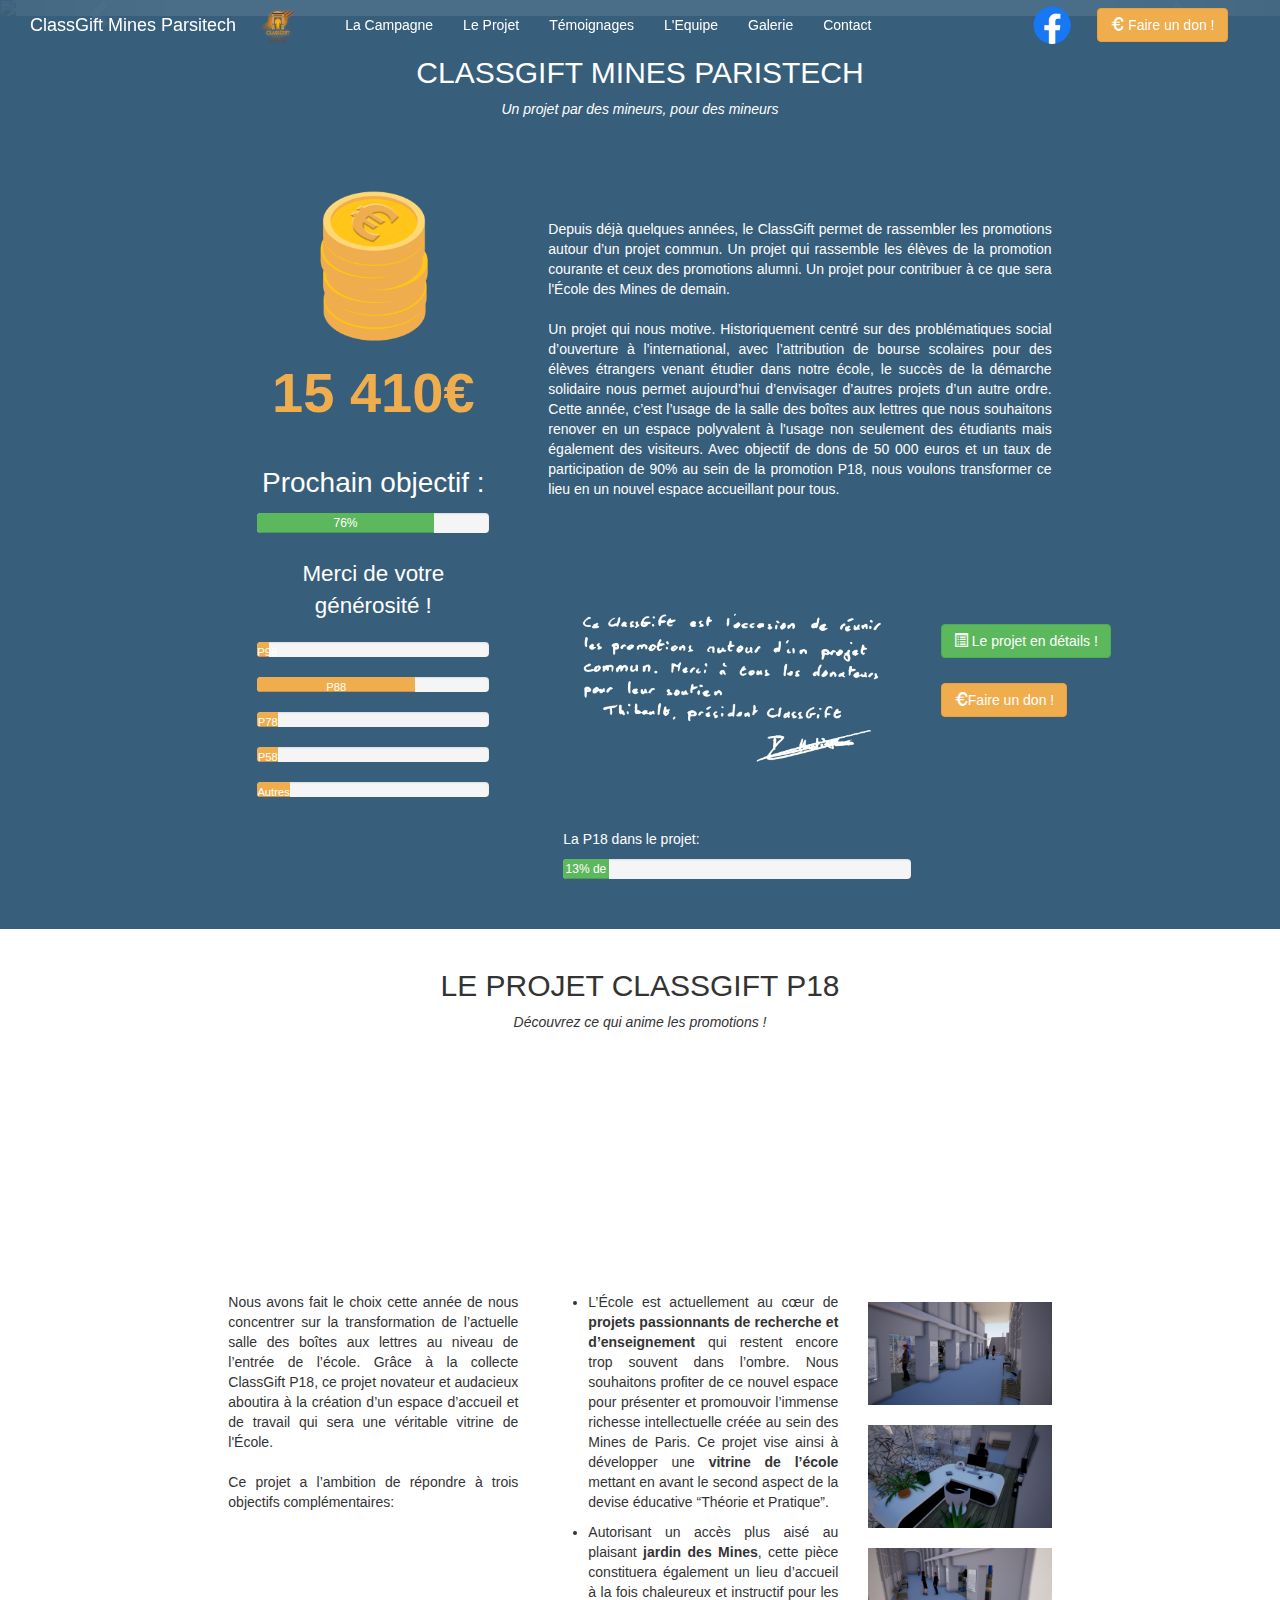
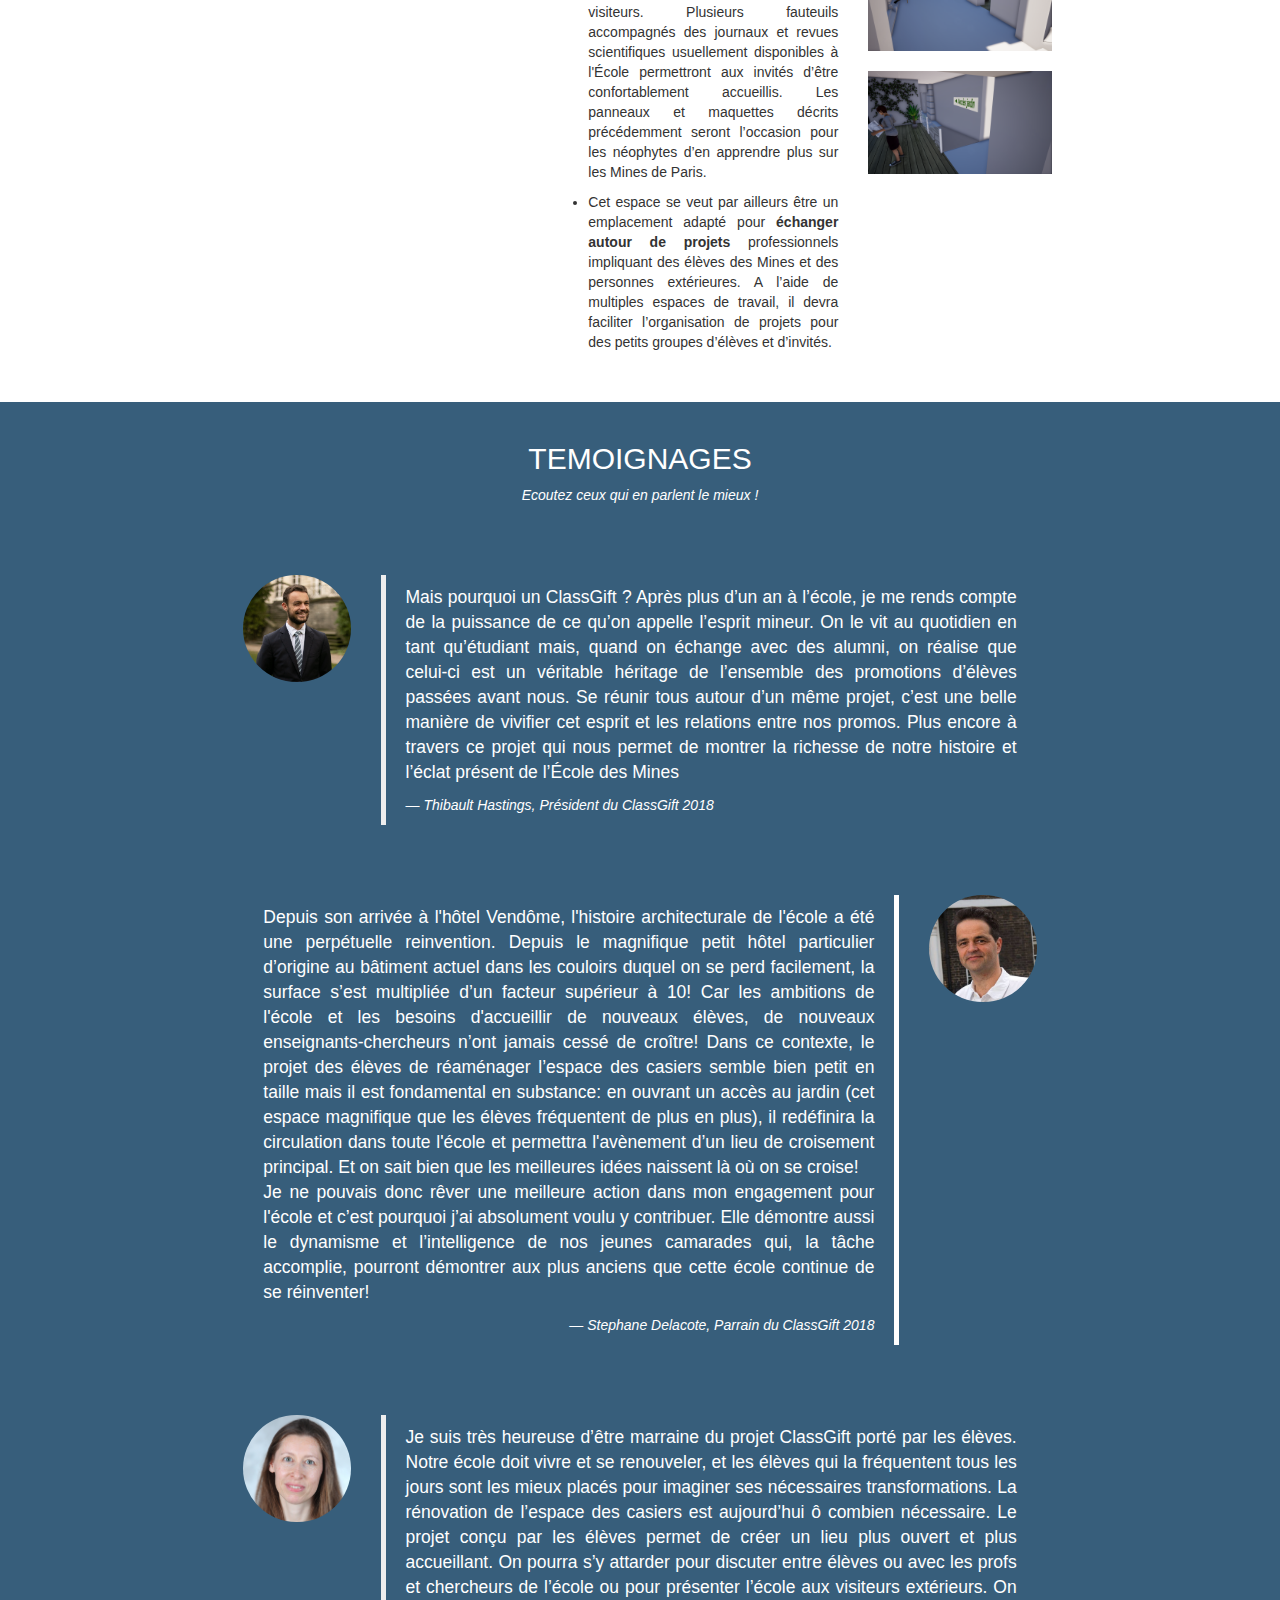
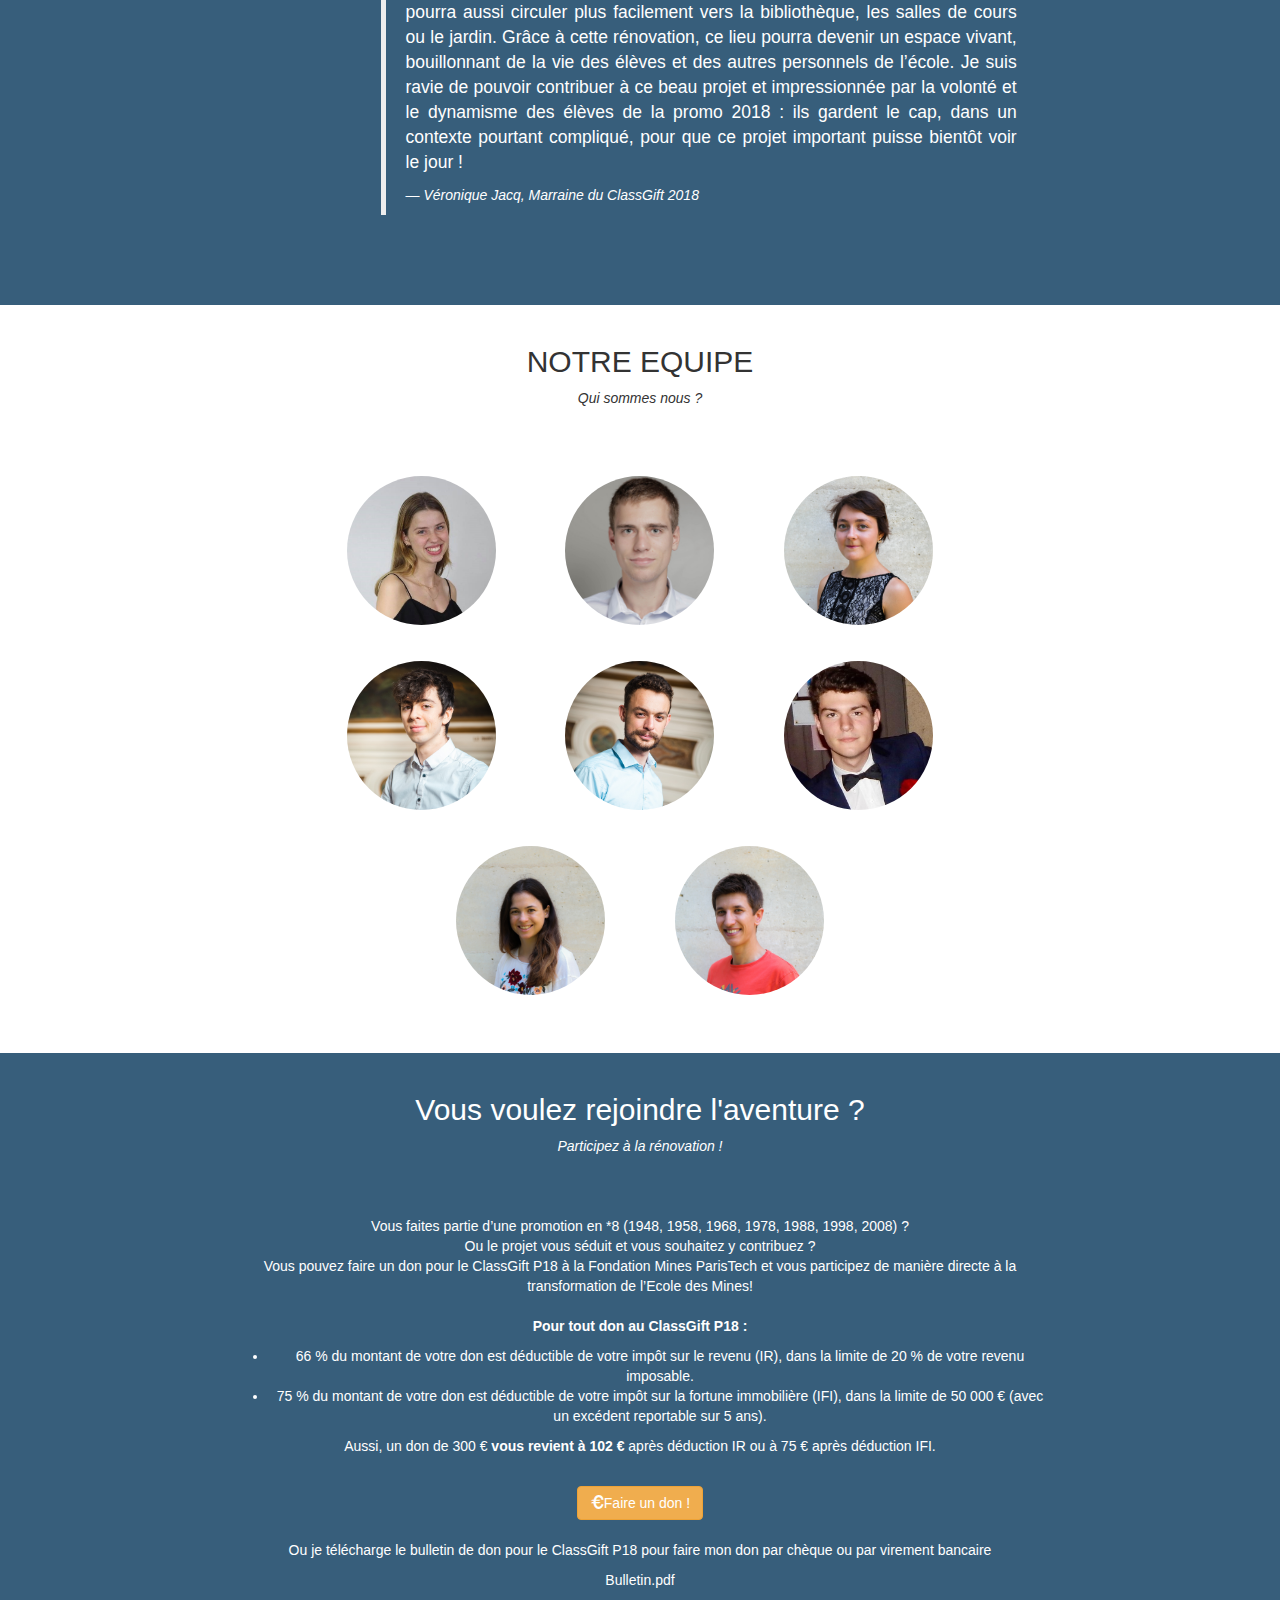
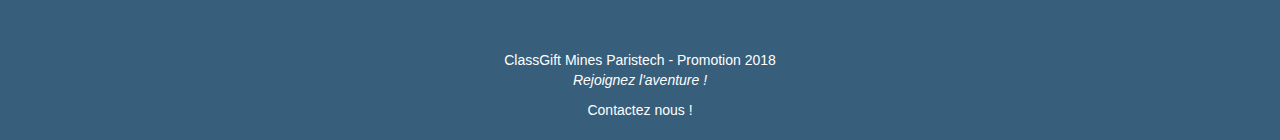
==== index.html @ 2dc11d83 "maj" ====
<!DOCTYPE html>

<html lang="fr">

<head>
    <title>ClassGift ENSMP</title>
    <meta charset="utf-8">
    <meta name="viewport" content="width=device-width, initial-scale=1">

    <link rel="stylesheet" href="https://maxcdn.bootstrapcdn.com/bootstrap/3.4.0/css/bootstrap.min.css">
    <script src="https://ajax.googleapis.com/ajax/libs/jquery/3.4.1/jquery.min.js"></script>
    <script src="https://maxcdn.bootstrapcdn.com/bootstrap/3.4.0/js/bootstrap.min.js"></script>

    <script src="progressbar/circularpb.js"></script>
    <script src="progressbar/progressbar.js"></script>
    <link rel="stylesheet" href="progressbar/circularpb.css">

    <link rel="stylesheet" href="main.css">
    <link rel="stylesheet" href="common.css">
    <link rel="icon" type="image/png" href="media/favicon.png" />
</head>
 
<body>

<nav class="navbar-fixed-top">
    <div class="container-fluid">
        <div class="navbar-header">
                <img src="media/favicon.png">
                <a href="#" class="navbar-brand">  ClassGift Mines Parsitech </a> 
        </div>
        <ul class="nav navbar-nav">
            <li ><a href="#tohome">La Campagne</a></li>
            <li ><a href="#toprojet">Le Projet</a></li>
            <li ><a href="#totemoignages">Témoignages</a></li>
            <li ><a href="#toequipe">L'Equipe</a></li>
            <li ><a href="gallery.html">Galerie</a></li>
            <li ><a href="contact.html">Contact</a></li>
        </ul>
        <a href="https://www.jedonneenligne.org/fondationminesparistech/CLASSGIFT18/" target="_blank"><button class="btn btn-warning navbar-btn navbar-right" ><span class="glyphicon glyphicon-euro" ></span> Faire un don !</button></a>
        <a href="https://www.facebook.com/classgift.ensmp/" target="_blank"><img src="media/facebook/f_logo_RGB-Blue_58.png" id="facebook" class="navbar-right"></a>
    </div>
</nav>



<div class="carousel slide" id="diapo" data-ride="carousel">
    <ol class="carousel-indicators">
        <li data-target="#diapo" data-slide-to="0" class="active"></li>
        <li data-target="#diapo" data-slide-to="1"></li>
        <li data-target="#diapo" data-slide-to="2"></li>
    </ol>

    <div class="carousel-inner">
        <div class="item active" >
            <a href="#tohome">
            <img src="media/carousel/mine.jpg">
            <div class="carousel-caption">
                <h2>ClassGift Mines Paristech</h2>
                <h3>Rejoignez l'aventure !</h3>
            </div>
            </a>
        </div>

        <div class="item">
            <a href="#toprojet">
            <img src="media/carousel/proj.png">
            <div class="carousel-caption">
                <h2>Notre projet</h2>
                <h3>Découvrez l'objectif de la campagne !</h3>
            </div>
            </a>
        </div>

        <div class="item">
            <a href="#totemoignages">
            <img src="media/carousel/membre.jpg">
            <div class="carousel-caption">
                <h2>Témoignages</h2>
                <h3>Ecoutez ceux qui en parlent le mieux !</h3>
            </div>
            </a>
        </div>
    </div>

    <a class="left carousel-control" href="#diapo" data-slide="prev">
        <span class="glyphicon glyphicon-chevron-left"></span>
        <span class="sr-only">Précédent</span>
    </a>
    <a class="right carousel-control" href="#diapo" data-slide="next">
        <span class="glyphicon glyphicon-chevron-right"></span>
        <span class="sr-only">Suivant</span>
    </a>


</div>



<div id="home">
    <a id="tohome" class="anchor"></a>

    <div class="container text-center" style="color:white;">
        <h2>CLASSGIFT MINES PARISTECH</h2> 
        <p><em>Un projet par des mineurs, pour des mineurs</em></p>

    </div>

    <div class="row content">
        <div class="col-sm-2"></div>
        <div class="col-sm-3">
            <div id="somme_collecte">
                <img id="somme_template" src="media/coin pile.png">
                <p><strong>15 410€</strong></p>
            </div>
            <div id="prochain_objectif">
                <p>Prochain objectif :</p>
                <div class="progress">
                    <div class="progress-bar progress-bar-success" role="progressbar" aria-valuenow="0"
                    aria-valuemin="0" aria-valuemax="100" style="width:76%">76%</div>
                </div>
                <p id="promo-text">Merci de votre générosité !</p>
                <div class="progress promo-bar" >
                    <div class="progress-bar progress-bar-warning" role="progressbar" aria-valuenow="0"
                    aria-valuemin="0" aria-valuemax="100" style="width:5%">P98</div>
                </div>
                <div class="progress promo-bar" >
                    <div class="progress-bar progress-bar-warning" role="progressbar" aria-valuenow="0"
                    aria-valuemin="0" aria-valuemax="100" style="width:68%">P88</div>
                </div>
                <div class="progress promo-bar">
                    <div class="progress-bar progress-bar-warning" role="progressbar" aria-valuenow="0"
                    aria-valuemin="0" aria-valuemax="100" style="width:9%">P78</div>
                </div>
                <div class="progress promo-bar">
                    <div class="progress-bar progress-bar-warning" role="progressbar" aria-valuenow="0"
                    aria-valuemin="0" aria-valuemax="100" style="width:9%">P58</div>
                </div>
                <div class="progress promo-bar">
                    <div class="progress-bar progress-bar-warning" role="progressbar" aria-valuenow="0"
                    aria-valuemin="0" aria-valuemax="100" style="width:14%">Autres promotions</div>
                </div>
            </div>
        </div>
        <div class="col-sm-5">
                <div id="description_cg"><p>
                </br></br>
                Depuis déjà quelques années, le ClassGift permet de rassembler les promotions autour d’un projet commun. Un projet qui rassemble les élèves de la promotion courante et ceux des promotions alumni. Un projet pour contribuer à ce que sera l'École des Mines de demain.</br></br> Un projet qui nous motive. Historiquement centré sur des problématiques social d’ouverture à l’international, avec l’attribution de bourse scolaires pour des élèves étrangers venant étudier dans notre école, le succès de la démarche solidaire nous permet aujourd’hui d’envisager d’autres projets d’un autre ordre. Cette année, c’est l’usage de la salle des boîtes aux lettres que nous souhaitons renover en un espace polyvalent à l'usage non seulement des étudiants mais également des visiteurs. Avec objectif de dons de 50 000 euros et un taux de participation de 90% au sein de la promotion P18, nous voulons transformer ce lieu en un nouvel espace accueillant pour tous.
                </br></br></br></br>
                </p></div>

                <div class="row">
                        <div class="col-sm-9"><img id="mdprez" src="media/mdprez_ps.jpg">
                            <p id="promo-percent">La P18 dans le projet:</p>
                            <div class="progress">
                                <div class="progress-bar progress-bar-success" role="progressbar" aria-valuenow="0"
                                aria-valuemin="0" aria-valuemax="100" style="width:13%">13% de la P18 a donné !</div>
                            </div>
                        </div>
                        <div id="clickme" class="col-sm-3">
                            <a href="#toprojet"><button type="button" class="btn btn-success"><span class="glyphicon glyphicon-list-alt"></span> Le projet en détails !</button></a>
                            <a href="https://www.jedonneenligne.org/fondationminesparistech/CLASSGIFT18/" target="_blank"><button type="button" class="btn btn-warning"><span class="glyphicon glyphicon-euro"></span>Faire un don !</button></a>
                        </div>
                        
                </div>



                
        </div>
        
    </div>  
</div>


<div id="projet">
        <a id="toprojet" class="anchor"></a>

        <div class="container text-center" >
            <h2>LE PROJET CLASSGIFT P18</h2> 
            <p><em>Découvrez ce qui anime les promotions !</em></p>
        </div>

        <iframe src="https://www.youtube-nocookie.com/embed/bk76zGwPuGc" frameborder="0" allow="accelerometer; autoplay; encrypted-media; gyroscope; picture-in-picture" allowfullscreen></iframe>


        <div class="row content" controls>
            

            <div class="col-sm-2"></div>
            <div class="col-sm-3">
                <div id="desc_projet">Nous avons fait le choix cette année de nous concentrer sur la transformation de l’actuelle salle des boîtes aux lettres au niveau de l’entrée de l’école. Grâce à la collecte ClassGift P18, ce projet novateur et audacieux aboutira à la création d’un espace d’accueil et de travail qui sera une véritable vitrine de l'École.</br></br>Ce projet a l’ambition de répondre à trois objectifs complémentaires:</div>
                <iframe id="img-main-project" src="https://www.youtube.com/embed/buYqI8ytrZ0" frameborder="0" allow="accelerometer; autoplay; encrypted-media; gyroscope; picture-in-picture" allowfullscreen></iframe>
            </div>
            <div class="col-sm-3" id="objectifs">
                <ul>
                    <li>L’École est actuellement au cœur de <strong>projets passionnants de recherche et d’enseignement</strong> qui restent encore trop souvent dans l’ombre. Nous souhaitons profiter de ce nouvel espace pour présenter et promouvoir l’immense richesse intellectuelle créée au sein des Mines de Paris. Ce projet vise ainsi à développer une <strong>vitrine de l’école</strong> mettant en avant le second aspect de la devise éducative “Théorie et Pratique”.</li>
                    <li>Autorisant un accès plus aisé au plaisant <strong>jardin des Mines</strong>, cette pièce constituera également un lieu d’accueil à la fois chaleureux et instructif pour les visiteurs. Plusieurs fauteuils accompagnés des journaux et revues scientifiques usuellement disponibles à l'École permettront aux invités d’être confortablement accueillis. Les panneaux et maquettes décrits précédemment seront l’occasion pour les néophytes d’en apprendre plus sur les Mines de Paris.</li>
                    <li>Cet espace se veut par ailleurs être un emplacement adapté pour <strong>échanger autour de projets</strong> professionnels impliquant des élèves des Mines et des personnes extérieures. A l’aide de multiples espaces de travail, il devra faciliter l’organisation de projets pour des petits groupes d’élèves et d’invités. </li>
                </ul>

            </div>
            <div class="col-sm-2" id="mini_gallery">
                    <img class="img_projet_gallery" src="media/mini_gallery/mg1.png">
                    <img class="img_projet_gallery" src="media/mini_gallery/mg2.png">
                    <img class="img_projet_gallery" src="media/mini_gallery/mg3.png">
                    <img class="img_projet_gallery" src="media/mini_gallery/mg4.png">
            </div>
        </div>


</div>


</div>

<div id="temoignages">
    <a class="anchor" id="totemoignages"></a>

    <div class="container text-center" style="color:white;" >
        <h2>TEMOIGNAGES</h2> 
        <p><em>Ecoutez ceux qui en parlent le mieux !</em></p>
    </div>


    <div class="row content">
        <div class="col-sm-2"></div>
        <div class="col-sm-8">

            <div class="row">
                <div class="col-sm-2 side-image" ><img class="img-circle" src="media/quote/chef.jpg" style="width:100%"></div>
                <div class="col-sm-10">
                    <blockquote>
                        Mais pourquoi un ClassGift ? Après plus d’un an à l’école, je me rends compte de la puissance de ce qu’on appelle l’esprit mineur. On le vit au quotidien en tant qu’étudiant mais, quand on échange avec des alumni, on réalise que celui-ci est un véritable héritage de l’ensemble des promotions d’élèves passées avant nous. Se réunir tous autour d’un même projet, c’est une belle manière de vivifier cet esprit et les relations entre nos promos. Plus encore à travers ce projet qui nous permet de montrer la richesse de notre histoire et l’éclat présent de l’École des Mines
                        <footer class="blockquote-footer">Thibault Hastings, Président du ClassGift 2018</footer>
                    </blockquote>
                </div>
            </div>

            <div class="row">
                <div class="col-sm-10">
                    <blockquote class="blockquote-right">
                        Depuis son arrivée à l'hôtel Vendôme, l'histoire architecturale de l'école a été une perpétuelle reinvention. Depuis le magnifique petit hôtel particulier d’origine au bâtiment actuel dans les couloirs duquel on se perd facilement, la surface s’est multipliée d’un facteur supérieur à 10! Car les ambitions de l'école et les besoins d'accueillir de nouveaux élèves, de nouveaux enseignants-chercheurs n’ont jamais cessé de croître!
                        Dans ce contexte, le projet des élèves de réaménager l’espace des casiers semble bien petit en taille mais il est fondamental en substance: en ouvrant un accès au jardin (cet espace magnifique que les élèves fréquentent de plus en plus), il redéfinira la circulation dans toute l'école et permettra l'avènement d’un lieu de croisement principal. Et on sait bien que les meilleures idées naissent là où on se croise!</br>

                        Je ne pouvais donc rêver une meilleure action dans mon engagement pour l'école et c’est pourquoi j’ai absolument voulu y contribuer. Elle démontre aussi le dynamisme et l’intelligence de nos jeunes camarades qui, la tâche accomplie, pourront démontrer aux plus anciens que cette école continue de se réinventer!
                        <footer class="blockquote-footer" style="text-align: right;">Stephane Delacote, Parrain du ClassGift 2018</footer>
                    </blockquote>
                </div>
                <div class="col-sm-2 side-image" ><img class="img-circle" src="media/quote/stephane.jpg" style="width: 100%;"></div>
            </div>

            <div class="row">
                <div class="col-sm-2 side-image" ><img class="img-circle" src="media/quote/jacq.JPG" style="width: 100%;"></div>
                <div class="col-sm-10">
                    <blockquote>
                        Je suis très heureuse d’être marraine du projet ClassGift porté par les élèves. 
                        Notre école doit vivre et se renouveler, et les élèves qui la fréquentent tous les jours sont les mieux placés pour imaginer ses nécessaires transformations. 
                        La rénovation de l’espace des casiers est aujourd’hui ô combien nécessaire. Le projet conçu par les élèves permet de créer un lieu plus ouvert et plus accueillant. On pourra s’y attarder pour discuter entre élèves ou avec les profs et chercheurs de l’école ou pour présenter l’école aux visiteurs extérieurs. On pourra aussi circuler plus facilement vers la bibliothèque, les salles de cours ou le jardin. 
                        Grâce à cette rénovation, ce lieu pourra devenir un espace vivant, bouillonnant de la vie des élèves et des autres personnels de l’école.
                        Je suis ravie de pouvoir contribuer à ce beau projet et impressionnée par la volonté et le dynamisme des élèves de la promo 2018 : ils gardent le cap, dans un contexte pourtant compliqué, pour que ce projet important puisse bientôt voir le jour ! 
                        <footer class="blockquote-footer">Véronique Jacq, Marraine du ClassGift 2018</footer>
                    </blockquote>
                </div>
            </div>


        </div>

        <div class="col-sm-2"></div>
    </div>
</div>

<div id="equipe">
    <a class="anchor" id="toequipe"></a>

    <div class="container text-center" >
        <h2>NOTRE EQUIPE</h2> 
        <p><em>Qui sommes nous ?</em></p>
    </div>

    <div class="row content">
        <div class="col-sm-2"></div>
        <div class="col-sm-8">
            <div class="line">
                <a href="#collapse1" data-toggle="collapse"><img src="media/team/agathe.jpg" class="img-circle member"></a> 
                <a href="#collapse1" data-toggle="collapse"><img src="media/team/martin.jpg" class="img-circle member"></a>
                <a href="#collapse1" data-toggle="collapse"><img src="media/team/maud.jpg" class="img-circle member"></a>

                <div id="collapse1" class="collapse">
                    <div class="desc"><p><strong>Agathe Lérondelle</strong></p> <p>Responsable Communication</p></div>
                    <div class="desc"><p><strong>Martin Briand</strong></p> <p>Responsable Evènement</p></div>
                    <div class="desc"><p><strong>Maud Bernat</strong></p> <p>Responsable Campagne Interne</p></div>
                </div>

            </div>

            <div class="line">
                <a href="#collapse2" data-toggle="collapse"><img src="media/team/yann.jpg" class="img-circle member"></a> 
                <a href="#collapse2" data-toggle="collapse"><img src="media/team/thibault.jpg" class="img-circle member"></a>
                <a href="#collapse2" data-toggle="collapse"><img src="media/team/nico.jpg" class="img-circle member"></a>
    
                <div id="collapse2" class="collapse">
                    <div class="desc"><p><strong>Yann Tremembert</strong></p> <p>Graphiste</p></div>
                    <div class="desc"><p><strong>Thibault Hastings</strong></p> <p>Président</p></div>
                    <div class="desc"><p><strong>Nicolas Olivain</strong></p> <p>Webmaster</p></div>
                </div>
            </div>

            <div class="line">
                <a href="#collapse3" data-toggle="collapse"><img src="media/team/char.jpg" class="img-circle member"></a> 
                <a href="#collapse3" data-toggle="collapse"><img src="media/team/julien.jpg" class="img-circle member"></a>
    
                <div id="collapse3" class="collapse">
                    <div class="desc"><p><strong>Charlene de Guitaut</strong></p> <p>Rapporteur</p></div>
                    <div class="desc"><p><strong>Julien Dimascolo</strong></p> <p>Rédacteur</p></div>
                </div>
            </div>
        </div>
        <div class="col-sm-2"></div>
    </div>
</div>

<div id="info">
    <div class="container text-center" >
        <h2>Vous voulez rejoindre l'aventure ?</h2> 
        <p><em>Participez à la rénovation !</em></p>
    </div>
    
    <div class="row content">
        <div class="col-sm-2"></div>
        <div class="col-sm-8">
            <p>
                Vous faites partie d’une promotion en *8 (1948, 1958, 1968, 1978, 1988, 1998, 2008) ?</br> Ou le projet vous séduit et vous souhaitez y contribuez ? </br>
                Vous pouvez faire un don pour le ClassGift P18 à la Fondation Mines ParisTech et vous participez de manière directe à la transformation de l’Ecole des Mines!</br>
                </br><strong>Pour tout don au ClassGift P18 :</strong></br>
                <ul>
                <li>66 % du montant de votre don est déductible de votre impôt sur le revenu (IR), dans la limite de 20 % de votre revenu imposable. </li>
                <li>75 % du montant de votre don est déductible de votre impôt sur la fortune immobilière (IFI), dans la limite de 50 000 € (avec un excédent reportable sur 5 ans). </li>
                </ul>
                Aussi, un don de 300 € <strong>vous revient à 102 €</strong> après déduction IR ou à 75 € après déduction IFI. 
                </br></br>
            </p> 

            <a href="https://www.jedonneenligne.org/fondationminesparistech/CLASSGIFT18/" target="_blank"><button type="button" class="btn btn-warning"><span class="glyphicon glyphicon-euro"></span>Faire un don !</button></a>

            <p></br>Ou je télécharge le bulletin de don pour le ClassGift P18 pour faire mon don par chèque ou par virement bancaire</p>
            <p><a href="media/BulletinClassGiftP18.pdf" style="color:white;">Bulletin.pdf</a></p>
        </div>
       <div class="col-sm-2"></div>
    </div>
</div>




</body>


<footer id="page-footer">
    <div class="container text-center"><p style="color:white;">ClassGift Mines Paristech - Promotion 2018 </br><em>Rejoignez l'aventure !</em></p>
    <a href="contact.html" style="color:white;">Contactez nous !</a> </div>
</footer>


</html>
---- main.css ----
/* MAIN STYLESHEET */

/* 1 Carrousel */

.carrousel-inner img {
    width: 100%;
    margin:auto;
}


/* 2 Presentation générale & avancement de la campgne */

#home{
    background-color: #375e7b;
}

#prochain_objectif {
    padding-top:20px;
    width:80%;
    padding-bottom:0px;
    border-radius: 7px;
    color:white;
    text-align: center;
    font-size:2em;
    margin:auto;
}

#promo-text {
    font-size: 0.80em;
    margin-top:25px;
    margin-bottom:20px;
}

#promo-percent {
    padding-top: 30px;
    color:white;
}

.promo-bar {
    height:15px;
}

.progress-bar-warning {
    font-size: 0.4em;
}


#somme_collecte {
    width:80%;
    padding-bottom:0px;
    border-radius: 7px;
    margin:auto;

}

#somme_template{
    display: block;
    width: 75%;
    margin:auto;
}

#somme_collecte p{
    text-align: center;
    font-size: 4em;
    color:rgb(240,173,78);
}

#montant {
    font-size:3em;
}

#description_cg {
    width: 100%;
    margin-bottom:40px;

}
#description_cg p{
    color:white;
    text-align: justify;
}

#mdprez {
    width:100%;
    height:180px;
    background-color: white;
    margin-bottom:20px;
}

#clickme{
    margin-top:25px;
}

#home .btn{
    margin-bottom:25px;
}

/* 3 Le Projet */

iframe{
    min-width: 350px;
    min-height: 200px;
    max-width: 720px;
    display: block;
    margin:auto;
}

#projet {
    background-color: white;
}   

#desc_projet{
    text-align: justify;
    margin-bottom: 20px;
}

#img_projet_main {
    width:100%;
    margin-bottom:25px;
    border-radius:5px;
}

#objectifs ul li {
    text-align: justify;
    padding-bottom: 10px;
}


.img_projet_gallery {
    margin: 10px 0px;
    width:100%;
}

/* 4 Temoignages */

#temoignages{
    background-color: #375e7b;
}

.side-image{
    margin-top:10px;
}

blockquote {
    color:white;
    margin-top:10px;
    margin-bottom: 60px;
    text-align: justify;
}

.blockquote-footer {
    margin-top:10px;
    color:white;
    font-style: italic;
}

.blockquote-right {
    border-left: 0px;
    border-right: 5px solid white;
}


/* 5 Equipe */

.line {
    width:100%;
    margin-bottom:20px;
    text-align: center;
}

.member {
    display: inline-block;
    margin:0px 25px;
    width: 165px;
}

.desc {
    display: inline-block;
    margin:0px 25px;
    margin-top:10px;
    width:150px;
    height:60px;
    text-align:center;
}

.line a img {
    border: 8px solid transparent;
}

.line a img:hover{
    border-color:rgba(55,94,123,0.4);
}


/* Info */

#info{
    background-color: #375e7b;
    color:white;
    text-align:center;
}
---- common.css ----
/* CSS commun à toutes les pages */

/* Propriétés génrales */

.content {
    padding-top: 30px;
    padding-bottom: 30px;
}

.anchor {
    display: block;
    position: relative;
    top: -50px;
    visibility:hidden;
}

.row {
    margin:auto;
}

.container {
    padding: 20px 120px;
}

#page-footer {
    background-color: #375e7b;
    height:110px;
}

/* Navbar */

nav {
    margin: 0px;
    padding: 0px;
    background-color: rgba(55,94,123,0.9);
}

.navbar-header a {
    color:white;
}

.navbar-header img {
    height:50px;
    margin-right:25px;
}

.nav li a {
    color:white;
}

.nav li a:hover{
    background-color: #294b65;
    border-radius: 7px;
}

.navbar-right{
    margin-right:3%;
}

#facebook {
    margin-right: 2%; 
    width:40px; 
    padding-top:5px;
}

/* responsive */

@media only screen and (max-width:800px){
    .navbar-fixed-top {
        display:none;
    }
}
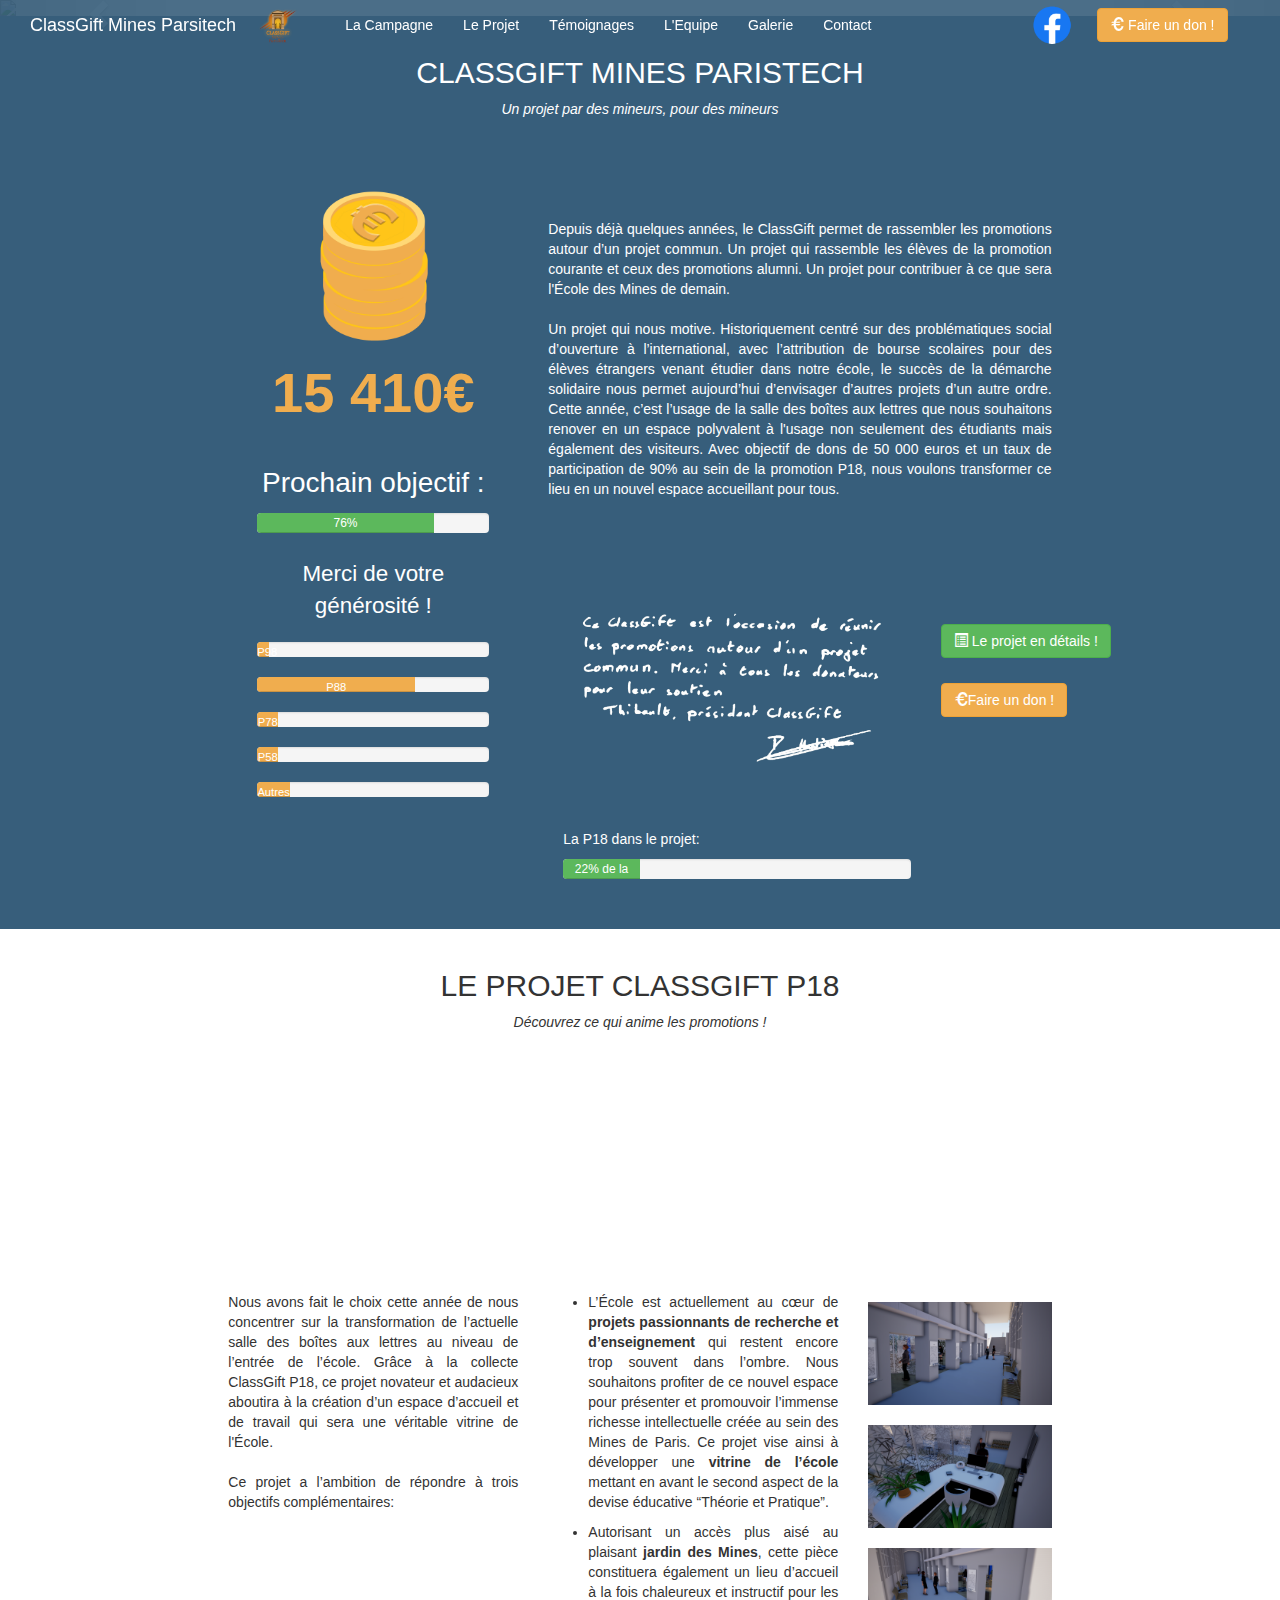
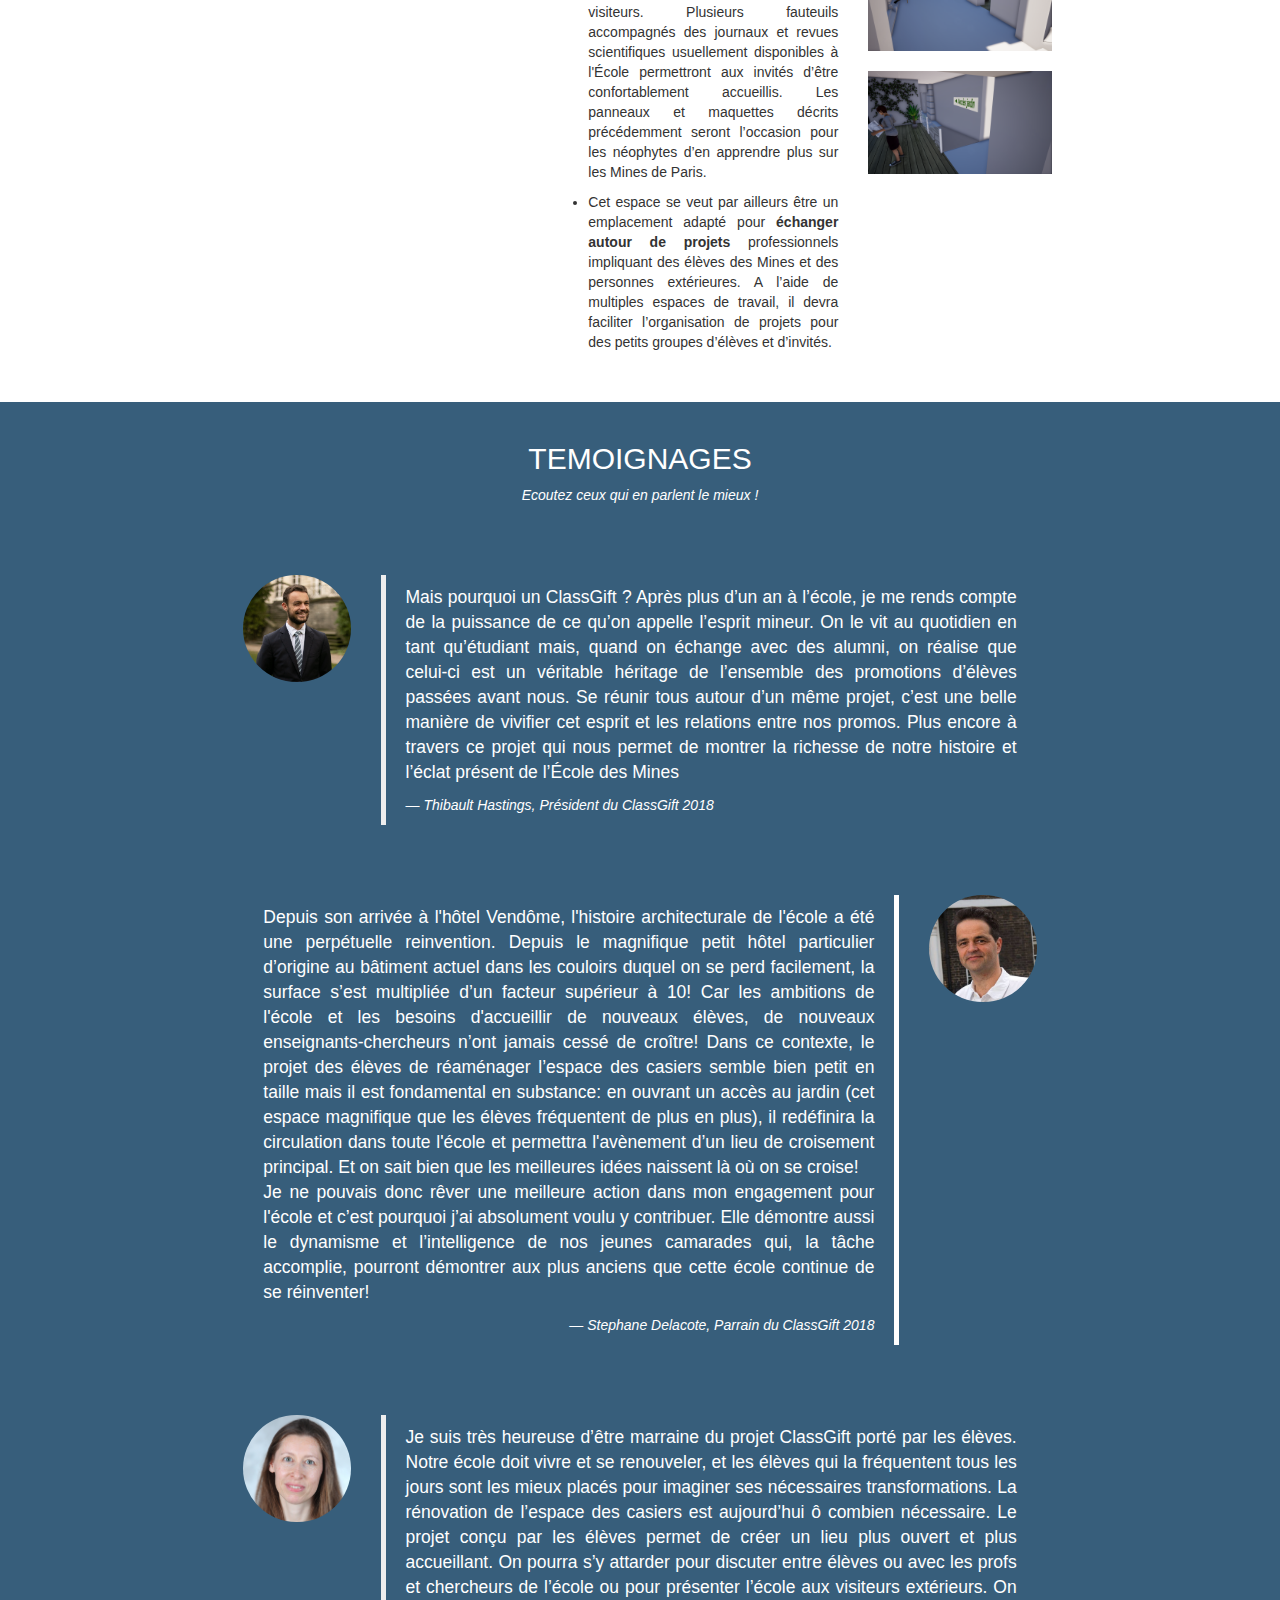
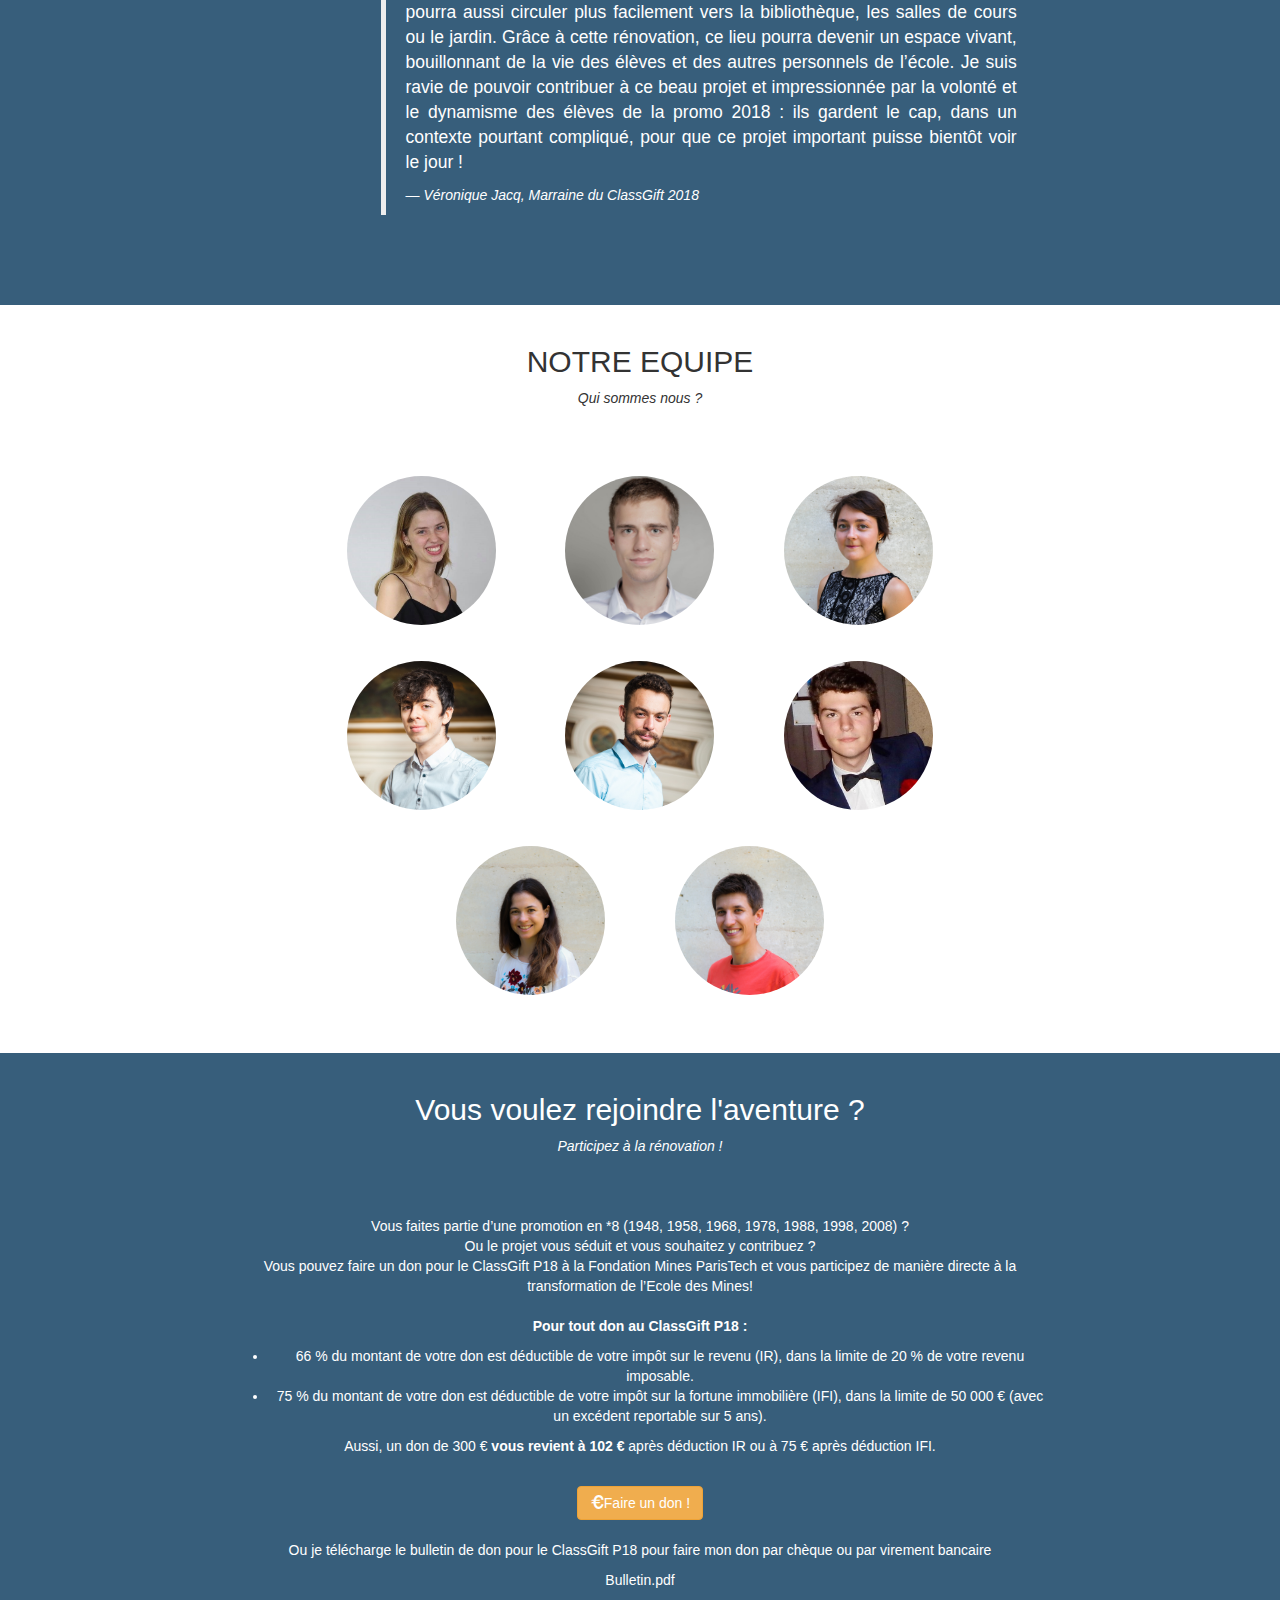
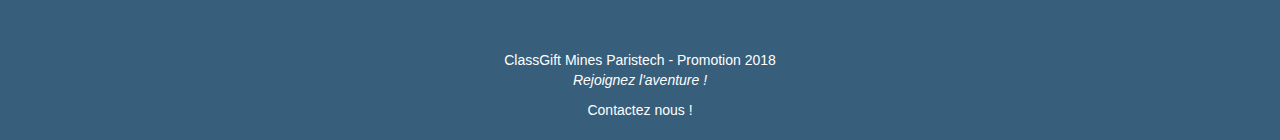
==== commit 40eacc7f: "maj" ====
--- a/index.html
+++ b/index.html
@@ -153,7 +153,7 @@
                             <p id="promo-percent">La P18 dans le projet:</p>
                             <div class="progress">
                                 <div class="progress-bar progress-bar-success" role="progressbar" aria-valuenow="0"
-                                aria-valuemin="0" aria-valuemax="100" style="width:13%">13% de la P18 a donné !</div>
+                                aria-valuemin="0" aria-valuemax="100" style="width:22%">22% de la P18 a donné !</div>
                             </div>
                         </div>
                         <div id="clickme" class="col-sm-3">
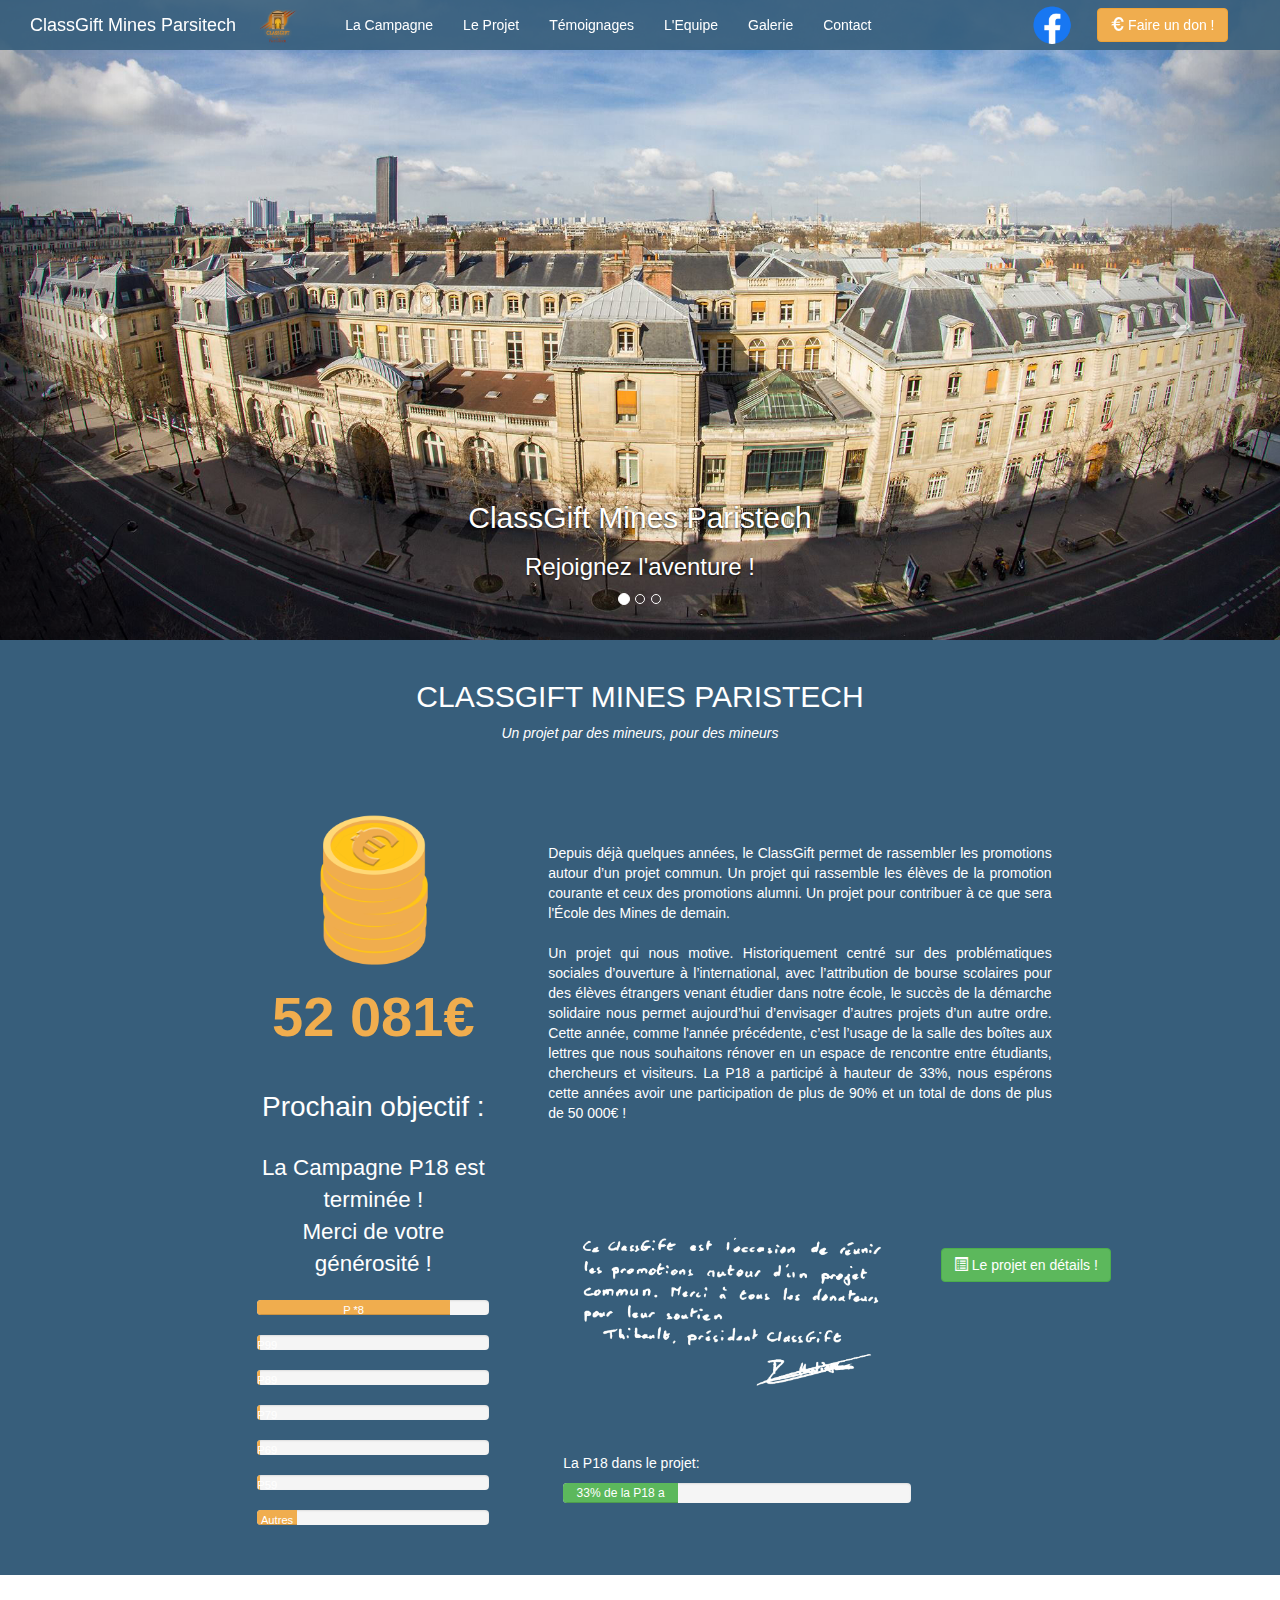
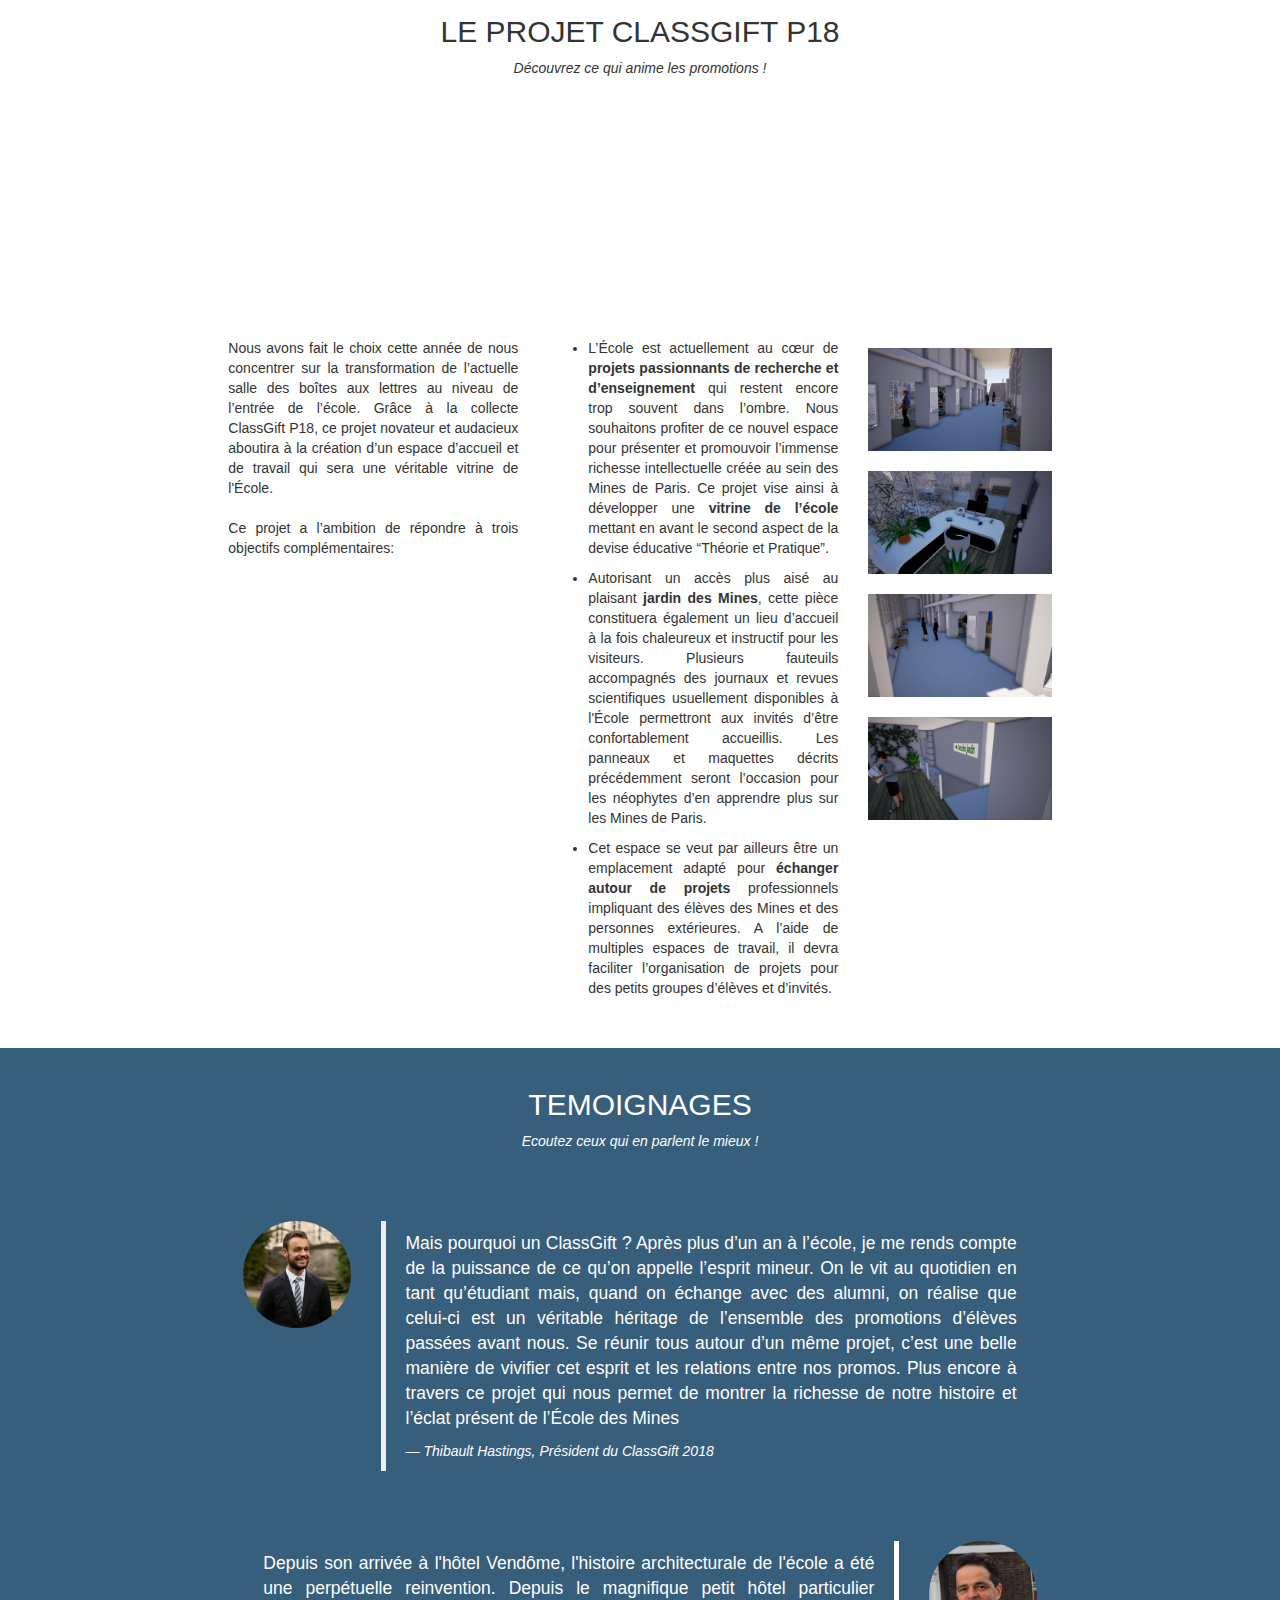
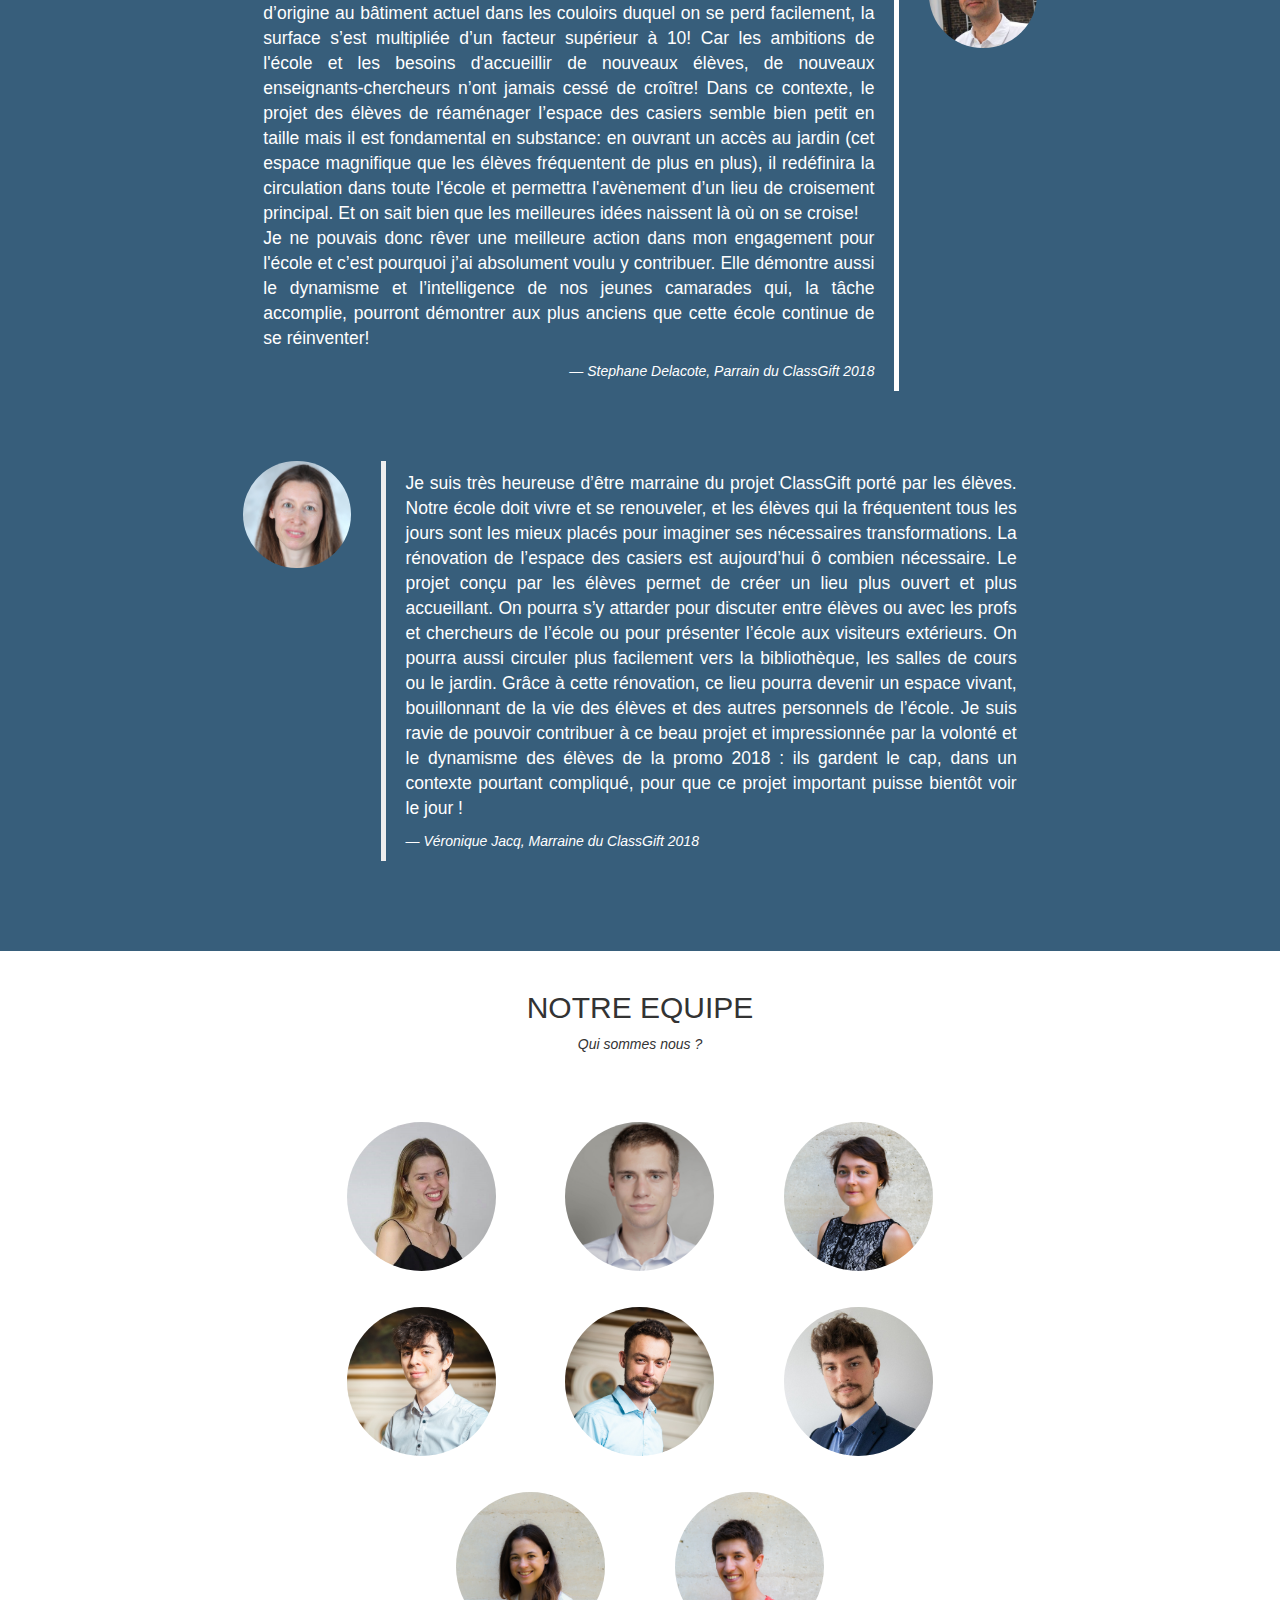
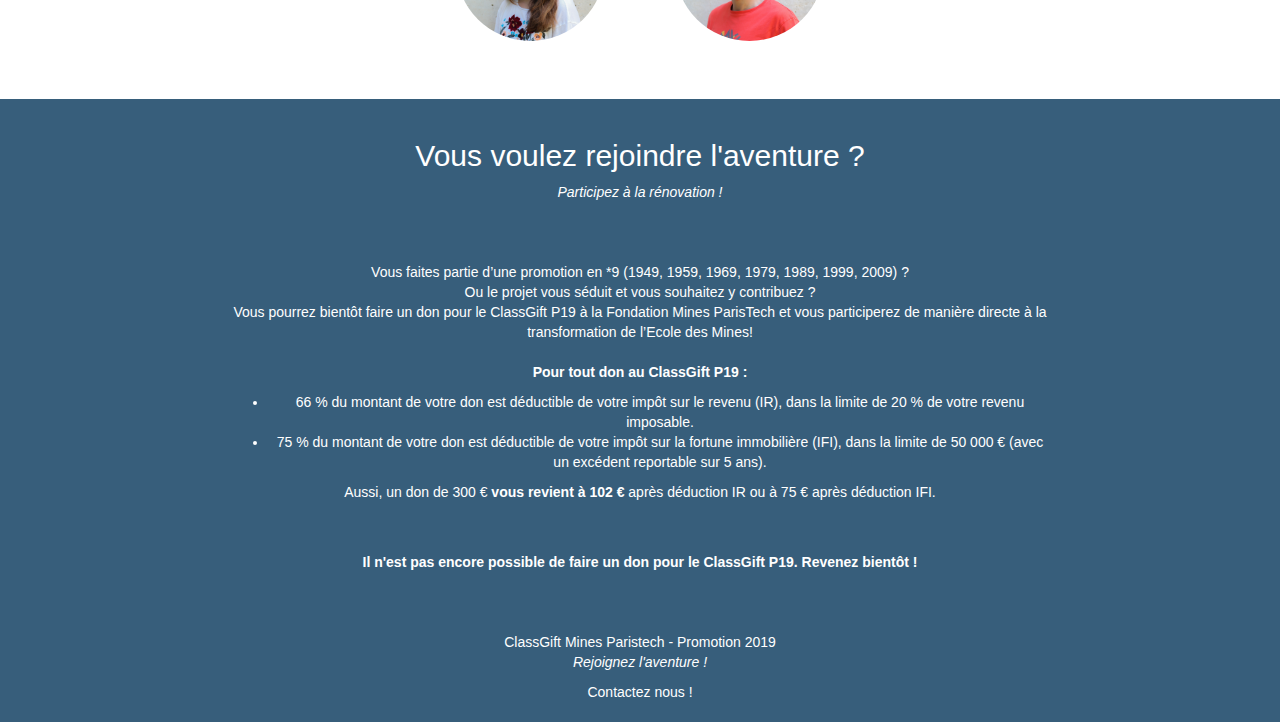
==== commit 68b22ce4: "mise a jour git" ====
--- a/index.html
+++ b/index.html
@@ -110,41 +110,59 @@
         <div class="col-sm-3">
             <div id="somme_collecte">
                 <img id="somme_template" src="media/coin pile.png">
-                <p><strong>15 410€</strong></p>
+                <p><strong>52 081€</strong></p>
             </div>
             <div id="prochain_objectif">
                 <p>Prochain objectif :</p>
-                <div class="progress">
-                    <div class="progress-bar progress-bar-success" role="progressbar" aria-valuenow="0"
-                    aria-valuemin="0" aria-valuemax="100" style="width:76%">76%</div>
-                </div>
-                <p id="promo-text">Merci de votre générosité !</p>
+                
+                <p id="promo-text">La Campagne P18 est terminée ! </br>Merci de votre générosité !</p>
                 <div class="progress promo-bar" >
                     <div class="progress-bar progress-bar-warning" role="progressbar" aria-valuenow="0"
-                    aria-valuemin="0" aria-valuemax="100" style="width:5%">P98</div>
+                    aria-valuemin="0" aria-valuemax="100" style="width:83%">P *8</div>
                 </div>
                 <div class="progress promo-bar" >
                     <div class="progress-bar progress-bar-warning" role="progressbar" aria-valuenow="0"
-                    aria-valuemin="0" aria-valuemax="100" style="width:68%">P88</div>
+                    aria-valuemin="0" aria-valuemax="100" style="width:1%">P99</div>
+                </div>
+                <div class="progress promo-bar" >
+                    <div class="progress-bar progress-bar-warning" role="progressbar" aria-valuenow="0"
+                    aria-valuemin="0" aria-valuemax="100" style="width:1%">P89</div>
                 </div>
                 <div class="progress promo-bar">
                     <div class="progress-bar progress-bar-warning" role="progressbar" aria-valuenow="0"
-                    aria-valuemin="0" aria-valuemax="100" style="width:9%">P78</div>
+                    aria-valuemin="0" aria-valuemax="100" style="width:1%">P79</div>
                 </div>
                 <div class="progress promo-bar">
                     <div class="progress-bar progress-bar-warning" role="progressbar" aria-valuenow="0"
-                    aria-valuemin="0" aria-valuemax="100" style="width:9%">P58</div>
+                    aria-valuemin="0" aria-valuemax="100" style="width:1%">P69</div>
                 </div>
                 <div class="progress promo-bar">
                     <div class="progress-bar progress-bar-warning" role="progressbar" aria-valuenow="0"
-                    aria-valuemin="0" aria-valuemax="100" style="width:14%">Autres promotions</div>
+                    aria-valuemin="0" aria-valuemax="100" style="width:1%">P59</div>
+                </div>
+                <div class="progress promo-bar">
+                    <div class="progress-bar progress-bar-warning" role="progressbar" aria-valuenow="0"
+                    aria-valuemin="0" aria-valuemax="100" style="width:17%">Autres promotions</div>
                 </div>
             </div>
         </div>
         <div class="col-sm-5">
                 <div id="description_cg"><p>
                 </br></br>
-                Depuis déjà quelques années, le ClassGift permet de rassembler les promotions autour d’un projet commun. Un projet qui rassemble les élèves de la promotion courante et ceux des promotions alumni. Un projet pour contribuer à ce que sera l'École des Mines de demain.</br></br> Un projet qui nous motive. Historiquement centré sur des problématiques social d’ouverture à l’international, avec l’attribution de bourse scolaires pour des élèves étrangers venant étudier dans notre école, le succès de la démarche solidaire nous permet aujourd’hui d’envisager d’autres projets d’un autre ordre. Cette année, c’est l’usage de la salle des boîtes aux lettres que nous souhaitons renover en un espace polyvalent à l'usage non seulement des étudiants mais également des visiteurs. Avec objectif de dons de 50 000 euros et un taux de participation de 90% au sein de la promotion P18, nous voulons transformer ce lieu en un nouvel espace accueillant pour tous.
+                Depuis déjà quelques années, le ClassGift permet de rassembler les promotions 
+                autour d’un projet commun. Un projet qui rassemble les élèves de la promotion 
+                courante et ceux des promotions alumni. Un projet pour contribuer à ce que sera 
+                l'École des Mines de demain.
+                </br></br> 
+                
+                Un projet qui nous motive. Historiquement centré sur des problématiques sociales 
+                d’ouverture à l’international, avec l’attribution de bourse scolaires pour 
+                des élèves étrangers venant étudier dans notre école, le succès de la démarche 
+                solidaire nous permet aujourd’hui d’envisager d’autres projets d’un autre ordre. 
+                Cette année, comme l'année précédente, c’est l’usage de la salle des 
+                boîtes aux lettres que nous souhaitons rénover en un espace 
+                de rencontre entre étudiants, chercheurs et visiteurs. La P18 a participé à hauteur de 33%, 
+                nous espérons cette années avoir une participation de plus de 90% et un total de dons de plus de 50 000€ !
                 </br></br></br></br>
                 </p></div>
 
@@ -153,12 +171,12 @@
                             <p id="promo-percent">La P18 dans le projet:</p>
                             <div class="progress">
                                 <div class="progress-bar progress-bar-success" role="progressbar" aria-valuenow="0"
-                                aria-valuemin="0" aria-valuemax="100" style="width:22%">22% de la P18 a donné !</div>
+                                aria-valuemin="0" aria-valuemax="100" style="width:33%">33% de la P18 a donné !</div>
                             </div>
                         </div>
                         <div id="clickme" class="col-sm-3">
                             <a href="#toprojet"><button type="button" class="btn btn-success"><span class="glyphicon glyphicon-list-alt"></span> Le projet en détails !</button></a>
-                            <a href="https://www.jedonneenligne.org/fondationminesparistech/CLASSGIFT18/" target="_blank"><button type="button" class="btn btn-warning"><span class="glyphicon glyphicon-euro"></span>Faire un don !</button></a>
+                            <!-- <a href="https://www.jedonneenligne.org/fondationminesparistech/CLASSGIFT18/" target="_blank"><button type="button" class="btn btn-warning"><span class="glyphicon glyphicon-euro"></span>Faire un don !</button></a> -->
                         </div>
                         
                 </div>
@@ -330,9 +348,9 @@
         <div class="col-sm-2"></div>
         <div class="col-sm-8">
             <p>
-                Vous faites partie d’une promotion en *8 (1948, 1958, 1968, 1978, 1988, 1998, 2008) ?</br> Ou le projet vous séduit et vous souhaitez y contribuez ? </br>
-                Vous pouvez faire un don pour le ClassGift P18 à la Fondation Mines ParisTech et vous participez de manière directe à la transformation de l’Ecole des Mines!</br>
-                </br><strong>Pour tout don au ClassGift P18 :</strong></br>
+                Vous faites partie d’une promotion en *9 (1949, 1959, 1969, 1979, 1989, 1999, 2009) ?</br> Ou le projet vous séduit et vous souhaitez y contribuez ? </br>
+                Vous pourrez bientôt faire un don pour le ClassGift P19 à la Fondation Mines ParisTech et vous participerez de manière directe à la transformation de l’Ecole des Mines!</br>
+                </br><strong>Pour tout don au ClassGift P19 :</strong></br>
                 <ul>
                 <li>66 % du montant de votre don est déductible de votre impôt sur le revenu (IR), dans la limite de 20 % de votre revenu imposable. </li>
                 <li>75 % du montant de votre don est déductible de votre impôt sur la fortune immobilière (IFI), dans la limite de 50 000 € (avec un excédent reportable sur 5 ans). </li>
@@ -340,11 +358,12 @@
                 Aussi, un don de 300 € <strong>vous revient à 102 €</strong> après déduction IR ou à 75 € après déduction IFI. 
                 </br></br>
             </p> 
-
-            <a href="https://www.jedonneenligne.org/fondationminesparistech/CLASSGIFT18/" target="_blank"><button type="button" class="btn btn-warning"><span class="glyphicon glyphicon-euro"></span>Faire un don !</button></a>
+            <p><br><strong> Il n'est pas encore possible de faire un don pour le ClassGift P19. Revenez bientôt ! </strong></p>
+
+            <!-- <a href="https://www.jedonneenligne.org/fondationminesparistech/CLASSGIFT18/" target="_blank"><button type="button" class="btn btn-warning"><span class="glyphicon glyphicon-euro"></span>Faire un don !</button></a>
 
             <p></br>Ou je télécharge le bulletin de don pour le ClassGift P18 pour faire mon don par chèque ou par virement bancaire</p>
-            <p><a href="media/BulletinClassGiftP18.pdf" style="color:white;">Bulletin.pdf</a></p>
+            <p><a href="media/BulletinClassGiftP18.pdf" style="color:white;">Bulletin.pdf</a></p> -->
         </div>
        <div class="col-sm-2"></div>
     </div>
@@ -357,9 +376,7 @@
 
 
 <footer id="page-footer">
-    <div class="container text-center"><p style="color:white;">ClassGift Mines Paristech - Promotion 2018 </br><em>Rejoignez l'aventure !</em></p>
+    <div class="container text-center"><p style="color:white;">ClassGift Mines Paristech - Promotion 2019 </br><em>Rejoignez l'aventure !</em></p>
     <a href="contact.html" style="color:white;">Contactez nous !</a> </div>
 </footer>
-
-
 </html>
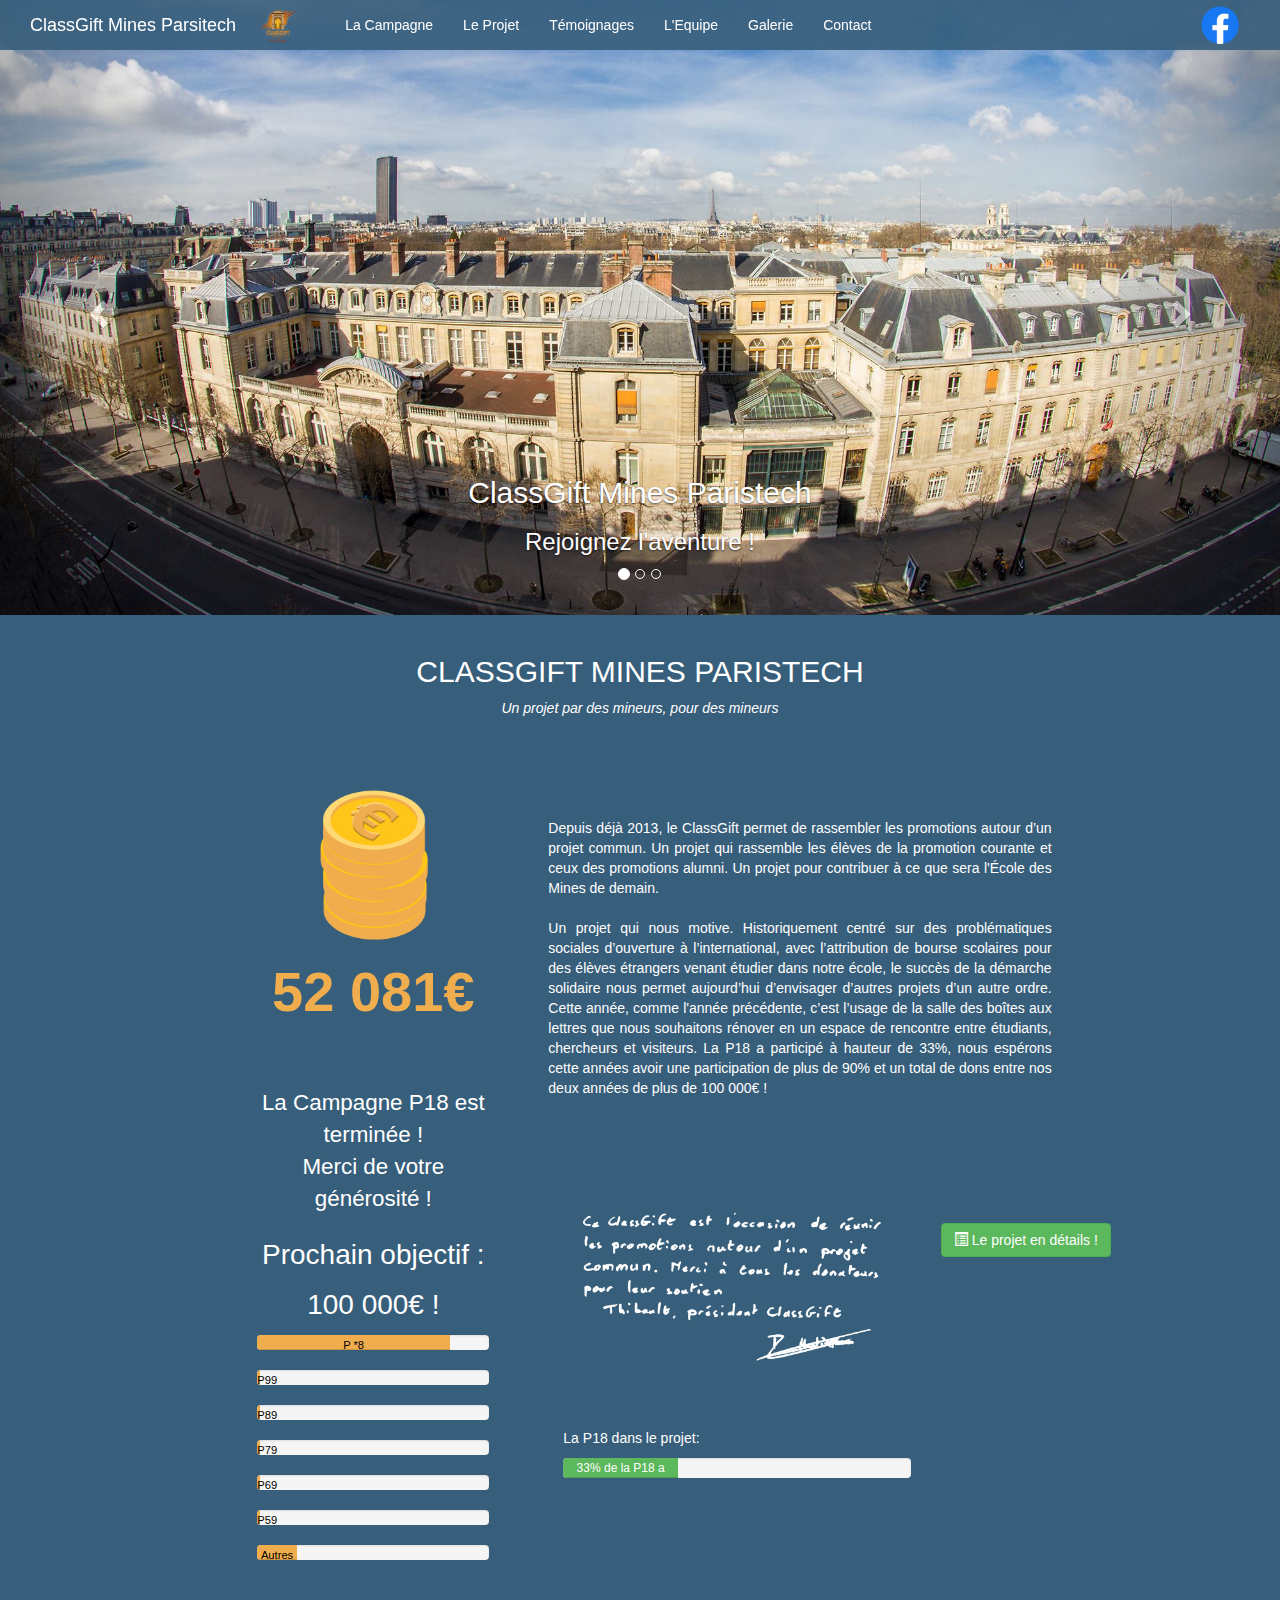
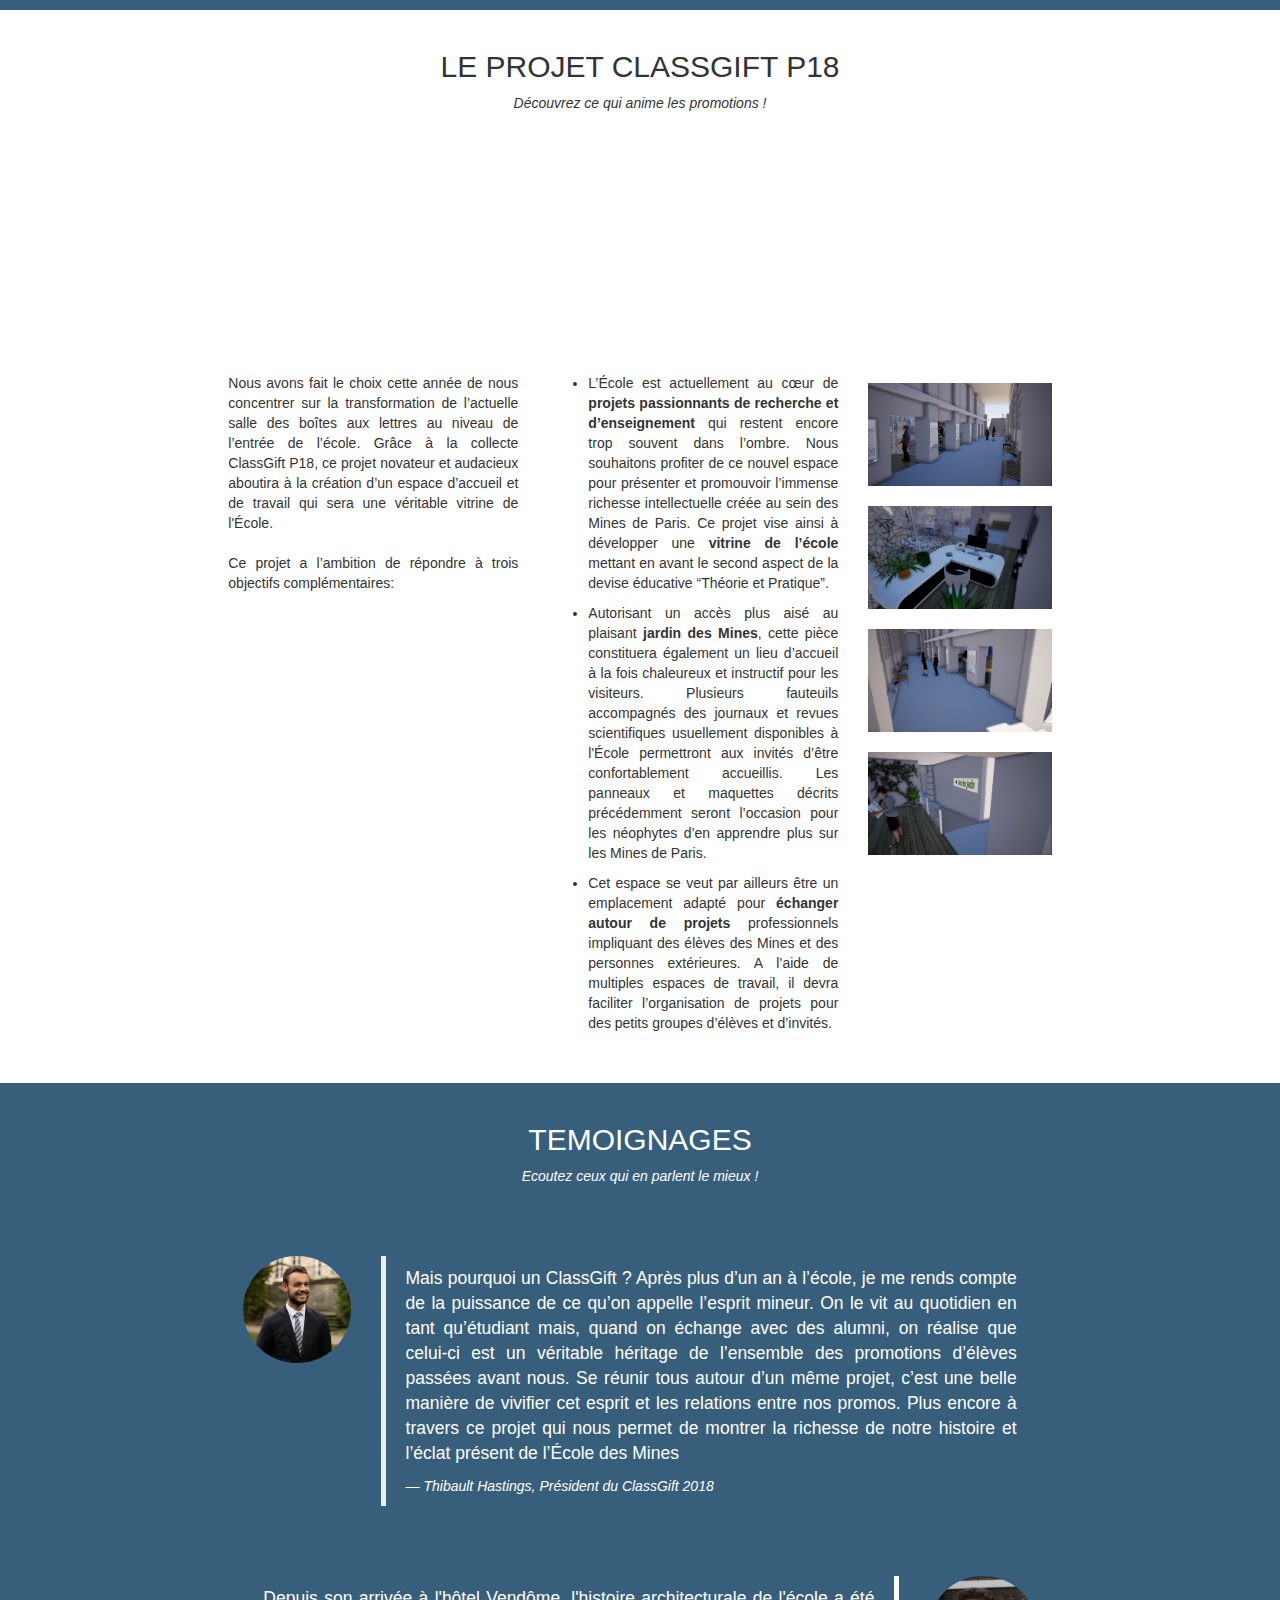
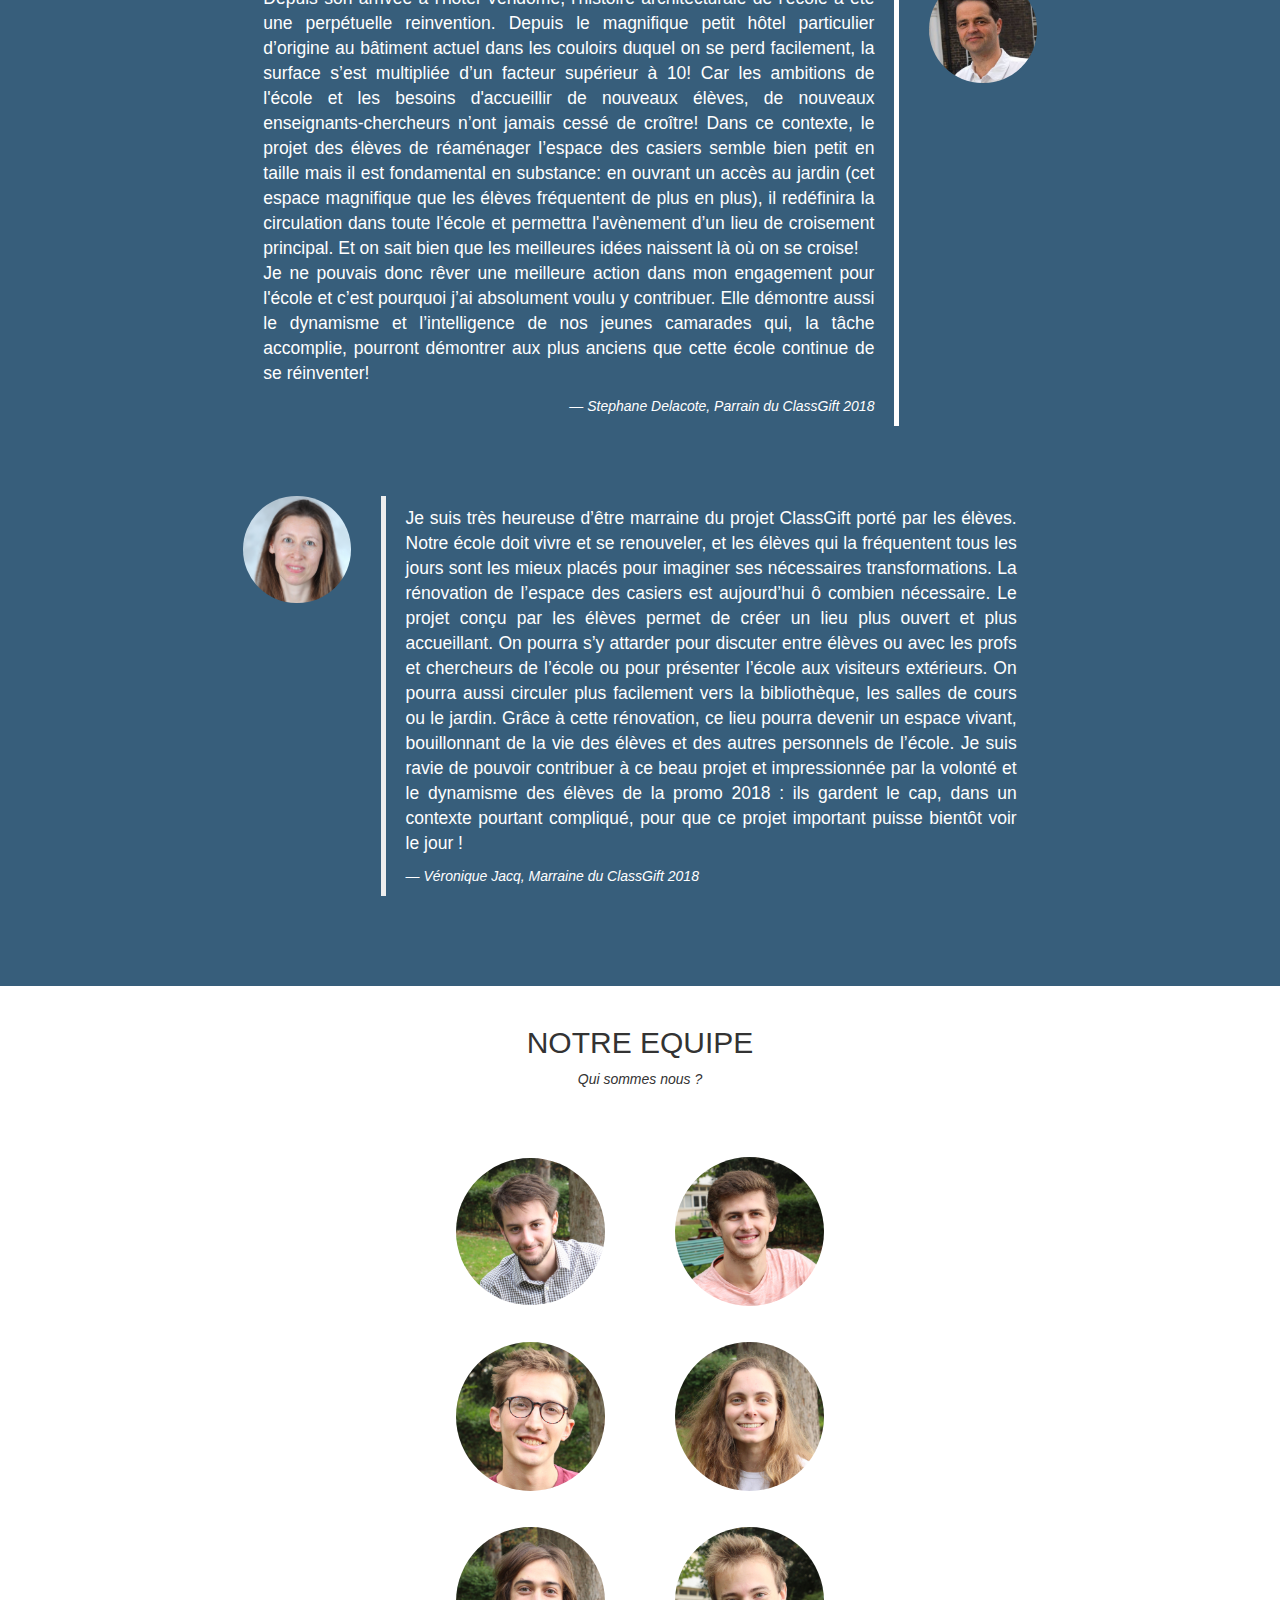
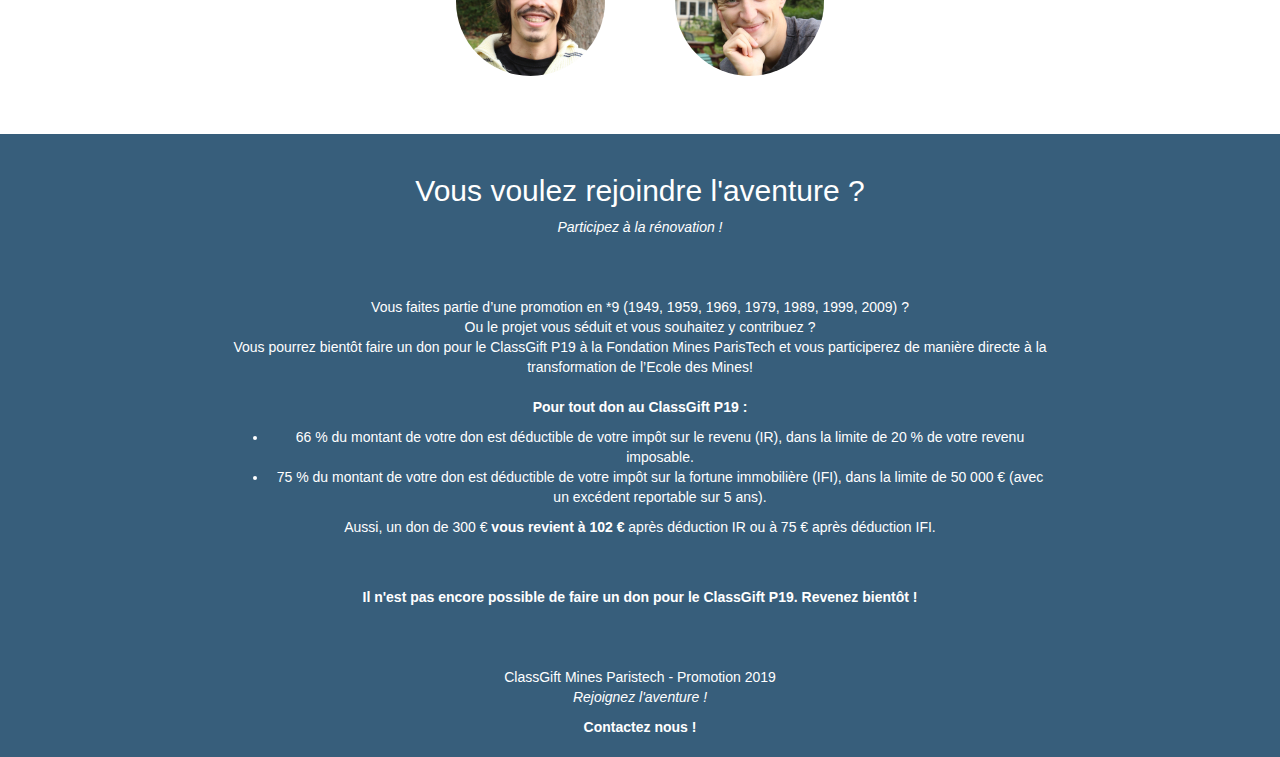
==== commit ea93f01a: "Update p 19" ====
--- a/index.html
+++ b/index.html
@@ -36,7 +36,7 @@
             <li ><a href="gallery.html">Galerie</a></li>
             <li ><a href="contact.html">Contact</a></li>
         </ul>
-        <a href="https://www.jedonneenligne.org/fondationminesparistech/CLASSGIFT18/" target="_blank"><button class="btn btn-warning navbar-btn navbar-right" ><span class="glyphicon glyphicon-euro" ></span> Faire un don !</button></a>
+        <!-- <a href="https://www.jedonneenligne.org/fondationminesparistech/CLASSGIFT18/" target="_blank"><button class="btn btn-warning navbar-btn navbar-right" ><span class="glyphicon glyphicon-euro" ></span> Faire un don !</button></a> -->
         <a href="https://www.facebook.com/classgift.ensmp/" target="_blank"><img src="media/facebook/f_logo_RGB-Blue_58.png" id="facebook" class="navbar-right"></a>
     </div>
 </nav>
@@ -73,7 +73,7 @@
 
         <div class="item">
             <a href="#totemoignages">
-            <img src="media/carousel/membre.jpg">
+            <img src="media/carousel/membres.JPG">
             <div class="carousel-caption">
                 <h2>Témoignages</h2>
                 <h3>Ecoutez ceux qui en parlent le mieux !</h3>
@@ -112,10 +112,13 @@
                 <img id="somme_template" src="media/coin pile.png">
                 <p><strong>52 081€</strong></p>
             </div>
+
             <div id="prochain_objectif">
-                <p>Prochain objectif :</p>
                 
                 <p id="promo-text">La Campagne P18 est terminée ! </br>Merci de votre générosité !</p>
+                <p>Prochain objectif :</p>
+                <p>100 000€ !</p>
+
                 <div class="progress promo-bar" >
                     <div class="progress-bar progress-bar-warning" role="progressbar" aria-valuenow="0"
                     aria-valuemin="0" aria-valuemax="100" style="width:83%">P *8</div>
@@ -149,7 +152,7 @@
         <div class="col-sm-5">
                 <div id="description_cg"><p>
                 </br></br>
-                Depuis déjà quelques années, le ClassGift permet de rassembler les promotions 
+                Depuis déjà 2013, le ClassGift permet de rassembler les promotions 
                 autour d’un projet commun. Un projet qui rassemble les élèves de la promotion 
                 courante et ceux des promotions alumni. Un projet pour contribuer à ce que sera 
                 l'École des Mines de demain.
@@ -162,7 +165,7 @@
                 Cette année, comme l'année précédente, c’est l’usage de la salle des 
                 boîtes aux lettres que nous souhaitons rénover en un espace 
                 de rencontre entre étudiants, chercheurs et visiteurs. La P18 a participé à hauteur de 33%, 
-                nous espérons cette années avoir une participation de plus de 90% et un total de dons de plus de 50 000€ !
+                nous espérons cette années avoir une participation de plus de 90% et un total de dons entre nos deux années de plus de 100 000€ !
                 </br></br></br></br>
                 </p></div>
 
@@ -300,37 +303,35 @@
         <div class="col-sm-2"></div>
         <div class="col-sm-8">
             <div class="line">
-                <a href="#collapse1" data-toggle="collapse"><img src="media/team/agathe.jpg" class="img-circle member"></a> 
-                <a href="#collapse1" data-toggle="collapse"><img src="media/team/martin.jpg" class="img-circle member"></a>
-                <a href="#collapse1" data-toggle="collapse"><img src="media/team/maud.jpg" class="img-circle member"></a>
+                <a href="#collapse1" data-toggle="collapse"><img src="media/team/19favre.jpg" class="img-circle member"></a> 
+                <a href="#collapse1" data-toggle="collapse"><img src="media/team/19moeneclaey.jpg" class="img-circle member"></a>
 
                 <div id="collapse1" class="collapse">
-                    <div class="desc"><p><strong>Agathe Lérondelle</strong></p> <p>Responsable Communication</p></div>
-                    <div class="desc"><p><strong>Martin Briand</strong></p> <p>Responsable Evènement</p></div>
-                    <div class="desc"><p><strong>Maud Bernat</strong></p> <p>Responsable Campagne Interne</p></div>
+                    <div class="desc"><p><strong>Ambroise Favre</strong></p> <p>Responsable Communication</p></div>
+                    <div class="desc"><p><strong>Léopold Moeneclaey</strong></p> <p>Responsable Evènement</p></div>
                 </div>
 
             </div>
 
             <div class="line">
-                <a href="#collapse2" data-toggle="collapse"><img src="media/team/yann.jpg" class="img-circle member"></a> 
-                <a href="#collapse2" data-toggle="collapse"><img src="media/team/thibault.jpg" class="img-circle member"></a>
-                <a href="#collapse2" data-toggle="collapse"><img src="media/team/nico.jpg" class="img-circle member"></a>
+                <a href="#collapse2" data-toggle="collapse"><img src="media/team/19plessix.jpg" class="img-circle member"></a> 
+                
+                <a href="#collapse2" data-toggle="collapse"><img src="media/team/19charlotte.jpg" class="img-circle member"></a>
     
                 <div id="collapse2" class="collapse">
-                    <div class="desc"><p><strong>Yann Tremembert</strong></p> <p>Graphiste</p></div>
-                    <div class="desc"><p><strong>Thibault Hastings</strong></p> <p>Président</p></div>
-                    <div class="desc"><p><strong>Nicolas Olivain</strong></p> <p>Webmaster</p></div>
+                    <div class="desc"><p><strong>Pierre-Adrien Plessix</strong></p> <p>Co-président</p></div>
+                    
+                    <div class="desc"><p><strong>Charlotte De Mailly Nesle</strong></p> <p>Co-présidente</p></div>
                 </div>
             </div>
 
             <div class="line">
-                <a href="#collapse3" data-toggle="collapse"><img src="media/team/char.jpg" class="img-circle member"></a> 
-                <a href="#collapse3" data-toggle="collapse"><img src="media/team/julien.jpg" class="img-circle member"></a>
+                <a href="#collapse3" data-toggle="collapse"><img src="media/team/19ferriere.jpg" class="img-circle member"></a> 
+                <a href="#collapse3" data-toggle="collapse"><img src="media/team/19goux.jpg" class="img-circle member"></a>
     
                 <div id="collapse3" class="collapse">
-                    <div class="desc"><p><strong>Charlene de Guitaut</strong></p> <p>Rapporteur</p></div>
-                    <div class="desc"><p><strong>Julien Dimascolo</strong></p> <p>Rédacteur</p></div>
+                    <div class="desc"><p><strong>Arsène Ferrière</strong></p> <p>Webmaster</p></div>
+                    <div class="desc"><p><strong>Hadrien Goux</strong></p> <p>Rédacteur</p></div>
                 </div>
             </div>
         </div>
@@ -377,6 +378,6 @@
 
 <footer id="page-footer">
     <div class="container text-center"><p style="color:white;">ClassGift Mines Paristech - Promotion 2019 </br><em>Rejoignez l'aventure !</em></p>
-    <a href="contact.html" style="color:white;">Contactez nous !</a> </div>
+    <a href="contact.html" style="color:white;"><strong>Contactez nous !</strong></a> </div>
 </footer>
 </html>
--- a/main.css
+++ b/main.css
@@ -42,6 +42,7 @@
 
 .progress-bar-warning {
     font-size: 0.4em;
+    color: black;
 }
 
 
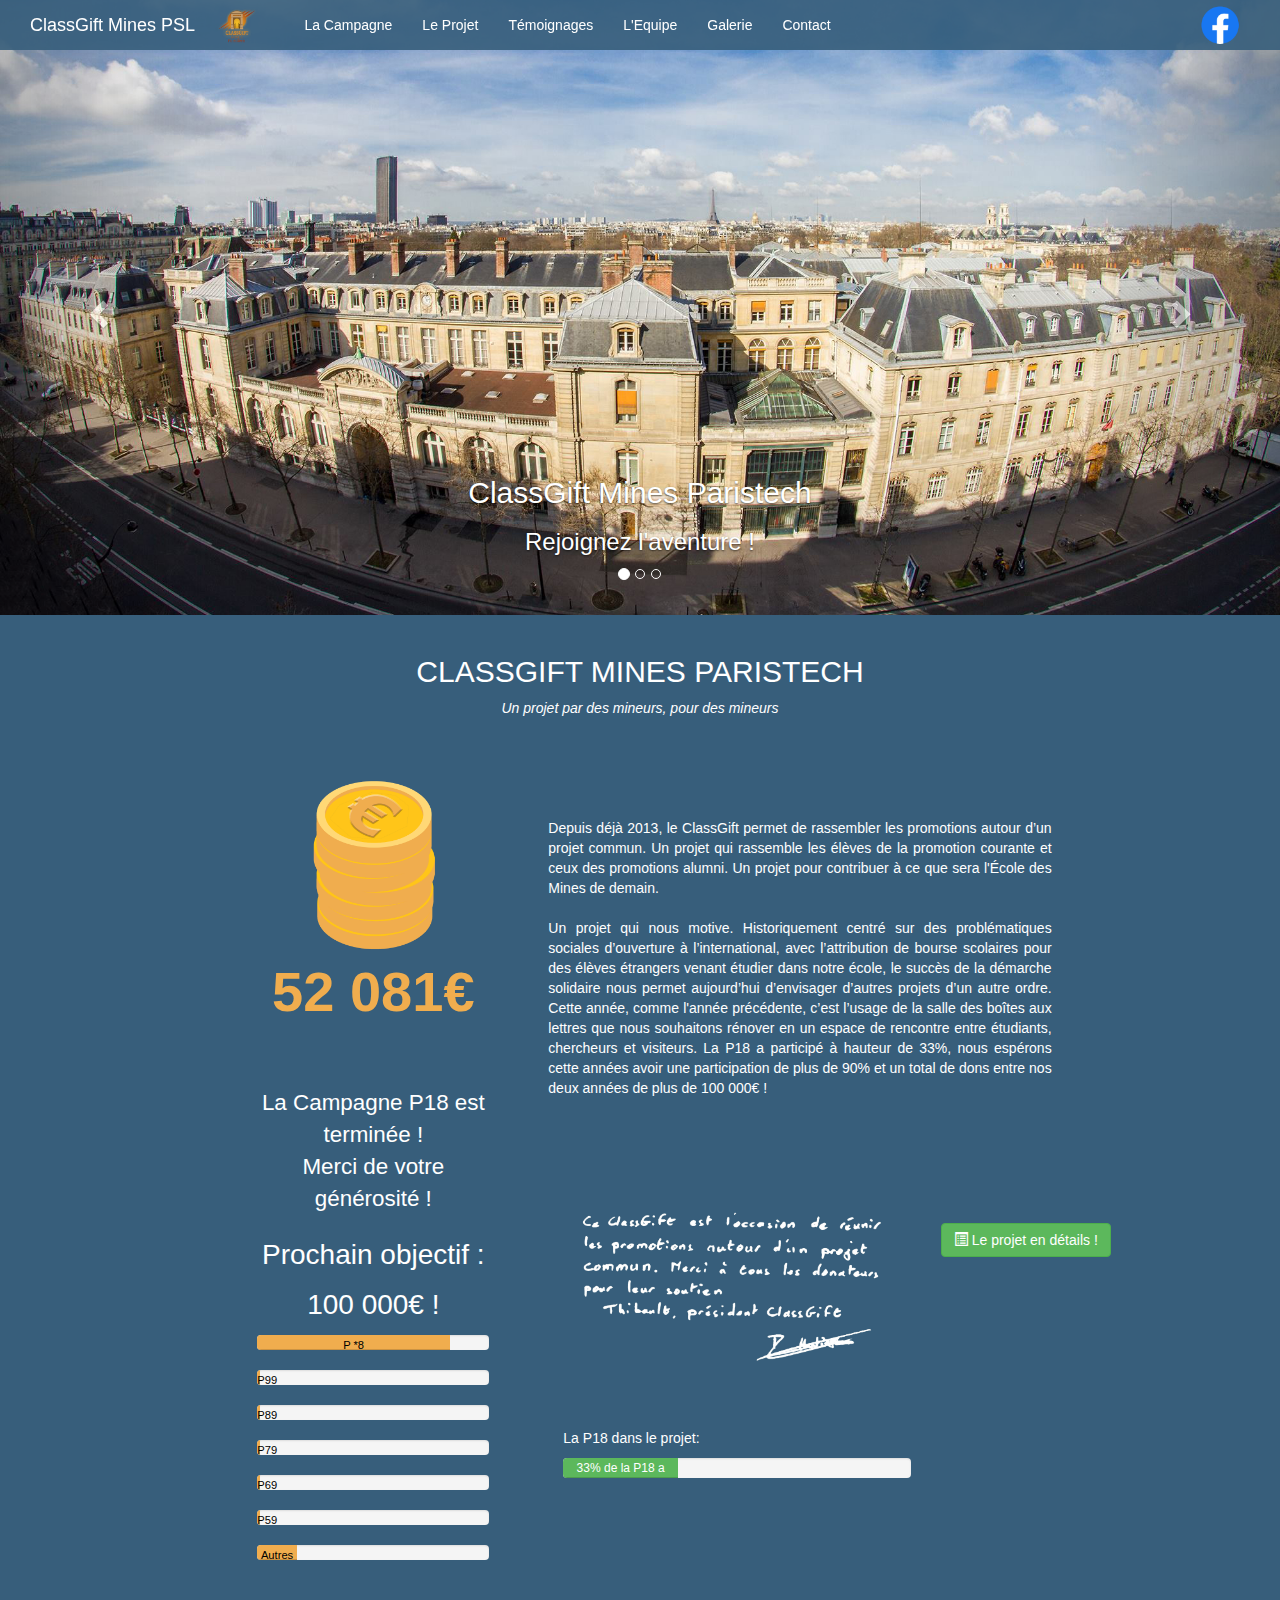
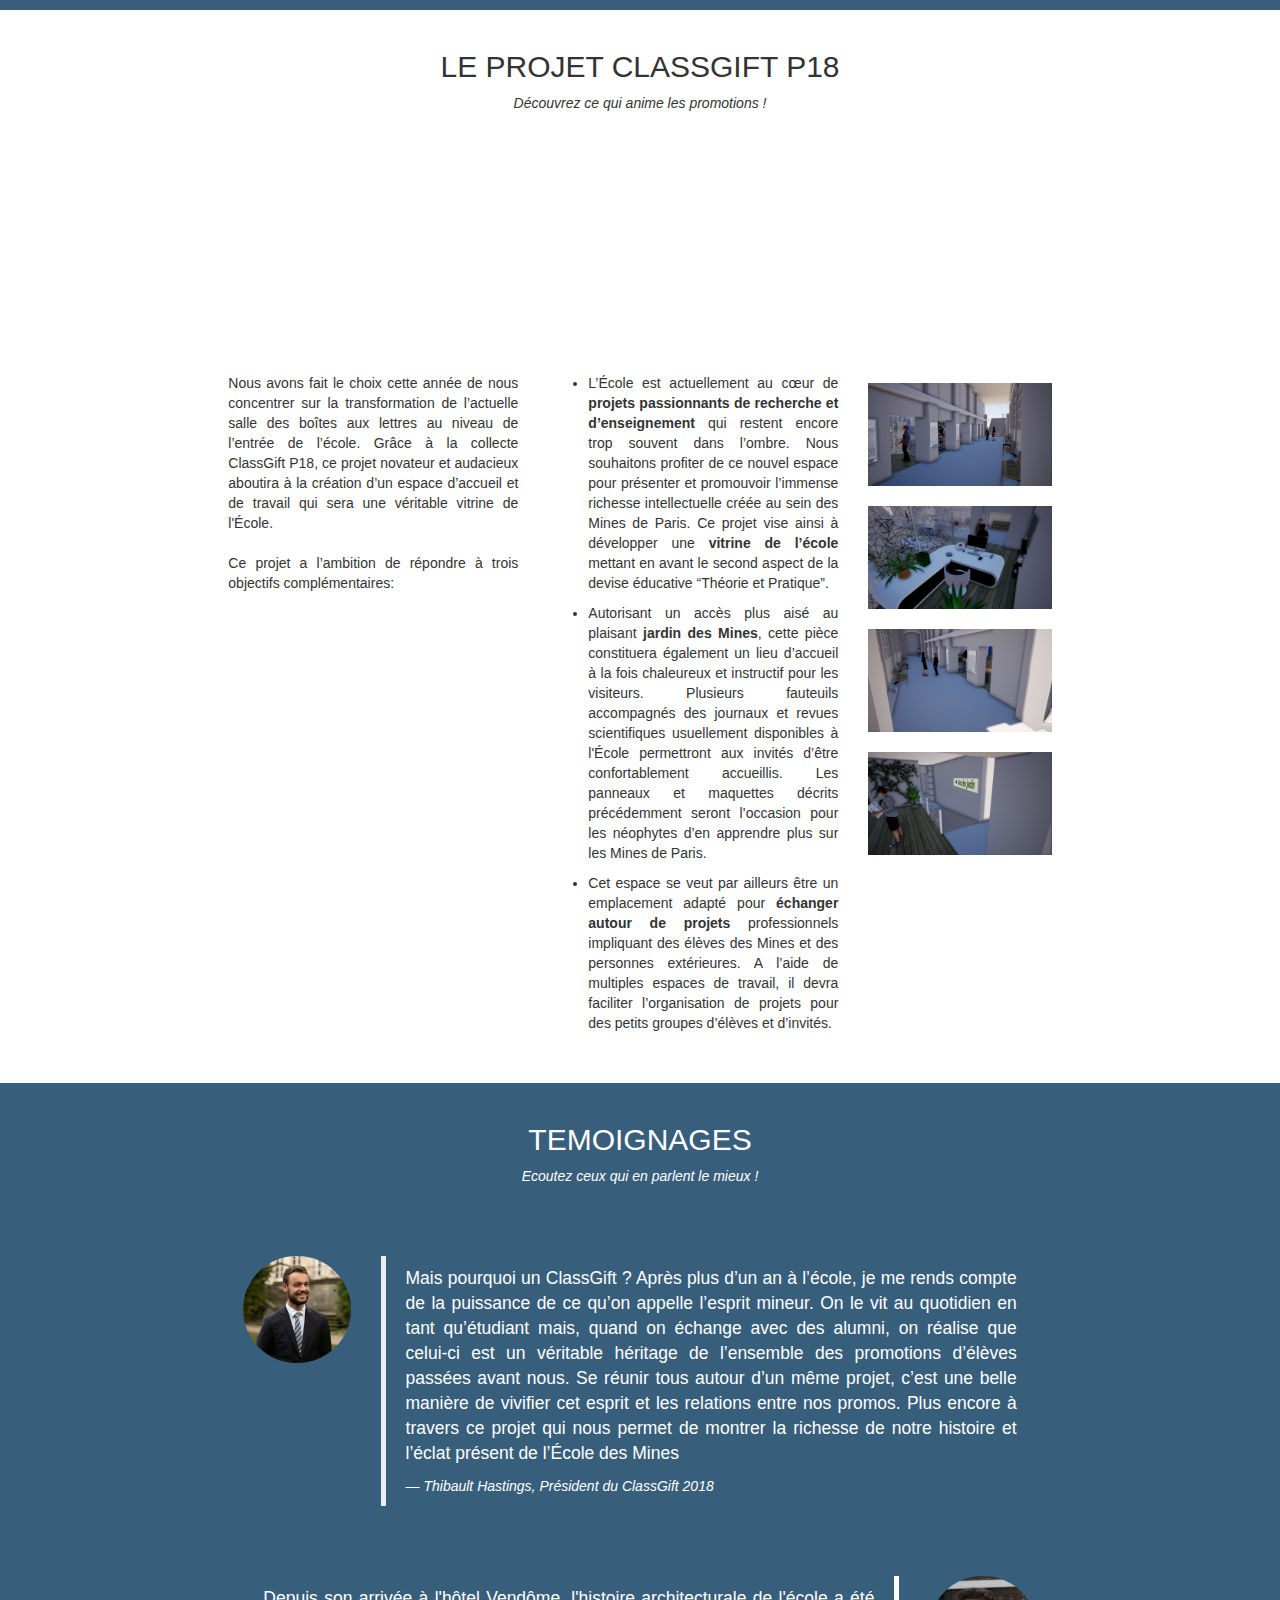
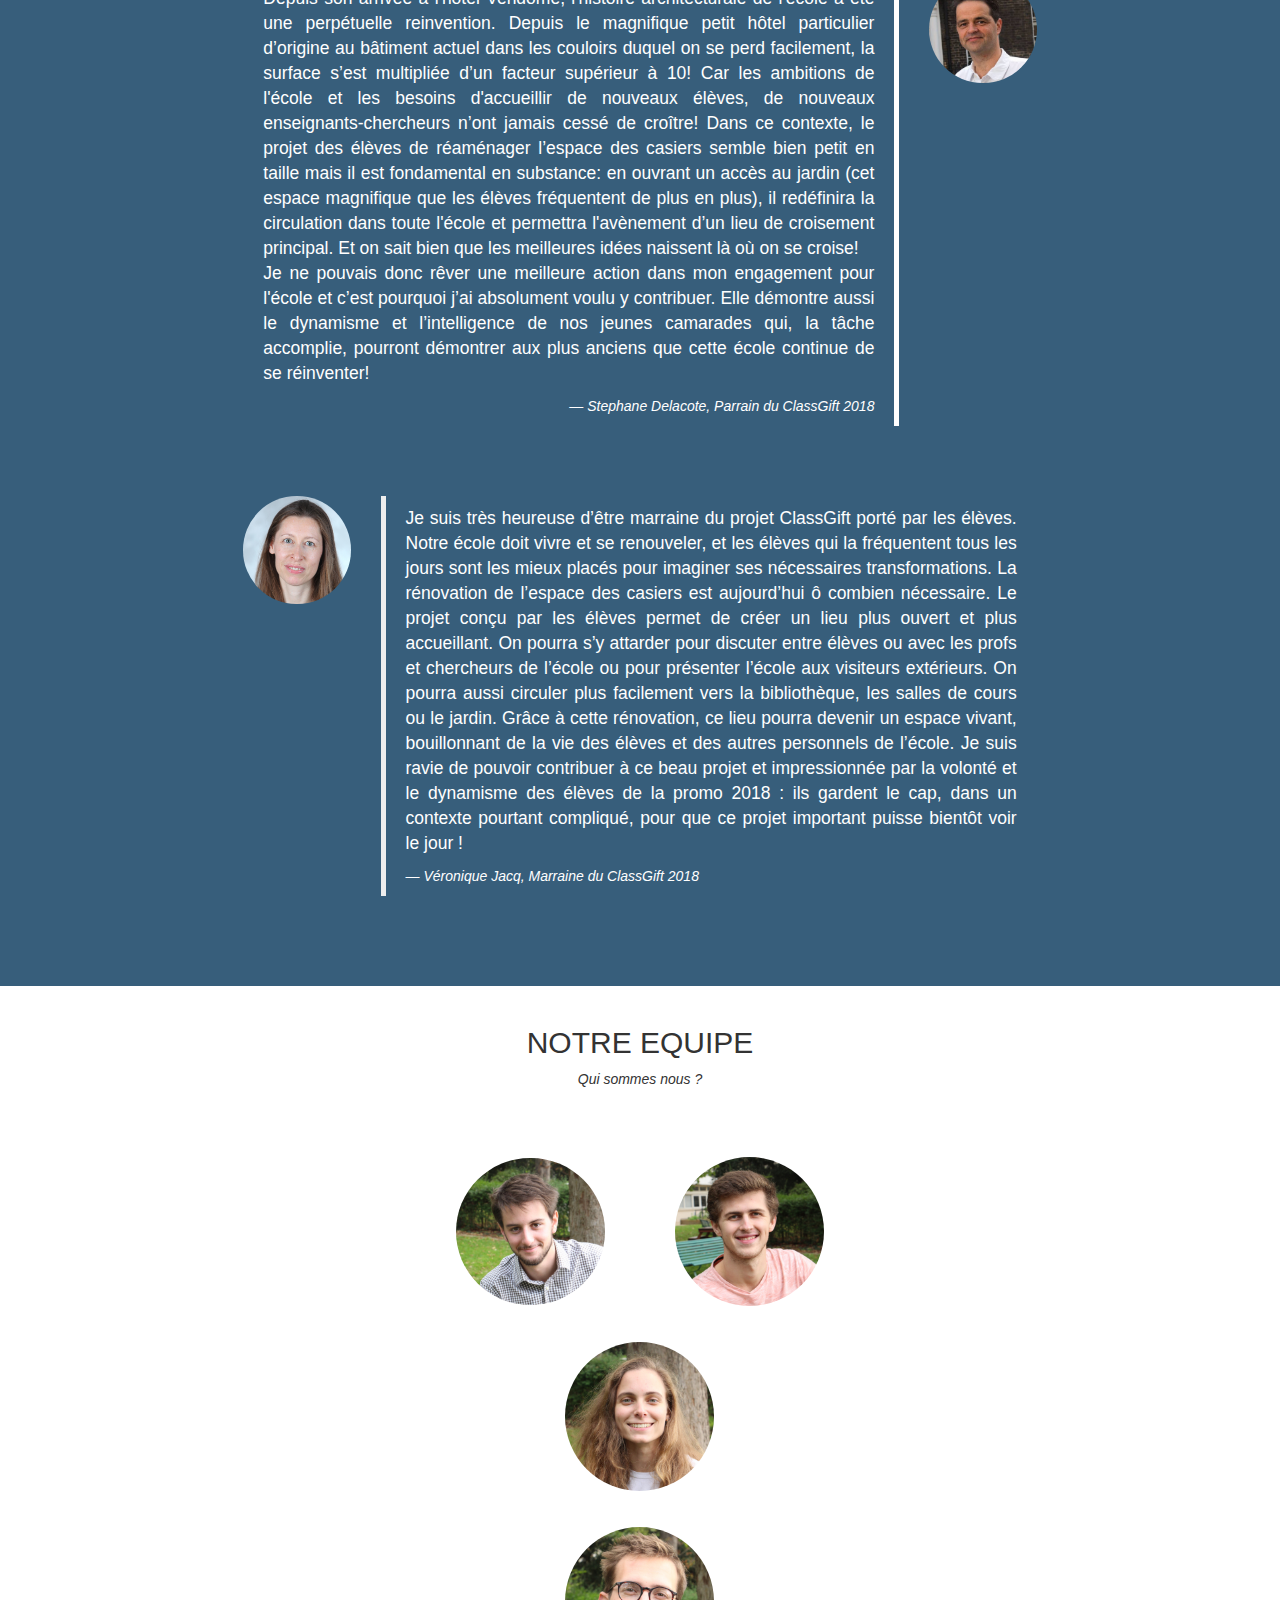
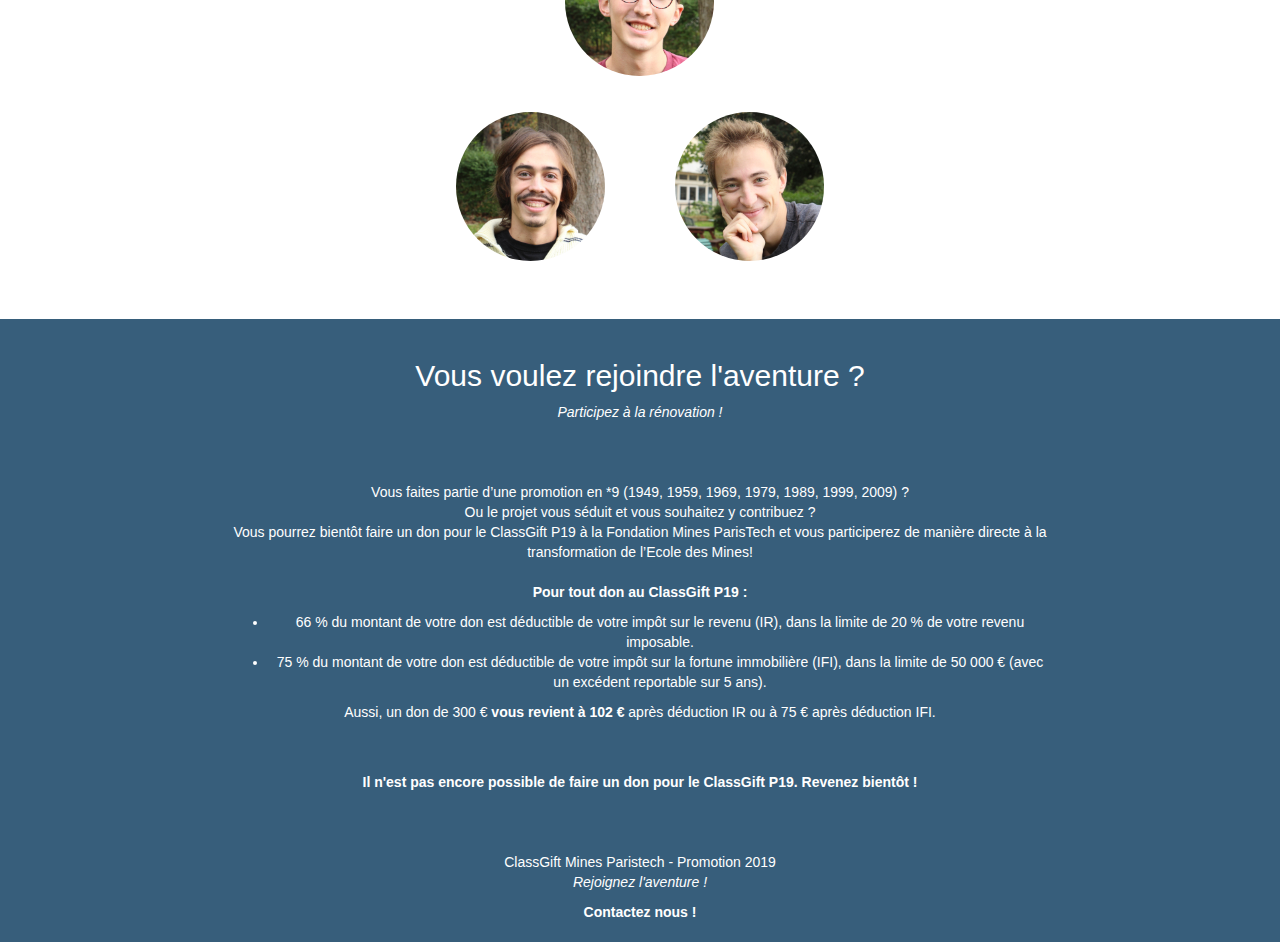
==== commit f2d8d94c: "PSL" ====
--- a/index.html
+++ b/index.html
@@ -13,6 +13,9 @@
 
     <script src="progressbar/circularpb.js"></script>
     <script src="progressbar/progressbar.js"></script>
+
+    <script src="scripts/index.js" defer></script>
+
     <link rel="stylesheet" href="progressbar/circularpb.css">
 
     <link rel="stylesheet" href="main.css">
@@ -25,8 +28,8 @@
 <nav class="navbar-fixed-top">
     <div class="container-fluid">
         <div class="navbar-header">
-                <img src="media/favicon.png">
-                <a href="#" class="navbar-brand">  ClassGift Mines Parsitech </a> 
+                <a href="index.html"><img src="media/favicon.png"></a>
+                <a href="index.html" class="navbar-brand">  ClassGift Mines PSL </a> 
         </div>
         <ul class="nav navbar-nav">
             <li ><a href="#tohome">La Campagne</a></li>
@@ -53,7 +56,7 @@
     <div class="carousel-inner">
         <div class="item active" >
             <a href="#tohome">
-            <img src="media/carousel/mine.jpg">
+            <img id= 'carousel_image_mines' src="media/carousel/mineslow.jpg" width = "100%">
             <div class="carousel-caption">
                 <h2>ClassGift Mines Paristech</h2>
                 <h3>Rejoignez l'aventure !</h3>
@@ -63,7 +66,7 @@
 
         <div class="item">
             <a href="#toprojet">
-            <img src="media/carousel/proj.png">
+            <img id= 'carousel_image_proj' src="media/carousel/projlow.jpg" width = "100%">
             <div class="carousel-caption">
                 <h2>Notre projet</h2>
                 <h3>Découvrez l'objectif de la campagne !</h3>
@@ -73,7 +76,7 @@
 
         <div class="item">
             <a href="#totemoignages">
-            <img src="media/carousel/membres.JPG">
+            <img id= 'carousel_image_membres' src="media/carousel/membreslow.jpg" width = "100%">
             <div class="carousel-caption">
                 <h2>Témoignages</h2>
                 <h3>Ecoutez ceux qui en parlent le mieux !</h3>
@@ -307,21 +310,23 @@
                 <a href="#collapse1" data-toggle="collapse"><img src="media/team/19moeneclaey.jpg" class="img-circle member"></a>
 
                 <div id="collapse1" class="collapse">
-                    <div class="desc"><p><strong>Ambroise Favre</strong></p> <p>Responsable Communication</p></div>
-                    <div class="desc"><p><strong>Léopold Moeneclaey</strong></p> <p>Responsable Evènement</p></div>
+                    <div class="desc"><p><strong>Ambroise Favre</strong></p> <p>Pôle projet</p></div>
+                    <div class="desc"><p><strong>Léopold Moeneclaey</strong></p> <p>Pôle projet</p></div>
                 </div>
 
             </div>
 
             <div class="line">
-                <a href="#collapse2" data-toggle="collapse"><img src="media/team/19plessix.jpg" class="img-circle member"></a> 
-                
-                <a href="#collapse2" data-toggle="collapse"><img src="media/team/19charlotte.jpg" class="img-circle member"></a>
-    
-                <div id="collapse2" class="collapse">
+                <a href="#collapse22" data-toggle="collapse"><img src="media/team/19charlotte.jpg" class="img-circle member"></a>
+                <div id="collapse22" class="collapse">
+                    <div class="desc"><p><strong>Charlotte De Mailly Nesle</strong></p> <p>Co-présidente</p></div>
+                </div>
+            </div>
+
+            <div class="line">
+                <a href="#collapse21" data-toggle="collapse"><img src="media/team/19plessix.jpg" class="img-circle member"></a> 
+                <div id="collapse21" class="collapse">
                     <div class="desc"><p><strong>Pierre-Adrien Plessix</strong></p> <p>Co-président</p></div>
-                    
-                    <div class="desc"><p><strong>Charlotte De Mailly Nesle</strong></p> <p>Co-présidente</p></div>
                 </div>
             </div>
 
@@ -331,7 +336,7 @@
     
                 <div id="collapse3" class="collapse">
                     <div class="desc"><p><strong>Arsène Ferrière</strong></p> <p>Webmaster</p></div>
-                    <div class="desc"><p><strong>Hadrien Goux</strong></p> <p>Rédacteur</p></div>
+                    <div class="desc"><p><strong>Hadrien Goux</strong></p> <p>Pôle communication</p></div>
                 </div>
             </div>
         </div>
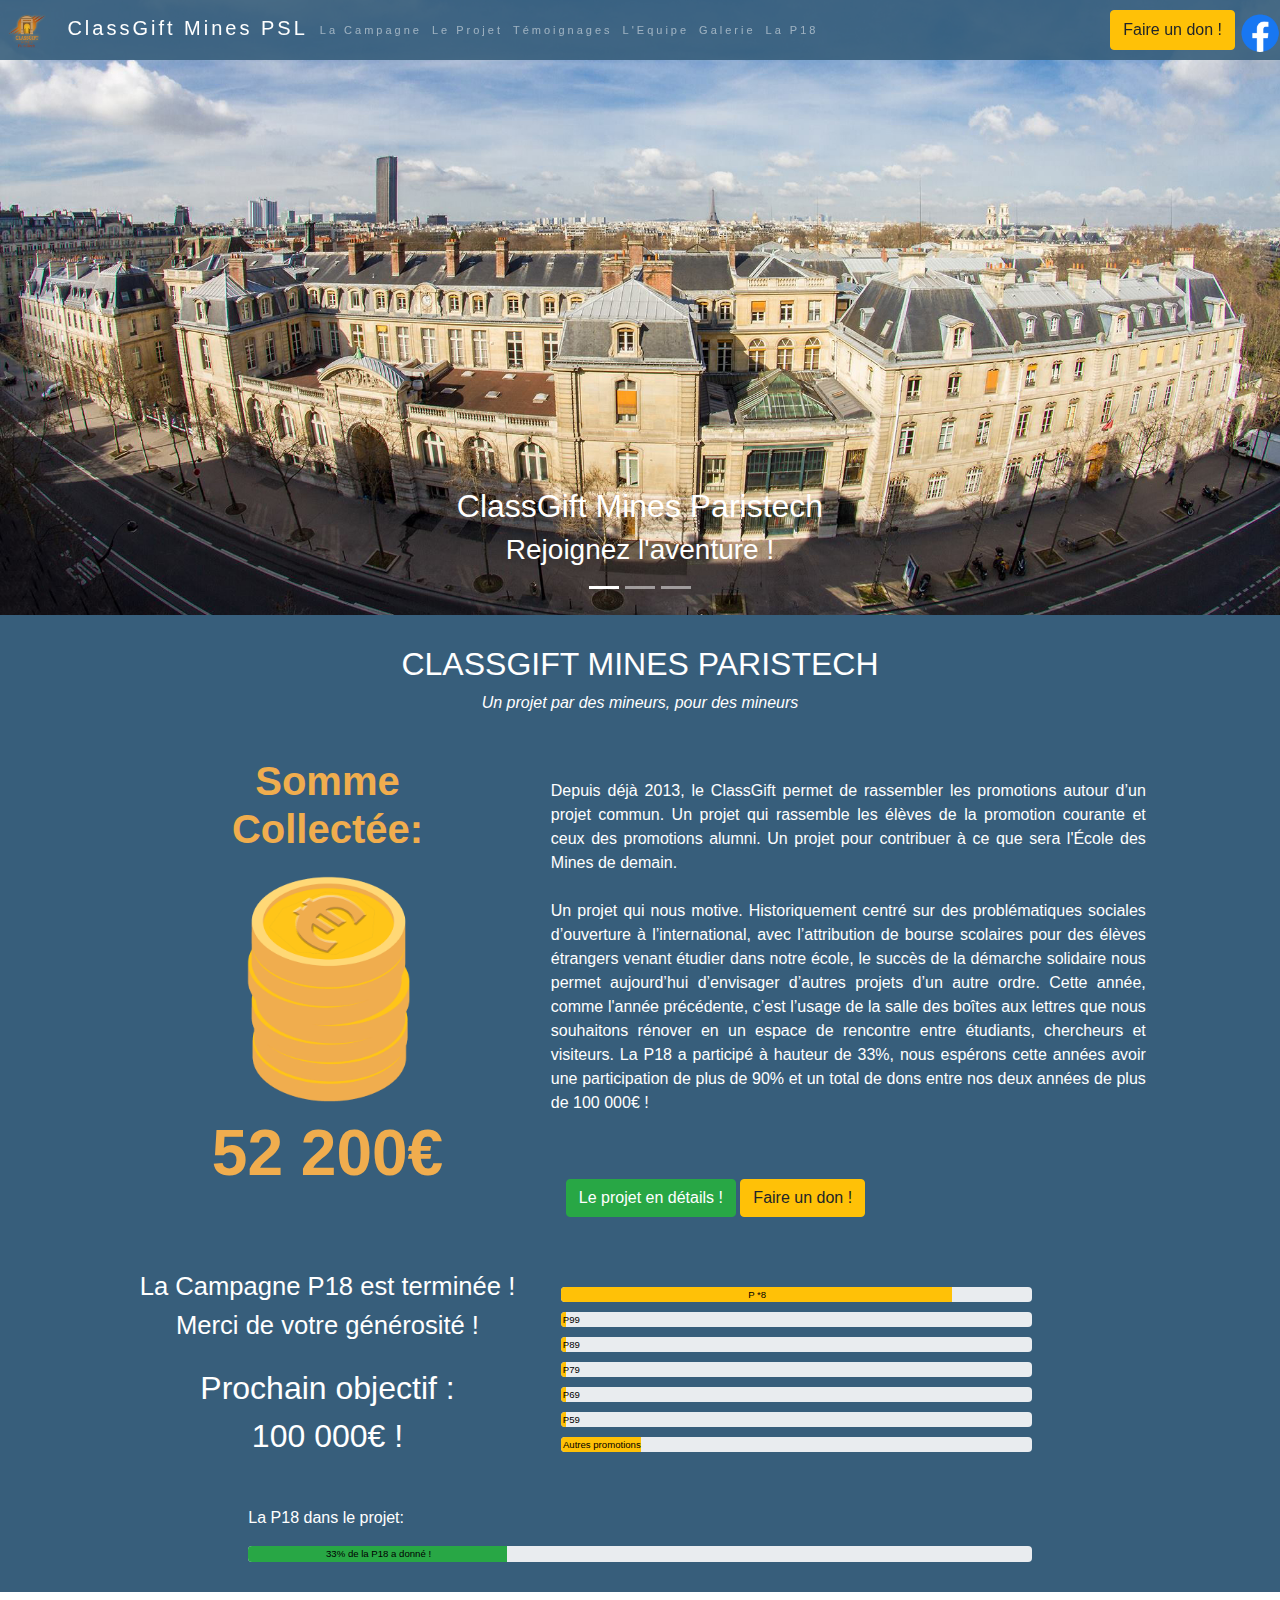
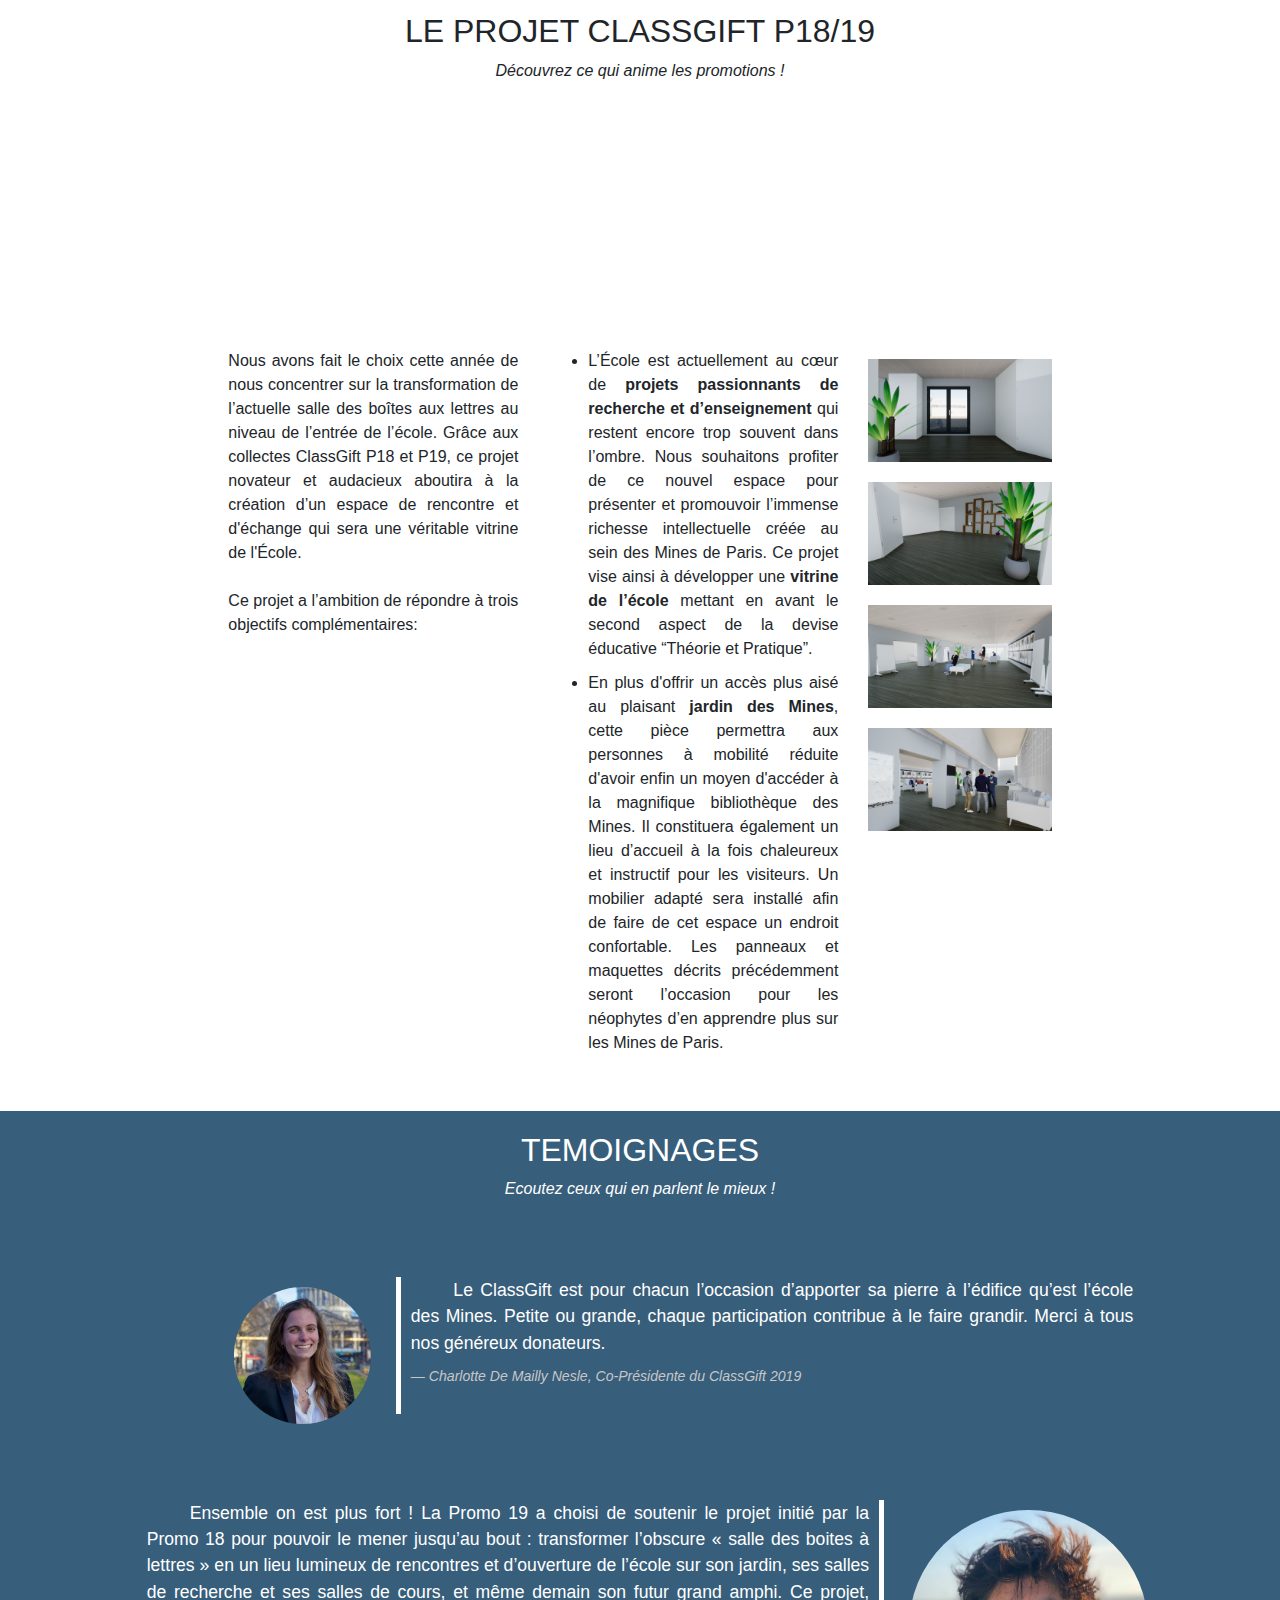
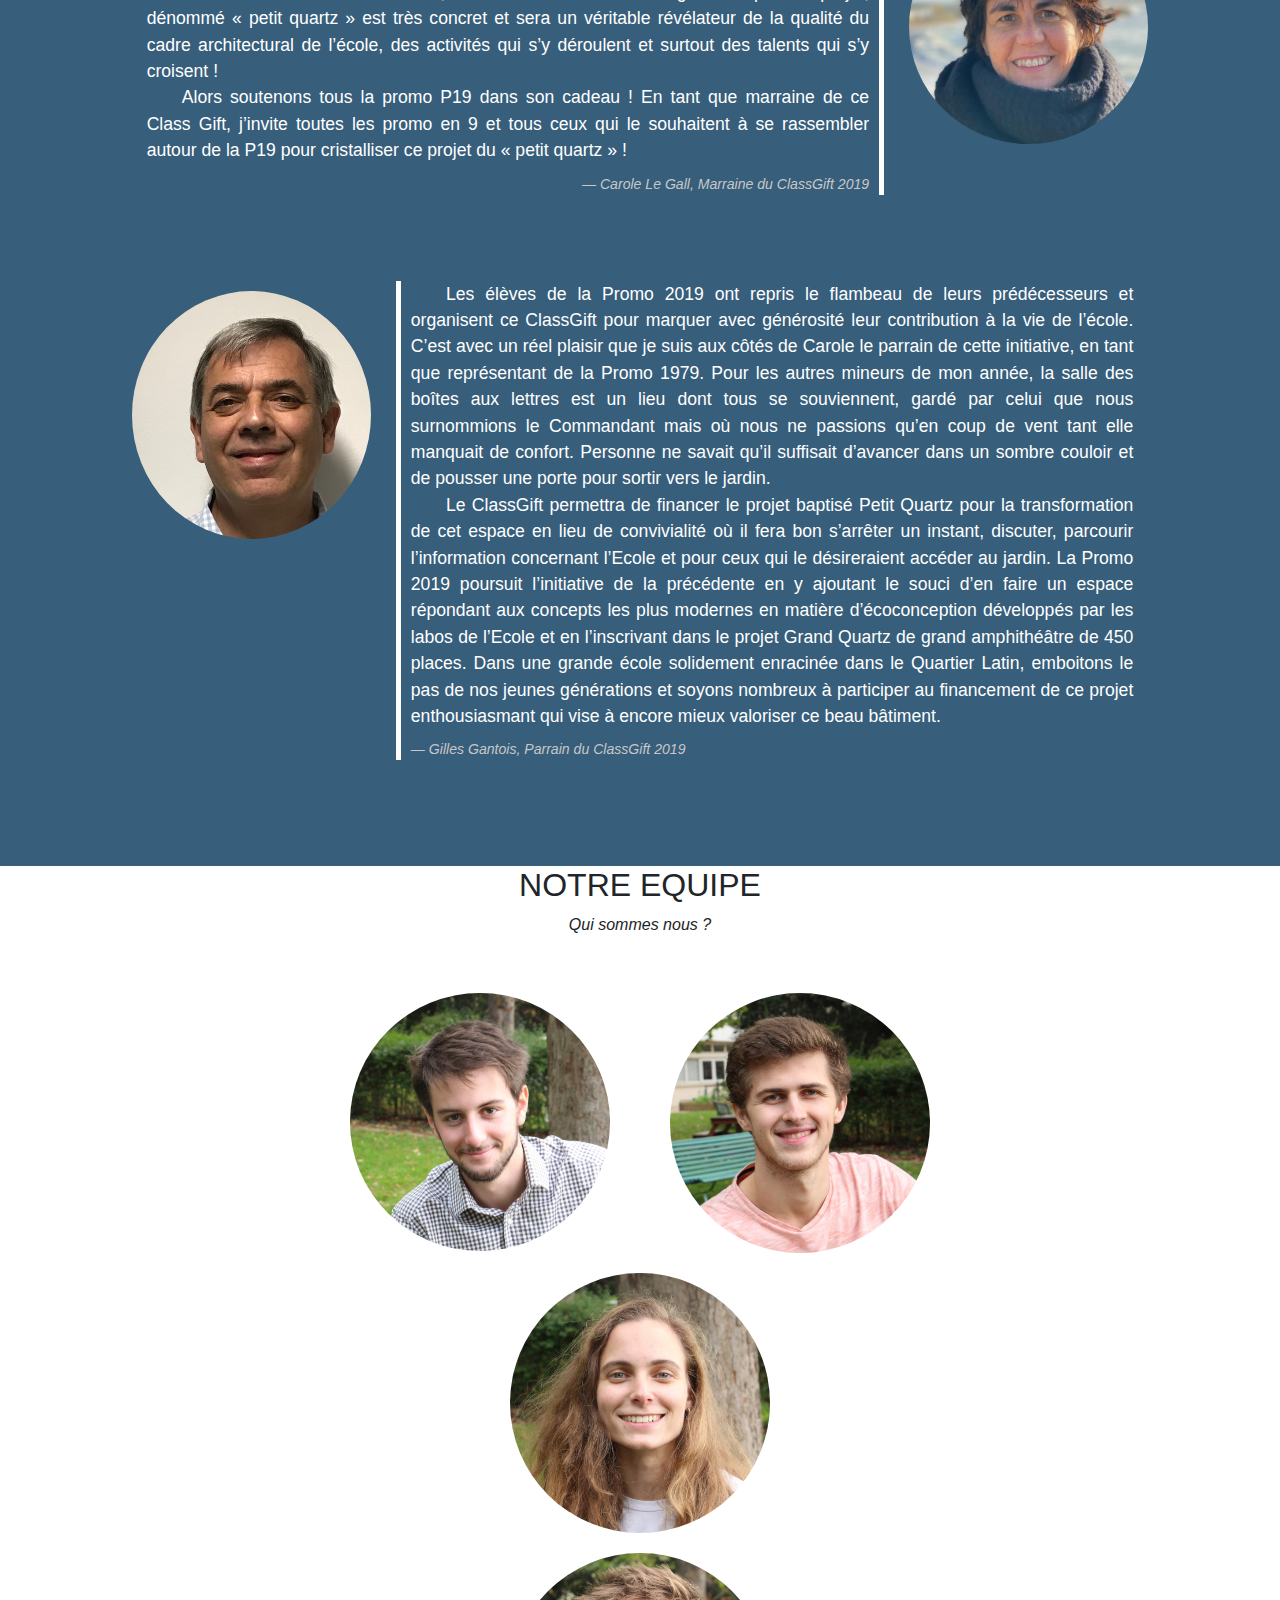
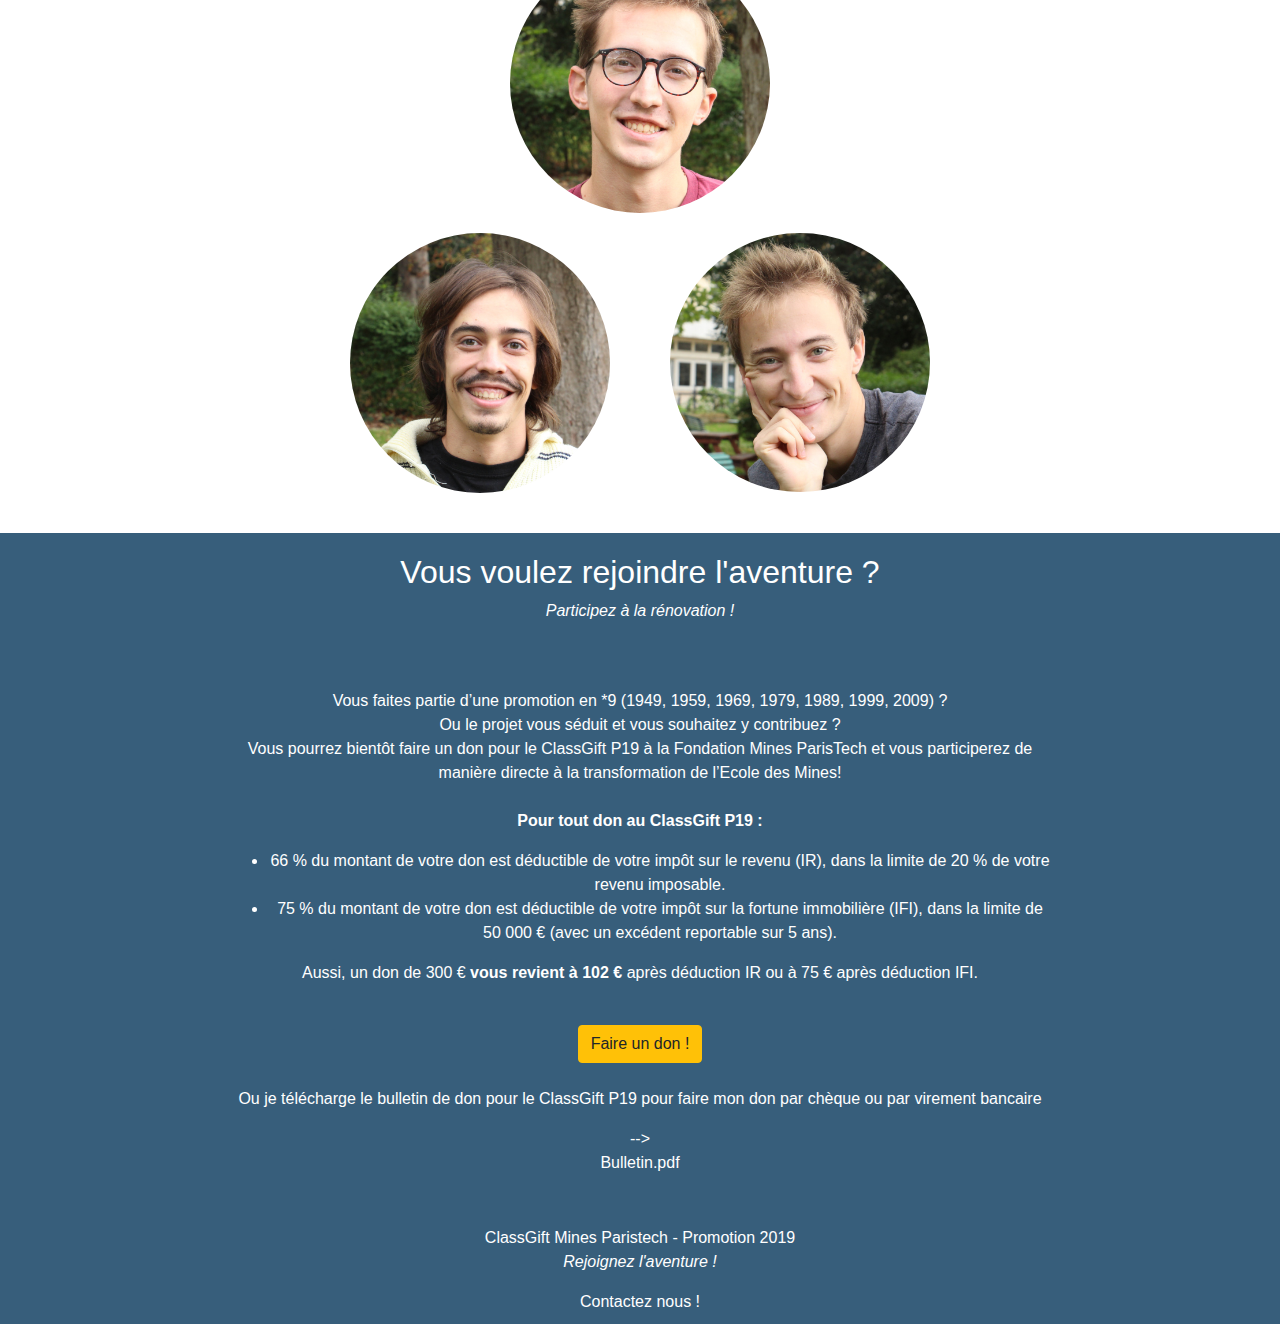
==== commit 915515c3: "Pre sainte barbe avec bs4" ====
--- a/index.html
+++ b/index.html
@@ -7,91 +7,72 @@
     <meta charset="utf-8">
     <meta name="viewport" content="width=device-width, initial-scale=1">
 
-    <link rel="stylesheet" href="https://maxcdn.bootstrapcdn.com/bootstrap/3.4.0/css/bootstrap.min.css">
-    <script src="https://ajax.googleapis.com/ajax/libs/jquery/3.4.1/jquery.min.js"></script>
-    <script src="https://maxcdn.bootstrapcdn.com/bootstrap/3.4.0/js/bootstrap.min.js"></script>
-
-    <script src="progressbar/circularpb.js"></script>
-    <script src="progressbar/progressbar.js"></script>
+    <!-- Latest compiled and minified CSS -->
+    <link rel="stylesheet" href="https://maxcdn.bootstrapcdn.com/bootstrap/4.5.2/css/bootstrap.min.css">
+
+    <!-- jQuery library -->
+    <script src="https://ajax.googleapis.com/ajax/libs/jquery/3.5.1/jquery.min.js"></script>
+
+    <!-- Popper JS -->
+    <script src="https://cdnjs.cloudflare.com/ajax/libs/popper.js/1.16.0/umd/popper.min.js"></script>
+
+    <!-- Latest compiled JavaScript -->
+    <script src="https://maxcdn.bootstrapcdn.com/bootstrap/4.5.2/js/bootstrap.min.js"></script>
+
+
 
     <script src="scripts/index.js" defer></script>
-
-    <link rel="stylesheet" href="progressbar/circularpb.css">
-
-    <link rel="stylesheet" href="main.css">
+    <script src="scripts/side-image.js" defer></script>
+
+    <link rel="stylesheet" href="index.css">
     <link rel="stylesheet" href="common.css">
     <link rel="icon" type="image/png" href="media/favicon.png" />
+
+    
 </head>
  
 <body>
 
-<nav class="navbar-fixed-top">
-    <div class="container-fluid">
-        <div class="navbar-header">
-                <a href="index.html"><img src="media/favicon.png"></a>
-                <a href="index.html" class="navbar-brand">  ClassGift Mines PSL </a> 
-        </div>
-        <ul class="nav navbar-nav">
-            <li ><a href="#tohome">La Campagne</a></li>
-            <li ><a href="#toprojet">Le Projet</a></li>
-            <li ><a href="#totemoignages">Témoignages</a></li>
-            <li ><a href="#toequipe">L'Equipe</a></li>
-            <li ><a href="gallery.html">Galerie</a></li>
-            <li ><a href="contact.html">Contact</a></li>
-        </ul>
-        <!-- <a href="https://www.jedonneenligne.org/fondationminesparistech/CLASSGIFT18/" target="_blank"><button class="btn btn-warning navbar-btn navbar-right" ><span class="glyphicon glyphicon-euro" ></span> Faire un don !</button></a> -->
-        <a href="https://www.facebook.com/classgift.ensmp/" target="_blank"><img src="media/facebook/f_logo_RGB-Blue_58.png" id="facebook" class="navbar-right"></a>
-    </div>
-</nav>
-
-
-
-<div class="carousel slide" id="diapo" data-ride="carousel">
+    <nav class="navbar navbar-expand-lg navbar-dark fixed-top">
+
+    </nav>
+
+<div id="diapo" class="carousel slide" data-ride="carousel">
     <ol class="carousel-indicators">
         <li data-target="#diapo" data-slide-to="0" class="active"></li>
         <li data-target="#diapo" data-slide-to="1"></li>
         <li data-target="#diapo" data-slide-to="2"></li>
     </ol>
-
     <div class="carousel-inner">
-        <div class="item active" >
-            <a href="#tohome">
-            <img id= 'carousel_image_mines' src="media/carousel/mineslow.jpg" width = "100%">
-            <div class="carousel-caption">
+        <div class="carousel-item active">
+            <img class="d-block w-100" id= 'carousel_image_mines' src="media/carousel/mineslow.jpg">    
+            <div class="carousel-caption d-none d-md-block">
                 <h2>ClassGift Mines Paristech</h2>
                 <h3>Rejoignez l'aventure !</h3>
             </div>
-            </a>
-        </div>
-
-        <div class="item">
-            <a href="#toprojet">
-            <img id= 'carousel_image_proj' src="media/carousel/projlow.jpg" width = "100%">
-            <div class="carousel-caption">
+        </div>
+        <div class="carousel-item">
+            <img class="d-block w-100" id= 'carousel_image_proj' src="media/carousel/projlow.jpg">
+            <div class="carousel-caption d-none d-md-block">
                 <h2>Notre projet</h2>
                 <h3>Découvrez l'objectif de la campagne !</h3>
             </div>
-            </a>
-        </div>
-
-        <div class="item">
-            <a href="#totemoignages">
-            <img id= 'carousel_image_membres' src="media/carousel/membreslow.jpg" width = "100%">
-            <div class="carousel-caption">
+        </div>
+        <div class="carousel-item">
+            <img class="d-block w-100" id= 'carousel_image_membres' src="media/carousel/membreslow.jpg">
+            <div class="carousel-caption d-none d-md-block">
                 <h2>Témoignages</h2>
                 <h3>Ecoutez ceux qui en parlent le mieux !</h3>
             </div>
-            </a>
-        </div>
-    </div>
-
-    <a class="left carousel-control" href="#diapo" data-slide="prev">
-        <span class="glyphicon glyphicon-chevron-left"></span>
-        <span class="sr-only">Précédent</span>
+        </div>
+    </div>
+    <a class="carousel-control-prev" href="#diapo" role="button" data-slide="prev">
+        <span class="carousel-control-prev-icon" aria-hidden="true"></span>
+        <span class="sr-only">Previous</span>
     </a>
-    <a class="right carousel-control" href="#diapo" data-slide="next">
-        <span class="glyphicon glyphicon-chevron-right"></span>
-        <span class="sr-only">Suivant</span>
+    <a class="carousel-control-next" href="#diapo" role="button" data-slide="next">
+        <span class="carousel-control-next-icon" aria-hidden="true"></span>
+        <span class="sr-only">Next</span>
     </a>
 
 
@@ -99,108 +80,123 @@
 
 
 
-<div id="home">
+<div id="home" class="container-fluid content">
     <a id="tohome" class="anchor"></a>
 
-    <div class="container text-center" style="color:white;">
+    <div class="container-fluid text-center" style="color:white;">
+
         <h2>CLASSGIFT MINES PARISTECH</h2> 
         <p><em>Un projet par des mineurs, pour des mineurs</em></p>
 
     </div>
 
-    <div class="row content">
-        <div class="col-sm-2"></div>
-        <div class="col-sm-3">
-            <div id="somme_collecte">
+    <div class="row align-items-center">
+        <div class="col-md-1"></div>
+        <div class="col-md-4 order-2 order-md-0">
+            <div id="somme_collecte" class="text-center">
+                <h1>
+                    Somme Collectée:
+                </h1>
                 <img id="somme_template" src="media/coin pile.png">
-                <p><strong>52 081€</strong></p>
-            </div>
-
-            <div id="prochain_objectif">
+                <p><strong>52 200€</strong></p>
+            </div>    
+        </div>
+
+        <div class="col-md-6">
+
+            <div id="description_cg">
+                <p>
+                    </br></br>
+                    Depuis déjà 2013, le ClassGift permet de rassembler les promotions 
+                    autour d’un projet commun. Un projet qui rassemble les élèves de la promotion 
+                    courante et ceux des promotions alumni. Un projet pour contribuer à ce que sera 
+                    l'École des Mines de demain.
+                    </br></br> 
+                    
+                    Un projet qui nous motive. Historiquement centré sur des problématiques sociales 
+                    d’ouverture à l’international, avec l’attribution de bourse scolaires pour 
+                    des élèves étrangers venant étudier dans notre école, le succès de la démarche 
+                    solidaire nous permet aujourd’hui d’envisager d’autres projets d’un autre ordre. 
+                    Cette année, comme l'année précédente, c’est l’usage de la salle des 
+                    boîtes aux lettres que nous souhaitons rénover en un espace 
+                    de rencontre entre étudiants, chercheurs et visiteurs. La P18 a participé à hauteur de 33%, 
+                    nous espérons cette années avoir une participation de plus de 90% et un total de dons entre nos deux années de plus de 100 000€ !
+                    </br></br>
+                </p>
+            </div>
+        
+            <div class="container-fluid">
                 
-                <p id="promo-text">La Campagne P18 est terminée ! </br>Merci de votre générosité !</p>
-                <p>Prochain objectif :</p>
-                <p>100 000€ !</p>
-
-                <div class="progress promo-bar" >
-                    <div class="progress-bar progress-bar-warning" role="progressbar" aria-valuenow="0"
-                    aria-valuemin="0" aria-valuemax="100" style="width:83%">P *8</div>
-                </div>
-                <div class="progress promo-bar" >
-                    <div class="progress-bar progress-bar-warning" role="progressbar" aria-valuenow="0"
-                    aria-valuemin="0" aria-valuemax="100" style="width:1%">P99</div>
-                </div>
-                <div class="progress promo-bar" >
-                    <div class="progress-bar progress-bar-warning" role="progressbar" aria-valuenow="0"
-                    aria-valuemin="0" aria-valuemax="100" style="width:1%">P89</div>
-                </div>
-                <div class="progress promo-bar">
-                    <div class="progress-bar progress-bar-warning" role="progressbar" aria-valuenow="0"
-                    aria-valuemin="0" aria-valuemax="100" style="width:1%">P79</div>
-                </div>
-                <div class="progress promo-bar">
-                    <div class="progress-bar progress-bar-warning" role="progressbar" aria-valuenow="0"
-                    aria-valuemin="0" aria-valuemax="100" style="width:1%">P69</div>
-                </div>
-                <div class="progress promo-bar">
-                    <div class="progress-bar progress-bar-warning" role="progressbar" aria-valuenow="0"
-                    aria-valuemin="0" aria-valuemax="100" style="width:1%">P59</div>
-                </div>
-                <div class="progress promo-bar">
-                    <div class="progress-bar progress-bar-warning" role="progressbar" aria-valuenow="0"
-                    aria-valuemin="0" aria-valuemax="100" style="width:17%">Autres promotions</div>
-                </div>
-            </div>
-        </div>
-        <div class="col-sm-5">
-                <div id="description_cg"><p>
-                </br></br>
-                Depuis déjà 2013, le ClassGift permet de rassembler les promotions 
-                autour d’un projet commun. Un projet qui rassemble les élèves de la promotion 
-                courante et ceux des promotions alumni. Un projet pour contribuer à ce que sera 
-                l'École des Mines de demain.
-                </br></br> 
-                
-                Un projet qui nous motive. Historiquement centré sur des problématiques sociales 
-                d’ouverture à l’international, avec l’attribution de bourse scolaires pour 
-                des élèves étrangers venant étudier dans notre école, le succès de la démarche 
-                solidaire nous permet aujourd’hui d’envisager d’autres projets d’un autre ordre. 
-                Cette année, comme l'année précédente, c’est l’usage de la salle des 
-                boîtes aux lettres que nous souhaitons rénover en un espace 
-                de rencontre entre étudiants, chercheurs et visiteurs. La P18 a participé à hauteur de 33%, 
-                nous espérons cette années avoir une participation de plus de 90% et un total de dons entre nos deux années de plus de 100 000€ !
-                </br></br></br></br>
-                </p></div>
-
-                <div class="row">
-                        <div class="col-sm-9"><img id="mdprez" src="media/mdprez_ps.jpg">
-                            <p id="promo-percent">La P18 dans le projet:</p>
-                            <div class="progress">
-                                <div class="progress-bar progress-bar-success" role="progressbar" aria-valuenow="0"
-                                aria-valuemin="0" aria-valuemax="100" style="width:33%">33% de la P18 a donné !</div>
-                            </div>
-                        </div>
-                        <div id="clickme" class="col-sm-3">
-                            <a href="#toprojet"><button type="button" class="btn btn-success"><span class="glyphicon glyphicon-list-alt"></span> Le projet en détails !</button></a>
-                            <!-- <a href="https://www.jedonneenligne.org/fondationminesparistech/CLASSGIFT18/" target="_blank"><button type="button" class="btn btn-warning"><span class="glyphicon glyphicon-euro"></span>Faire un don !</button></a> -->
-                        </div>
+            
+                <div id="clickme">
+                    <a href="#toprojet"><button type="button" class="btn btn-success"><span class="glyphicon glyphicon-list-alt"></span> Le projet en détails !</button></a>
+                    <a href="https://www.jedonneenligne.org/fondationminesparistech/CLASSGIFT19/" target="_blank"><button type="button" class="btn btn-warning"><span class="glyphicon glyphicon-euro"></span>Faire un don !</button></a>
+                </div>
+            </div>
+                      
+        </div>
+    </div>
+    <div class="row">
+        <div class="col-md-1"></div>
+        <div id="prochain_objectif" class="col-md-4">
                         
-                </div>
-
-
-
-                
-        </div>
-        
-    </div>  
-</div>
+            <p id="promo-text">La Campagne P18 est terminée ! </br>Merci de votre générosité !</p>
+            <p>Prochain objectif : <br> 100 000€ !</p>
+        </div>
+        <div class="bars col-md-5">
+            <div class="progress promo-bar" >
+                <div class="progress-bar bg-warning" role="progressbar" aria-valuenow="0"
+                aria-valuemin="0" aria-valuemax="100" style="width:83%">P *8</div>
+            </div>
+            <div class="progress promo-bar" >
+                <div class="progress-bar bg-warning" role="progressbar" aria-valuenow="0"
+                aria-valuemin="0" aria-valuemax="100" style="width:1%">P99</div>
+            </div>
+            <div class="progress promo-bar" >
+                <div class="progress-bar bg-warning" role="progressbar" aria-valuenow="0"
+                aria-valuemin="0" aria-valuemax="100" style="width:1%">P89</div>
+            </div>
+            <div class="progress promo-bar">
+                <div class="progress-bar bg-warning" role="progressbar" aria-valuenow="0"
+                aria-valuemin="0" aria-valuemax="100" style="width:1%">P79</div>
+            </div>
+            <div class="progress promo-bar">
+                <div class="progress-bar bg-warning" role="progressbar" aria-valuenow="0"
+                aria-valuemin="0" aria-valuemax="100" style="width:1%">P69</div>
+            </div>
+            <div class="progress promo-bar">
+                <div class="progress-bar bg-warning" role="progressbar" aria-valuenow="0"
+                aria-valuemin="0" aria-valuemax="100" style="width:1%">P59</div>
+            </div>
+            <div class="progress promo-bar">
+                <div class="progress-bar bg-warning" role="progressbar" aria-valuenow="0"
+                aria-valuemin="0" aria-valuemax="100" style="width:17%">Autres promotions</div>
+            </div>
+        </div>
+    </div>
+    <div class="container-fluid">
+        <div class="row">
+            <div class="col-md-2"></div>
+            <div class="col-md-8">
+                <p id="promo-percent">La P18 dans le projet:</p>
+                <div class="progress">
+                    <div class="progress-bar bg-success" role="progressbar" aria-valuenow="0"
+                    aria-valuemin="0" aria-valuemax="100" style="width:33%">33% de la P18 a donné !
+                    </div>
+                </div>
+            </div>
+        </div>
+    </div>
+</div>
+
+
 
 
 <div id="projet">
         <a id="toprojet" class="anchor"></a>
 
         <div class="container text-center" >
-            <h2>LE PROJET CLASSGIFT P18</h2> 
+            <h2>LE PROJET CLASSGIFT P18/19</h2> 
             <p><em>Découvrez ce qui anime les promotions !</em></p>
         </div>
 
@@ -210,32 +206,34 @@
         <div class="row content" controls>
             
 
-            <div class="col-sm-2"></div>
-            <div class="col-sm-3">
-                <div id="desc_projet">Nous avons fait le choix cette année de nous concentrer sur la transformation de l’actuelle salle des boîtes aux lettres au niveau de l’entrée de l’école. Grâce à la collecte ClassGift P18, ce projet novateur et audacieux aboutira à la création d’un espace d’accueil et de travail qui sera une véritable vitrine de l'École.</br></br>Ce projet a l’ambition de répondre à trois objectifs complémentaires:</div>
-                <iframe id="img-main-project" src="https://www.youtube.com/embed/buYqI8ytrZ0" frameborder="0" allow="accelerometer; autoplay; encrypted-media; gyroscope; picture-in-picture" allowfullscreen></iframe>
-            </div>
-            <div class="col-sm-3" id="objectifs">
+            <div class="col-lg-2"></div>
+            <div class="col-lg-3">
+                <div id="desc_projet"
+                >Nous avons fait le choix cette année de nous concentrer sur la transformation de l’actuelle salle des boîtes aux lettres au niveau de l’entrée de l’école. Grâce aux collectes ClassGift P18 et P19, ce projet novateur et audacieux aboutira à la création d’un espace de rencontre et d'échange qui sera une véritable vitrine de l'École.</br></br>
+                Ce projet a l’ambition de répondre à trois objectifs complémentaires:</div>
+                <div class="embed-responsive embed-responsive-16by9">
+                    <iframe width="560" height="315" src="https://www.youtube.com/embed/5B7GWm-4BRU" frameborder="0" allow="accelerometer; autoplay; clipboard-write; encrypted-media; gyroscope; picture-in-picture" allowfullscreen></iframe>
+                </div>
+            </div>
+            <div class="col-lg-3" id="objectifs">
                 <ul>
                     <li>L’École est actuellement au cœur de <strong>projets passionnants de recherche et d’enseignement</strong> qui restent encore trop souvent dans l’ombre. Nous souhaitons profiter de ce nouvel espace pour présenter et promouvoir l’immense richesse intellectuelle créée au sein des Mines de Paris. Ce projet vise ainsi à développer une <strong>vitrine de l’école</strong> mettant en avant le second aspect de la devise éducative “Théorie et Pratique”.</li>
-                    <li>Autorisant un accès plus aisé au plaisant <strong>jardin des Mines</strong>, cette pièce constituera également un lieu d’accueil à la fois chaleureux et instructif pour les visiteurs. Plusieurs fauteuils accompagnés des journaux et revues scientifiques usuellement disponibles à l'École permettront aux invités d’être confortablement accueillis. Les panneaux et maquettes décrits précédemment seront l’occasion pour les néophytes d’en apprendre plus sur les Mines de Paris.</li>
-                    <li>Cet espace se veut par ailleurs être un emplacement adapté pour <strong>échanger autour de projets</strong> professionnels impliquant des élèves des Mines et des personnes extérieures. A l’aide de multiples espaces de travail, il devra faciliter l’organisation de projets pour des petits groupes d’élèves et d’invités. </li>
+                    <li>En plus d'offrir un accès plus aisé au plaisant <strong>jardin des Mines</strong>, cette pièce permettra aux personnes à mobilité réduite d'avoir enfin un moyen d'accéder à la magnifique bibliothèque des Mines. Il constituera également un lieu d’accueil à la fois chaleureux et instructif pour les visiteurs. Un mobilier adapté sera installé afin de faire de cet espace un endroit confortable. Les panneaux et maquettes décrits précédemment seront l’occasion pour les néophytes d’en apprendre plus sur les Mines de Paris.</li>
+                    <!-- <li>Cet espace se veut par ailleurs être un emplacement adapté pour <strong>échanger autour de projets</strong> professionnels impliquant des élèves des Mines et des personnes extérieures. A l’aide de multiples espaces de travail, il devra faciliter l’organisation de projets pour des petits groupes d’élèves et d’invités. </li> -->
                 </ul>
 
             </div>
-            <div class="col-sm-2" id="mini_gallery">
-                    <img class="img_projet_gallery" src="media/mini_gallery/mg1.png">
-                    <img class="img_projet_gallery" src="media/mini_gallery/mg2.png">
-                    <img class="img_projet_gallery" src="media/mini_gallery/mg3.png">
-                    <img class="img_projet_gallery" src="media/mini_gallery/mg4.png">
-            </div>
-        </div>
-
-
-</div>
-
-
-</div>
+            <div class="col-lg-2" id="mini_gallery">
+                    <img class="img_projet_gallery" src="media/mini_gallery/Image1.png">
+                    <img class="img_projet_gallery" src="media/mini_gallery/Image2.png">
+                    <img class="img_projet_gallery" src="media/mini_gallery/Image3.png">
+                    <img class="img_projet_gallery" src="media/mini_gallery/Image4.png">
+            </div>
+        </div>
+
+
+</div>
+
 
 <div id="temoignages">
     <a class="anchor" id="totemoignages"></a>
@@ -247,100 +245,93 @@
 
 
     <div class="row content">
-        <div class="col-sm-2"></div>
-        <div class="col-sm-8">
-
-            <div class="row">
-                <div class="col-sm-2 side-image" ><img class="img-circle" src="media/quote/chef.jpg" style="width:100%"></div>
-                <div class="col-sm-10">
-                    <blockquote>
-                        Mais pourquoi un ClassGift ? Après plus d’un an à l’école, je me rends compte de la puissance de ce qu’on appelle l’esprit mineur. On le vit au quotidien en tant qu’étudiant mais, quand on échange avec des alumni, on réalise que celui-ci est un véritable héritage de l’ensemble des promotions d’élèves passées avant nous. Se réunir tous autour d’un même projet, c’est une belle manière de vivifier cet esprit et les relations entre nos promos. Plus encore à travers ce projet qui nous permet de montrer la richesse de notre histoire et l’éclat présent de l’École des Mines
-                        <footer class="blockquote-footer">Thibault Hastings, Président du ClassGift 2018</footer>
+        <div class="col-md-1"></div>
+        <div class="col-md-10">
+
+            <div class="row temoignage">
+                <div class="col-md-3 side-image text-md-right"><img class="rounded-circle img-fluid" src="media/quote/charlotte_low.jpg"></div>
+                <div class="col-md-9">
+                    <blockquote class="blockquote">
+                        &emsp;&emsp; Le ClassGift est pour chacun l’occasion d’apporter sa pierre à l’édifice qu’est l’école des Mines. Petite ou grande, chaque participation contribue à le faire grandir. Merci à tous nos généreux donateurs.
+                        <br>
+                        <footer class="blockquote-footer">Charlotte De Mailly Nesle, Co-Présidente du ClassGift 2019</footer>
+                        <br>
                     </blockquote>
                 </div>
             </div>
 
-            <div class="row">
-                <div class="col-sm-10">
-                    <blockquote class="blockquote-right">
-                        Depuis son arrivée à l'hôtel Vendôme, l'histoire architecturale de l'école a été une perpétuelle reinvention. Depuis le magnifique petit hôtel particulier d’origine au bâtiment actuel dans les couloirs duquel on se perd facilement, la surface s’est multipliée d’un facteur supérieur à 10! Car les ambitions de l'école et les besoins d'accueillir de nouveaux élèves, de nouveaux enseignants-chercheurs n’ont jamais cessé de croître!
-                        Dans ce contexte, le projet des élèves de réaménager l’espace des casiers semble bien petit en taille mais il est fondamental en substance: en ouvrant un accès au jardin (cet espace magnifique que les élèves fréquentent de plus en plus), il redéfinira la circulation dans toute l'école et permettra l'avènement d’un lieu de croisement principal. Et on sait bien que les meilleures idées naissent là où on se croise!</br>
-
-                        Je ne pouvais donc rêver une meilleure action dans mon engagement pour l'école et c’est pourquoi j’ai absolument voulu y contribuer. Elle démontre aussi le dynamisme et l’intelligence de nos jeunes camarades qui, la tâche accomplie, pourront démontrer aux plus anciens que cette école continue de se réinventer!
-                        <footer class="blockquote-footer" style="text-align: right;">Stephane Delacote, Parrain du ClassGift 2018</footer>
+            <div class="row temoignage">
+                <div class="col-md-9 order-2 order-md-0">
+                    <blockquote class="blockquote right" >
+                        &emsp;&emsp;   Ensemble on est plus fort ! La Promo 19 a choisi de soutenir le projet initié par la Promo 18 pour pouvoir le mener jusqu’au bout : transformer l’obscure « salle des boites à lettres » en un lieu lumineux de rencontres et d’ouverture de l’école sur son jardin, ses salles de recherche et ses salles de cours, et même demain son futur grand amphi. Ce projet, dénommé « petit quartz » est très concret et sera un véritable révélateur de la qualité du cadre architectural de l’école, des activités qui s’y déroulent et surtout des talents qui s’y croisent !
+                        <br>
+                        &emsp;&emsp;Alors soutenons tous la promo P19 dans son cadeau ! En tant que marraine de ce Class Gift, j’invite toutes les promo en 9 et tous ceux qui le souhaitent à se rassembler autour de la P19 pour cristalliser ce projet du « petit quartz » !
+                        <footer class="blockquote-footer" style="text-align: right;">Carole Le Gall, Marraine du ClassGift 2019</footer>
                     </blockquote>
                 </div>
-                <div class="col-sm-2 side-image" ><img class="img-circle" src="media/quote/stephane.jpg" style="width: 100%;"></div>
-            </div>
-
-            <div class="row">
-                <div class="col-sm-2 side-image" ><img class="img-circle" src="media/quote/jacq.JPG" style="width: 100%;"></div>
-                <div class="col-sm-10">
-                    <blockquote>
-                        Je suis très heureuse d’être marraine du projet ClassGift porté par les élèves. 
-                        Notre école doit vivre et se renouveler, et les élèves qui la fréquentent tous les jours sont les mieux placés pour imaginer ses nécessaires transformations. 
-                        La rénovation de l’espace des casiers est aujourd’hui ô combien nécessaire. Le projet conçu par les élèves permet de créer un lieu plus ouvert et plus accueillant. On pourra s’y attarder pour discuter entre élèves ou avec les profs et chercheurs de l’école ou pour présenter l’école aux visiteurs extérieurs. On pourra aussi circuler plus facilement vers la bibliothèque, les salles de cours ou le jardin. 
-                        Grâce à cette rénovation, ce lieu pourra devenir un espace vivant, bouillonnant de la vie des élèves et des autres personnels de l’école.
-                        Je suis ravie de pouvoir contribuer à ce beau projet et impressionnée par la volonté et le dynamisme des élèves de la promo 2018 : ils gardent le cap, dans un contexte pourtant compliqué, pour que ce projet important puisse bientôt voir le jour ! 
-                        <footer class="blockquote-footer">Véronique Jacq, Marraine du ClassGift 2018</footer>
+                <div class="col-md-3 side-image text-right" ><img class="rounded-circle img-fluid"src="media/quote/carole.jpg"></div>
+            </div>
+
+            <div class="row temoignage">
+                <div class="col-md-3 side-image text-md-right"><img class="rounded-circle img-fluid" src="media/quote/gilles.jpg"></div>
+                <div class="col-md-9">
+                    <blockquote class="blockquote">
+                        &emsp;&emsp;Les élèves de la Promo 2019 ont repris le flambeau de leurs prédécesseurs et organisent ce ClassGift pour marquer avec générosité leur contribution à la vie de l’école. C’est avec un réel plaisir que je suis aux côtés de Carole le parrain de cette initiative, en tant que représentant de la Promo 1979. Pour les autres mineurs de mon année, la salle des boîtes aux lettres est un lieu dont tous se souviennent, gardé par celui que nous surnommions le Commandant mais où nous ne passions qu’en coup de vent tant elle manquait de confort. Personne ne savait qu’il suffisait d’avancer dans un sombre couloir et de pousser une porte pour sortir vers le jardin. 
+                        <br> 
+                        &emsp;&emsp;Le ClassGift permettra de financer le projet baptisé Petit Quartz pour la transformation de cet espace en lieu de convivialité où il fera bon s’arrêter un instant, discuter, parcourir l’information concernant l’Ecole et pour ceux qui le désireraient accéder au jardin. La Promo 2019 poursuit l’initiative de la précédente en y ajoutant le souci d’en faire un espace répondant aux concepts les plus modernes en matière d’écoconception développés par les labos de l’Ecole et en l’inscrivant dans le projet Grand Quartz de grand amphithéâtre de 450 places. Dans une grande école solidement enracinée dans le Quartier Latin, emboitons le pas de nos jeunes générations et soyons nombreux à participer au financement de ce projet enthousiasmant qui vise à encore mieux valoriser ce beau bâtiment. 
+                        <footer class="blockquote-footer">Gilles Gantois, Parrain du ClassGift 2019</footer>
                     </blockquote>
                 </div>
             </div>
 
 
         </div>
-
-        <div class="col-sm-2"></div>
     </div>
 </div>
 
 <div id="equipe">
     <a class="anchor" id="toequipe"></a>
 
-    <div class="container text-center" >
+    <div class="container-fluid text-center" >
         <h2>NOTRE EQUIPE</h2> 
         <p><em>Qui sommes nous ?</em></p>
     </div>
 
-    <div class="row content">
-        <div class="col-sm-2"></div>
-        <div class="col-sm-8">
-            <div class="line">
-                <a href="#collapse1" data-toggle="collapse"><img src="media/team/19favre.jpg" class="img-circle member"></a> 
-                <a href="#collapse1" data-toggle="collapse"><img src="media/team/19moeneclaey.jpg" class="img-circle member"></a>
-
-                <div id="collapse1" class="collapse">
-                    <div class="desc"><p><strong>Ambroise Favre</strong></p> <p>Pôle projet</p></div>
-                    <div class="desc"><p><strong>Léopold Moeneclaey</strong></p> <p>Pôle projet</p></div>
-                </div>
-
-            </div>
-
-            <div class="line">
-                <a href="#collapse22" data-toggle="collapse"><img src="media/team/19charlotte.jpg" class="img-circle member"></a>
-                <div id="collapse22" class="collapse">
-                    <div class="desc"><p><strong>Charlotte De Mailly Nesle</strong></p> <p>Co-présidente</p></div>
-                </div>
-            </div>
-
-            <div class="line">
-                <a href="#collapse21" data-toggle="collapse"><img src="media/team/19plessix.jpg" class="img-circle member"></a> 
-                <div id="collapse21" class="collapse">
-                    <div class="desc"><p><strong>Pierre-Adrien Plessix</strong></p> <p>Co-président</p></div>
-                </div>
-            </div>
-
-            <div class="line">
-                <a href="#collapse3" data-toggle="collapse"><img src="media/team/19ferriere.jpg" class="img-circle member"></a> 
-                <a href="#collapse3" data-toggle="collapse"><img src="media/team/19goux.jpg" class="img-circle member"></a>
-    
-                <div id="collapse3" class="collapse">
-                    <div class="desc"><p><strong>Arsène Ferrière</strong></p> <p>Webmaster</p></div>
-                    <div class="desc"><p><strong>Hadrien Goux</strong></p> <p>Pôle communication</p></div>
-                </div>
-            </div>
-        </div>
-        <div class="col-sm-2"></div>
+    <div class="tetes content">
+        <div class="row justify-content-center">
+            <div class="col-md-3 text-center member">
+                <a href=".collapse1" data-toggle="collapse" id="link11"><img src="media/team/19favre.jpg" class="rounded-circle img-fluid"></a> 
+                <div class="text-center collapse collapse1" id="collapse11"><p><strong>Ambroise Favre classe</strong></p> <p>Pôle projet</p></div>
+            </div>
+            <div class="col-md-3 text-center member">
+                <a href=".collapse1" data-toggle="collapse" id="link12"><img src="media/team/19moeneclaey.jpg" class="rounded-circle img-fluid"></a>
+                <div class="text-center collapse collapse1" id="collapse12"><p><strong>Léopold Moeneclaey classe</strong></p> <p>Pôle projet</p></div>
+            </div>
+        </div>
+
+        <div class="row text-center justify-content-center">
+            <div class="col-md-3 text-center member">
+                <a href="#collapse22" data-toggle="collapse" id="link22"><img src="media/team/19charlotte.jpg" class="rounded-circle img-fluid"></a>
+                <div id="collapse22" class="text-center collapse "><p><strong>Charlotte De Mailly Nesle</strong></p> <p>Co-présidente</p></div>
+            </div>
+        </div>
+        <div class="row text-center justify-content-center">
+            <div class="col-md-3 text-center member">
+                <a href="#collapse21" data-toggle="collapse" id="link21"><img src="media/team/19plessix.jpg" class="rounded-circle img-fluid"></a> 
+                <div id="collapse21" class="text-center collapse "><p><strong>Pierre-Adrien Plessix</strong></p> <p>Co-président</p></div>
+            </div>
+        </div>
+
+        <div class="row justify-content-center">
+            <div class="col-md-3 text-center member">
+                <a href=".collapse3" data-toggle="collapse" id="link31"><img src="media/team/19ferriere.jpg" class="rounded-circle img-fluid"></a> 
+                <div class="text-center collapse collapse3" id="collapse31"><p><strong>Arsène Ferrière</strong></p> <p>Webmaster</p></div>
+            </div>
+            <div class="col-md-3 text-center member">
+                <a href=".collapse3" data-toggle="collapse" id="link32"><img src="media/team/19goux.jpg" class="rounded-circle img-fluid" ></a>
+                <div class="text-center collapse collapse3" id="collapse32"><p><strong>Hadrien Goux</strong></p> <p>Pôle communication</p></div>
+            </div>
+        </div>
     </div>
 </div>
 
@@ -351,8 +342,8 @@
     </div>
     
     <div class="row content">
-        <div class="col-sm-2"></div>
-        <div class="col-sm-8">
+        <div class="col-md-2"></div>
+        <div class="col-md-8">
             <p>
                 Vous faites partie d’une promotion en *9 (1949, 1959, 1969, 1979, 1989, 1999, 2009) ?</br> Ou le projet vous séduit et vous souhaitez y contribuez ? </br>
                 Vous pourrez bientôt faire un don pour le ClassGift P19 à la Fondation Mines ParisTech et vous participerez de manière directe à la transformation de l’Ecole des Mines!</br>
@@ -364,14 +355,14 @@
                 Aussi, un don de 300 € <strong>vous revient à 102 €</strong> après déduction IR ou à 75 € après déduction IFI. 
                 </br></br>
             </p> 
-            <p><br><strong> Il n'est pas encore possible de faire un don pour le ClassGift P19. Revenez bientôt ! </strong></p>
-
-            <!-- <a href="https://www.jedonneenligne.org/fondationminesparistech/CLASSGIFT18/" target="_blank"><button type="button" class="btn btn-warning"><span class="glyphicon glyphicon-euro"></span>Faire un don !</button></a>
-
-            <p></br>Ou je télécharge le bulletin de don pour le ClassGift P18 pour faire mon don par chèque ou par virement bancaire</p>
-            <p><a href="media/BulletinClassGiftP18.pdf" style="color:white;">Bulletin.pdf</a></p> -->
-        </div>
-       <div class="col-sm-2"></div>
+
+            <a href="https://www.jedonneenligne.org/fondationminesparistech/CLASSGIFT19/" target="_blank"><button type="button" class="btn btn-warning"><span class="glyphicon glyphicon-euro"></span>Faire un don !</button></a>
+       
+            <p></br>Ou je télécharge le bulletin de don pour le ClassGift P19 pour faire mon don par chèque ou par virement bancaire</p>
+        -->
+            <p><a href="media/BulletinClassGiftP19.pdf" style="color:white;">Bulletin.pdf</a></p>
+        </div>
+       <div class="col-md-2"></div>
     </div>
 </div>
 
@@ -382,7 +373,11 @@
 
 
 <footer id="page-footer">
-    <div class="container text-center"><p style="color:white;">ClassGift Mines Paristech - Promotion 2019 </br><em>Rejoignez l'aventure !</em></p>
-    <a href="contact.html" style="color:white;"><strong>Contactez nous !</strong></a> </div>
 </footer>
 </html>
+<script>
+    $(function(){
+  $(".navbar").load("nav.html");
+  $("#page-footer").load("footer.html");
+});
+</script>--- a/index.css
+++ b/index.css
@@ -0,0 +1,212 @@
+/* MAIN STYLESHEET */
+
+/* 1 Carrousel */
+
+.carrousel-inner img {
+    width: 100%;
+    margin:auto;
+}
+
+
+/* 2 Presentation générale & avancement de la campgne */
+
+#home{
+    background-color: #375e7b;
+}
+
+#prochain_objectif {
+    color:white;
+    text-align: center;
+    font-size:2em;
+    margin:0;
+}
+
+#promo-text {
+    font-size: 0.80em;
+    margin-top:25px;
+    margin-bottom:20px;
+}
+.bars{
+    margin-top:35px;
+}
+#promo-percent {
+    padding-top: 30px;
+    color:white;
+}
+
+.promo-bar {
+    height:15px;
+    margin:10px;
+    color:black;
+}
+
+.progress-bar {
+    font-size: 0.8em;
+    color: black;
+    overflow: visible;
+    padding-left: 2px;
+}
+
+
+#somme_collecte {
+    width:80%;
+    padding-bottom:0px;
+    border-radius: 7px;
+    margin:auto;
+
+}
+
+#somme_template{
+    display: block;
+    width: 75%;
+    margin:auto;
+}
+
+#somme_collecte p{
+    font-size: 4em;
+    color:rgb(240,173,78);
+}
+#somme_collecte h1{
+    color:rgb(240,173,78);
+    font-weight: bold;
+    margin-bottom: 20px;
+}
+
+#montant {
+    font-size:3em;
+}
+
+#description_cg {
+    width: 100%;
+    margin-bottom:40px;
+
+}
+#description_cg p{
+    color:white;
+    text-align: justify;
+}
+
+#clickme{
+    margin-top:25px;
+}
+
+#home .btn{
+    margin-bottom:25px;
+}
+
+/* 3 Le Projet */
+
+iframe{
+    min-width: 350px;
+    min-height: 200px;
+    max-width: 720px;
+    display: block;
+    margin:auto;
+}
+
+#projet {
+    background-color: white;
+}   
+
+#desc_projet{
+    text-align: justify;
+    margin-bottom: 20px;
+}
+
+#img_projet_main {
+    width:100%;
+    margin-bottom:25px;
+    border-radius:5px;
+}
+
+#objectifs ul li {
+    text-align: justify;
+    padding-bottom: 10px;
+}
+
+
+.img_projet_gallery {
+    margin: 10px 0px;
+    width:100%;
+}
+
+/* 4 Temoignages */
+
+#temoignages{
+    background-color: #375e7b;
+}
+.temoignage{
+    padding:10px 0 60px 0;
+}
+.side-image{
+    margin-top:10px;
+    padding:0 10px 0 10px;
+}
+
+blockquote {
+    color:white;
+    padding: 0 10px 0 10px;
+    text-align: justify;
+    font-size: 1.1em !important;
+    border-left: 5px solid white;
+}
+
+.blockquote-footer {
+    margin-top:10px;
+    color:rgb(199, 199, 199);
+    font-style: italic;
+}
+
+.blockquote.right{
+    border-left: 0px;
+    border-right: 5px solid white;
+}
+@media (max-width: 767px){ /** 767px car md de bootstrap a partir de 768px*/
+    .side-image img{
+        height: 30vw;
+        margin-bottom: 20px;
+    }
+}
+
+/* 5 Equipe */
+#equipe {
+    background-color: white;
+}   
+.line {
+    width:100%;
+    margin-bottom:20px;
+    text-align: center;
+}
+
+.member {
+    padding: 10px 30px 10px 30px ;
+}
+.member img{
+    max-height: 30vw;
+}
+
+.desc {
+    display: inline-block;
+    margin:0px 25px;
+    margin-top:10px;
+    width:150px;
+    height:60px;
+}
+
+.line a img {
+    border: 8px solid transparent;
+}
+
+.line a img:hover{
+    border-color:rgba(55,94,123,0.4);
+}
+
+
+/* Info */
+
+#info{
+    background-color: #375e7b;
+    color:white;
+    text-align:center;
+}
+
--- a/common.css
+++ b/common.css
@@ -24,34 +24,48 @@
 
 #page-footer {
     background-color: #375e7b;
-    height:110px;
+    margin: 0px;
+    padding: 5px 0 10px 0;
 }
 
 /* Navbar */
-
-nav {
-    margin: 0px;
-    padding: 0px;
-    background-color: rgba(55,94,123,0.9);
+.navbar {
+    padding-top: 15px;
+    padding-bottom: 15px;
+    border: 0;
+    border-radius: 0;
+    margin: 0;
+    padding: 0;
+    font-size: 11px;
+    letter-spacing: 3px;
+    background-color:#375e7be6;
+  }
+.navbar-nav a:hover {
+    color: white !important;
+    background-color: #294b65;
 }
 
 .navbar-header a {
     color:white;
+    margin-right: 0;
 }
 
+#CG-name{
+    margin-right: 7px;
+    margin-left: 7px;
+}
 .navbar-header img {
     height:50px;
-    margin-right:25px;
+    margin-right:0px;
 }
 
-.nav li a {
-    color:white;
+#collapsibleNavbar li a {
+    color:rgba(255, 255, 255,.5);
+    width: max-content; 
+    padding:5px;
+    border-radius: 7px;
 }
 
-.nav li a:hover{
-    background-color: #294b65;
-    border-radius: 7px;
-}
 
 .navbar-right{
     margin-right:3%;
@@ -59,14 +73,7 @@
 
 #facebook {
     margin-right: 2%; 
+    margin-left: 5px; 
     width:40px; 
     padding-top:5px;
 }
-
-/* responsive */
-
-@media only screen and (max-width:800px){
-    .navbar-fixed-top {
-        display:none;
-    }
-}
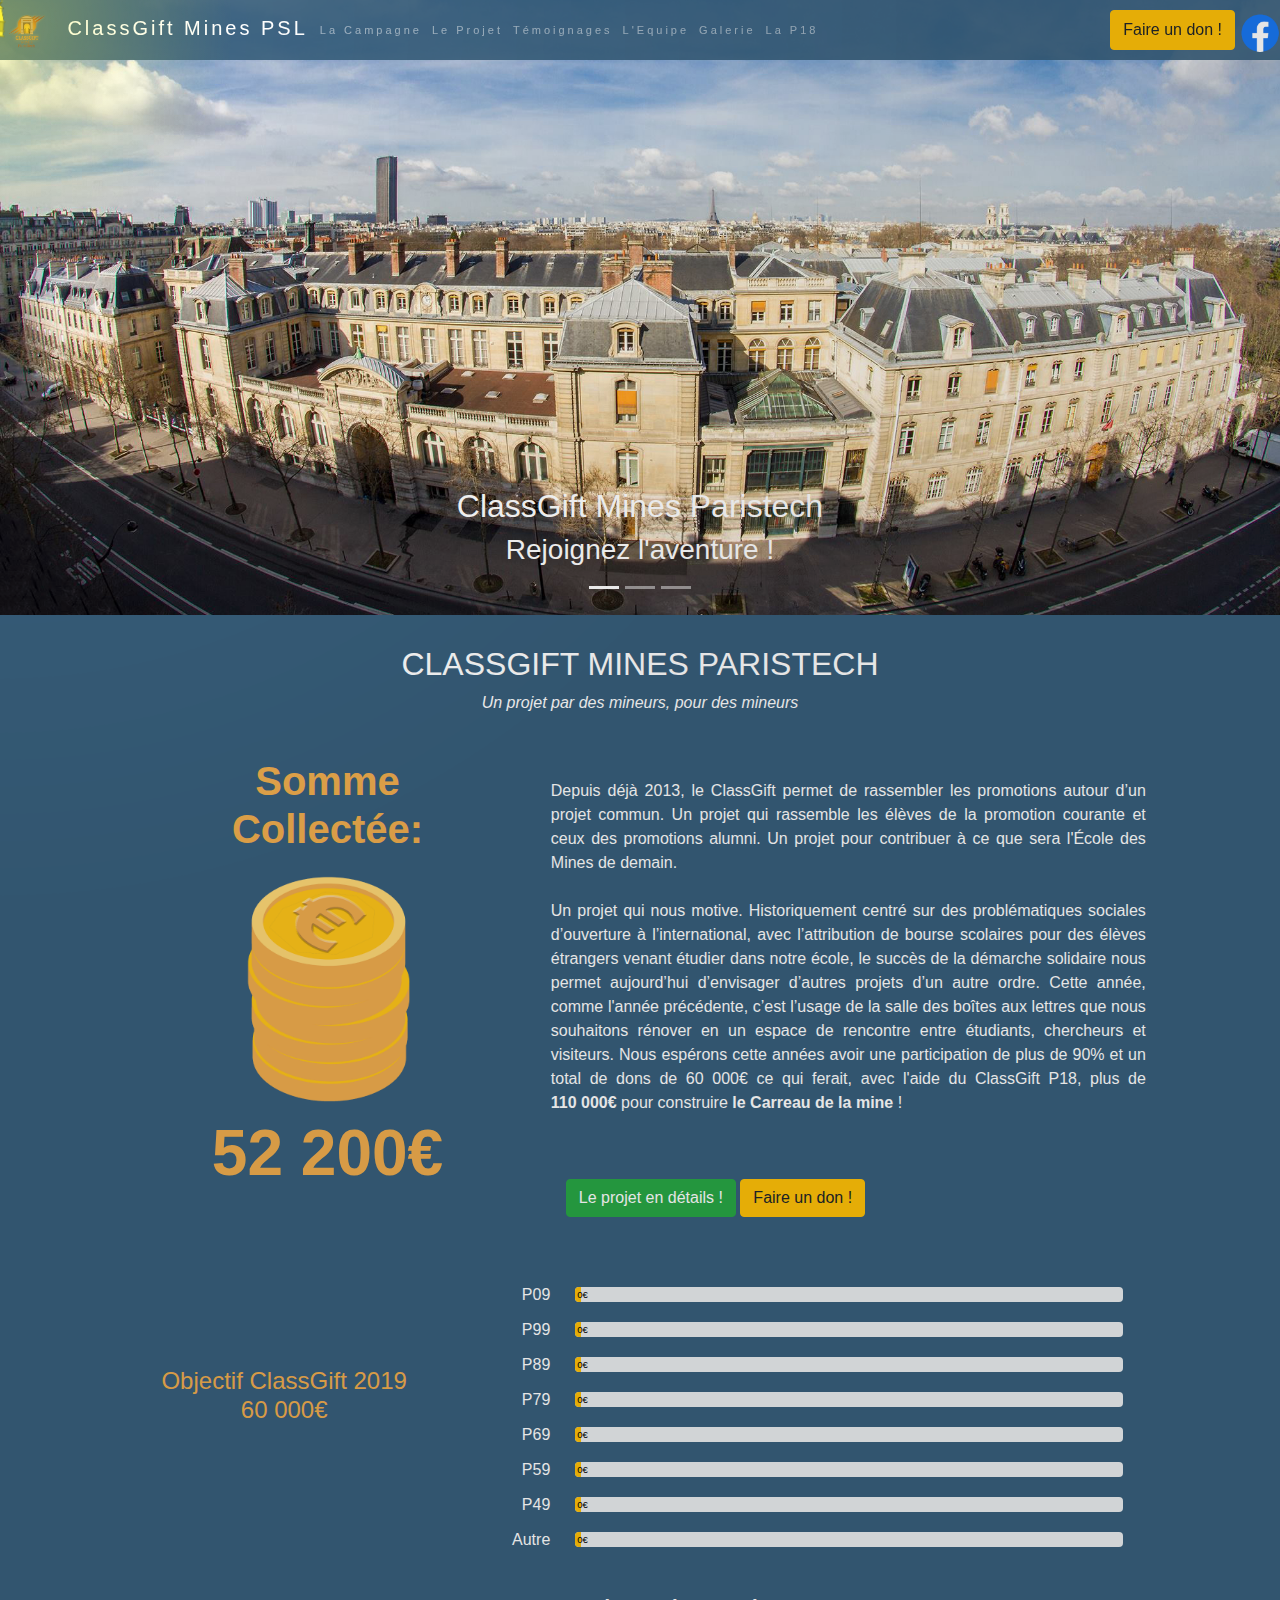
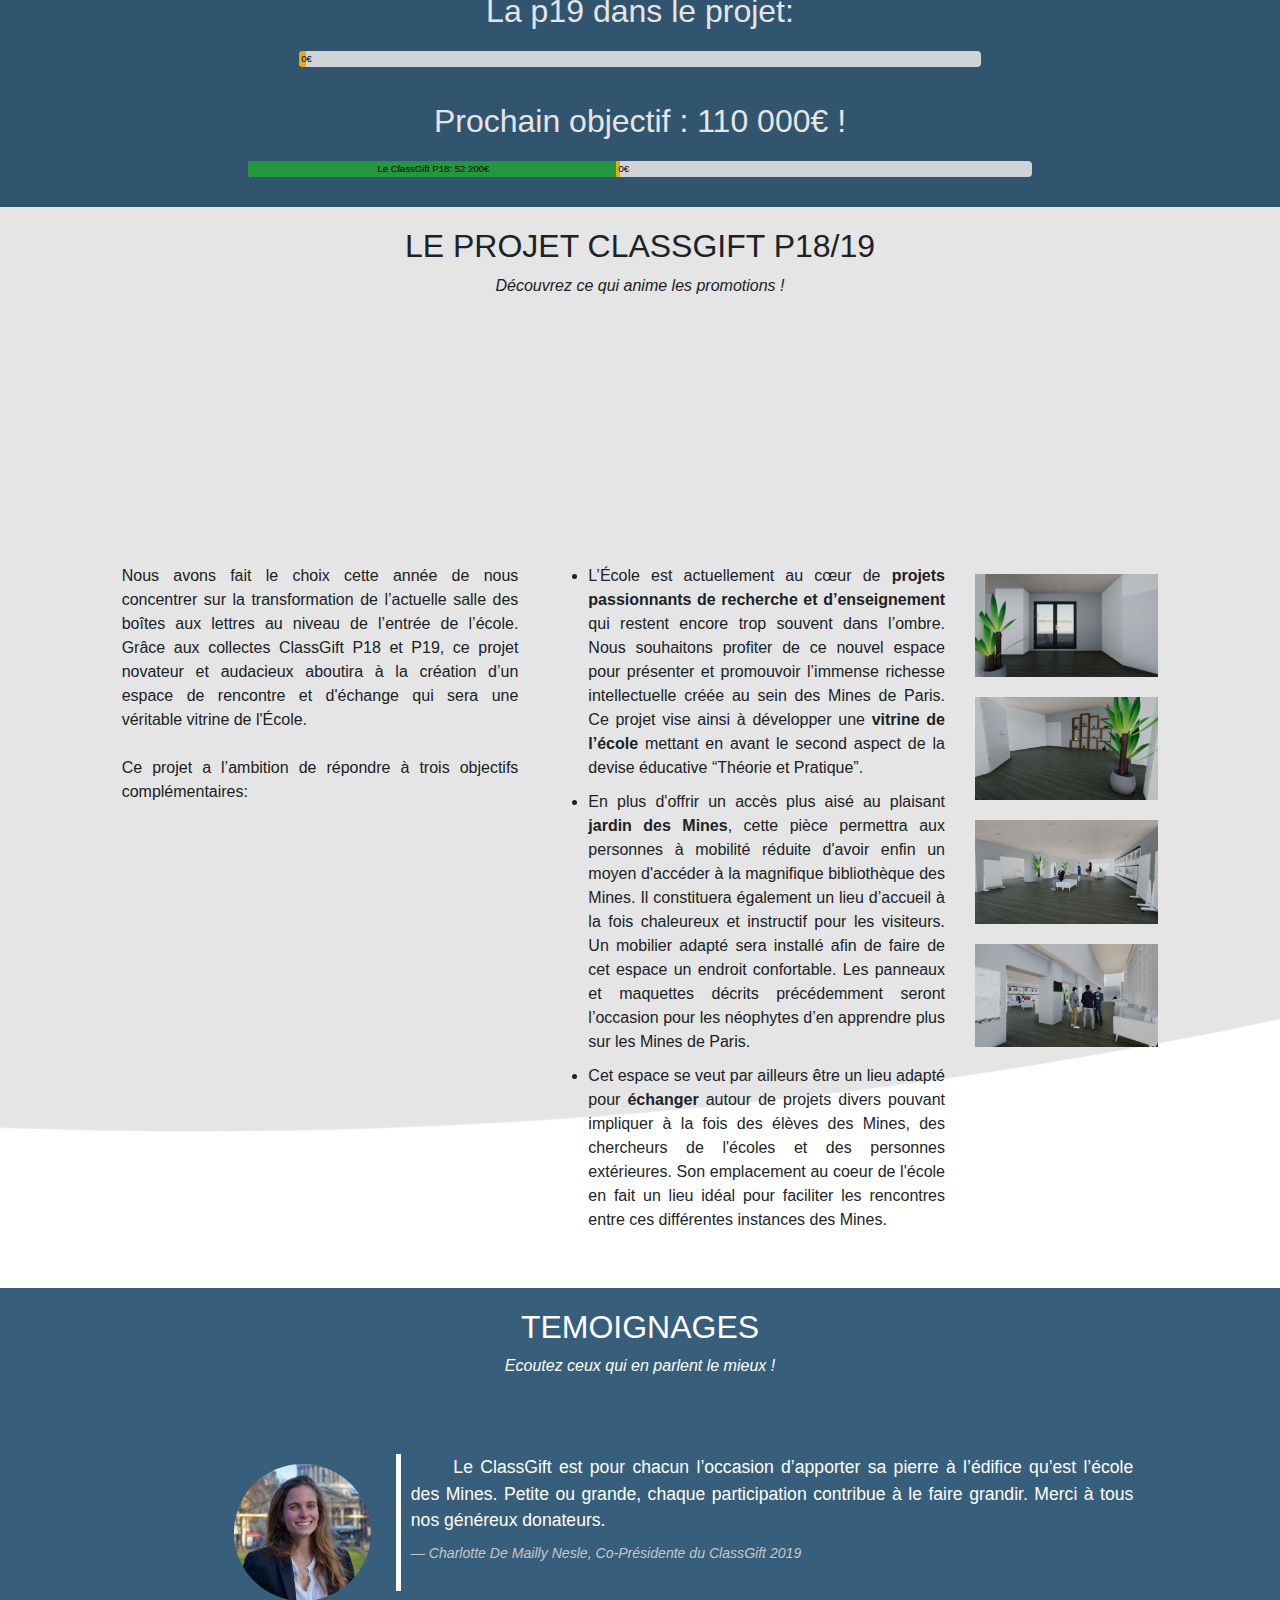
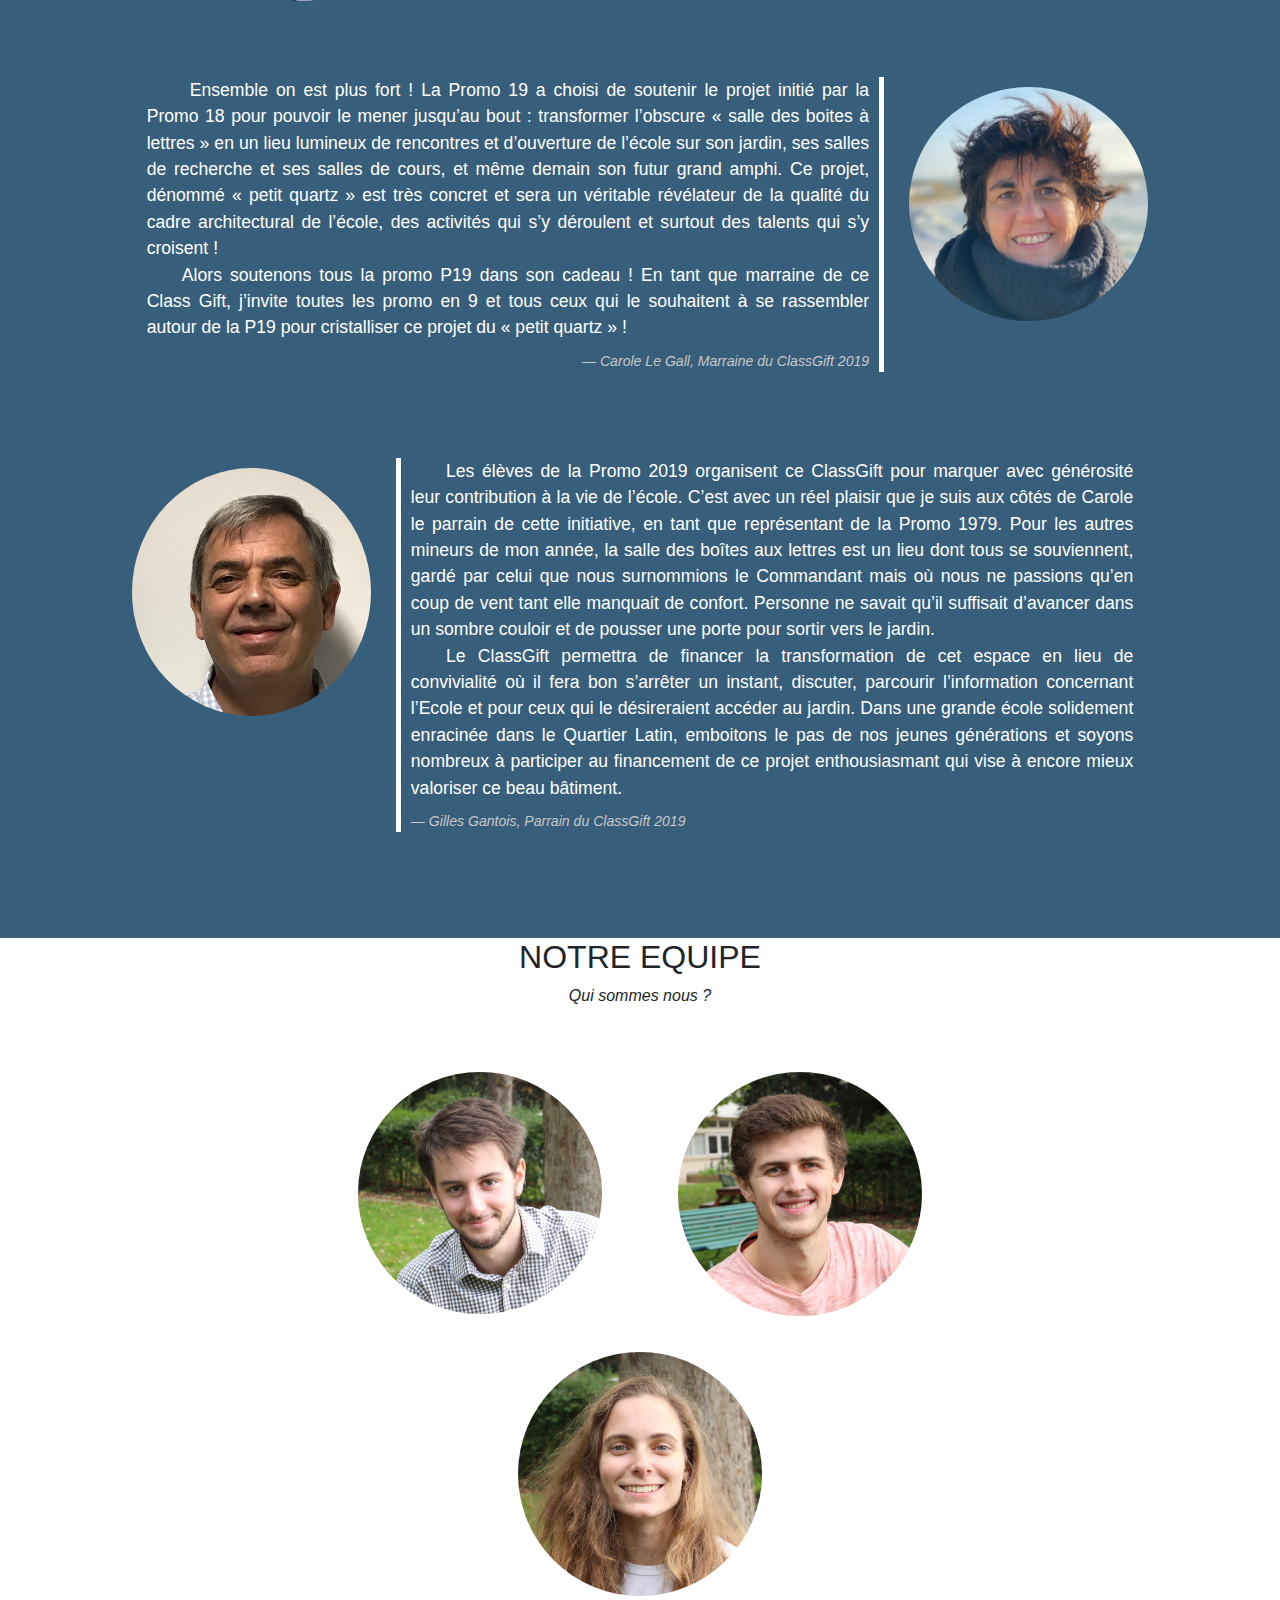
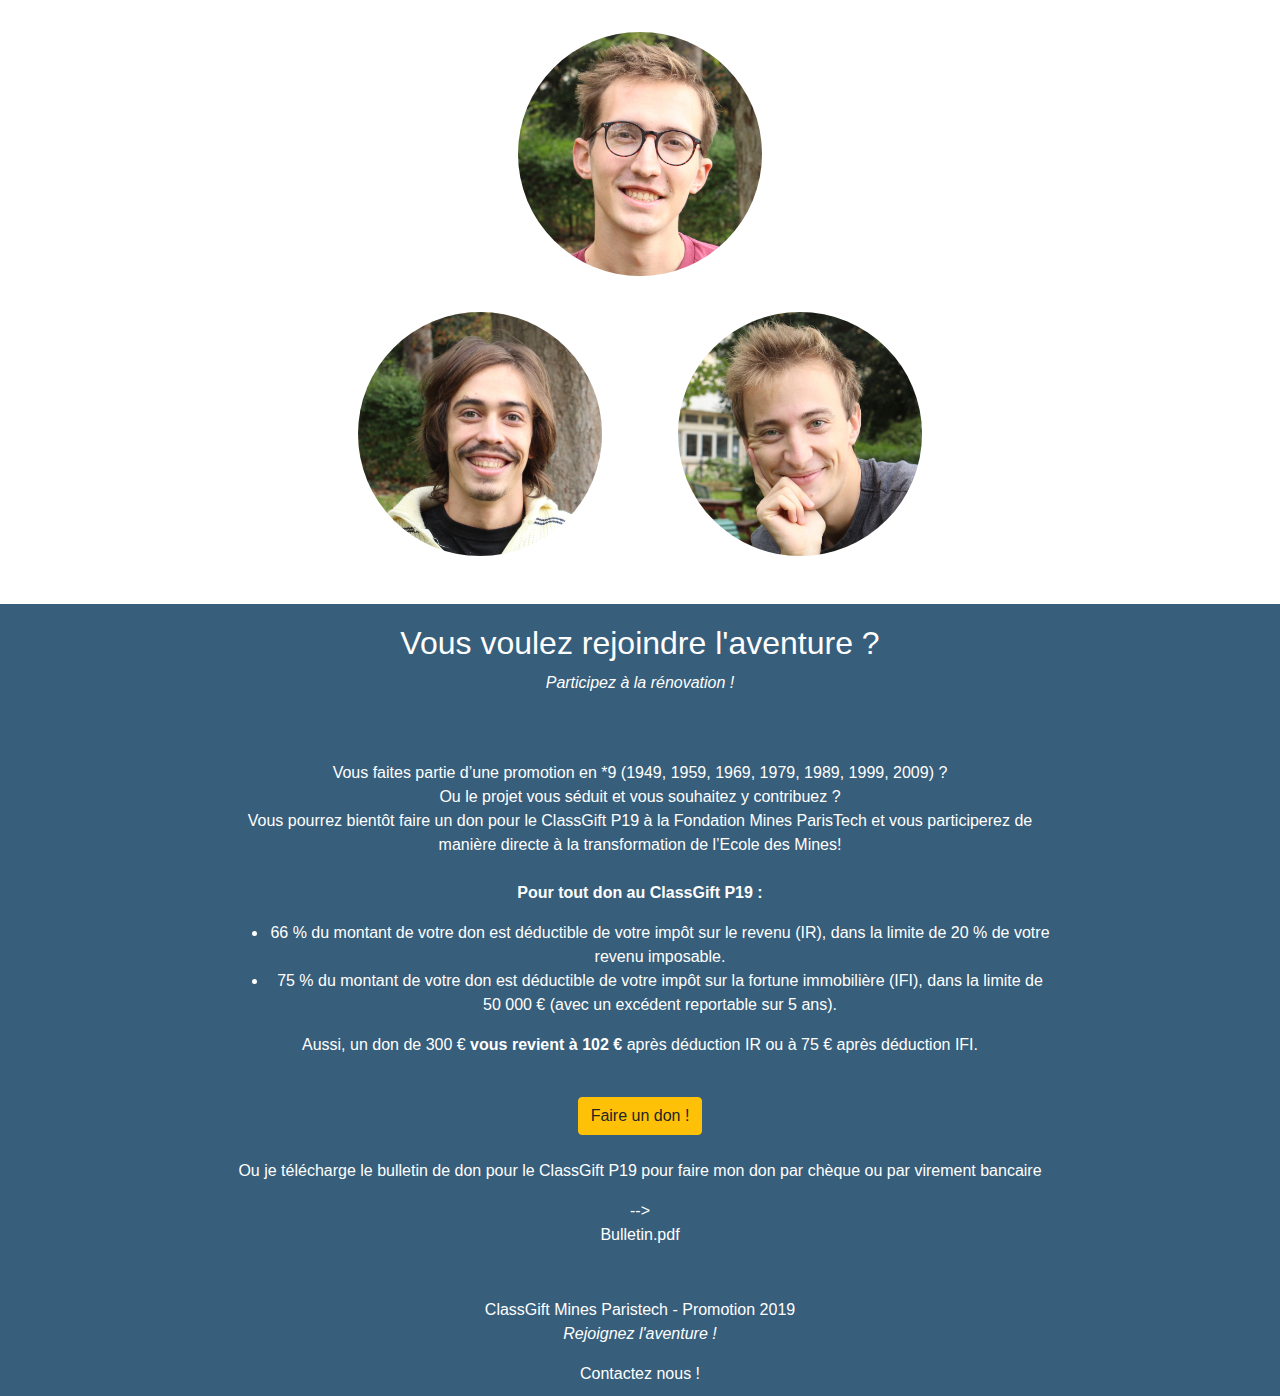
==== commit b84283db: "bizarre bizarre" ====
--- a/index.html
+++ b/index.html
@@ -1,383 +1,432 @@
-<!DOCTYPE html>
-
-<html lang="fr">
-
-<head>
-    <title>ClassGift ENSMP</title>
-    <meta charset="utf-8">
-    <meta name="viewport" content="width=device-width, initial-scale=1">
-
-    <!-- Latest compiled and minified CSS -->
-    <link rel="stylesheet" href="https://maxcdn.bootstrapcdn.com/bootstrap/4.5.2/css/bootstrap.min.css">
-
-    <!-- jQuery library -->
-    <script src="https://ajax.googleapis.com/ajax/libs/jquery/3.5.1/jquery.min.js"></script>
-
-    <!-- Popper JS -->
-    <script src="https://cdnjs.cloudflare.com/ajax/libs/popper.js/1.16.0/umd/popper.min.js"></script>
-
-    <!-- Latest compiled JavaScript -->
-    <script src="https://maxcdn.bootstrapcdn.com/bootstrap/4.5.2/js/bootstrap.min.js"></script>
-
-
-
-    <script src="scripts/index.js" defer></script>
-    <script src="scripts/side-image.js" defer></script>
-
-    <link rel="stylesheet" href="index.css">
-    <link rel="stylesheet" href="common.css">
-    <link rel="icon" type="image/png" href="media/favicon.png" />
-
-    
-</head>
- 
-<body>
-
-    <nav class="navbar navbar-expand-lg navbar-dark fixed-top">
-
-    </nav>
-
-<div id="diapo" class="carousel slide" data-ride="carousel">
-    <ol class="carousel-indicators">
-        <li data-target="#diapo" data-slide-to="0" class="active"></li>
-        <li data-target="#diapo" data-slide-to="1"></li>
-        <li data-target="#diapo" data-slide-to="2"></li>
-    </ol>
-    <div class="carousel-inner">
-        <div class="carousel-item active">
-            <img class="d-block w-100" id= 'carousel_image_mines' src="media/carousel/mineslow.jpg">    
-            <div class="carousel-caption d-none d-md-block">
-                <h2>ClassGift Mines Paristech</h2>
-                <h3>Rejoignez l'aventure !</h3>
-            </div>
-        </div>
-        <div class="carousel-item">
-            <img class="d-block w-100" id= 'carousel_image_proj' src="media/carousel/projlow.jpg">
-            <div class="carousel-caption d-none d-md-block">
-                <h2>Notre projet</h2>
-                <h3>Découvrez l'objectif de la campagne !</h3>
-            </div>
-        </div>
-        <div class="carousel-item">
-            <img class="d-block w-100" id= 'carousel_image_membres' src="media/carousel/membreslow.jpg">
-            <div class="carousel-caption d-none d-md-block">
-                <h2>Témoignages</h2>
-                <h3>Ecoutez ceux qui en parlent le mieux !</h3>
-            </div>
-        </div>
-    </div>
-    <a class="carousel-control-prev" href="#diapo" role="button" data-slide="prev">
-        <span class="carousel-control-prev-icon" aria-hidden="true"></span>
-        <span class="sr-only">Previous</span>
-    </a>
-    <a class="carousel-control-next" href="#diapo" role="button" data-slide="next">
-        <span class="carousel-control-next-icon" aria-hidden="true"></span>
-        <span class="sr-only">Next</span>
-    </a>
-
-
-</div>
-
-
-
-<div id="home" class="container-fluid content">
-    <a id="tohome" class="anchor"></a>
-
-    <div class="container-fluid text-center" style="color:white;">
-
-        <h2>CLASSGIFT MINES PARISTECH</h2> 
-        <p><em>Un projet par des mineurs, pour des mineurs</em></p>
-
-    </div>
-
-    <div class="row align-items-center">
-        <div class="col-md-1"></div>
-        <div class="col-md-4 order-2 order-md-0">
-            <div id="somme_collecte" class="text-center">
-                <h1>
-                    Somme Collectée:
-                </h1>
-                <img id="somme_template" src="media/coin pile.png">
-                <p><strong>52 200€</strong></p>
-            </div>    
-        </div>
-
-        <div class="col-md-6">
-
-            <div id="description_cg">
-                <p>
-                    </br></br>
-                    Depuis déjà 2013, le ClassGift permet de rassembler les promotions 
-                    autour d’un projet commun. Un projet qui rassemble les élèves de la promotion 
-                    courante et ceux des promotions alumni. Un projet pour contribuer à ce que sera 
-                    l'École des Mines de demain.
-                    </br></br> 
-                    
-                    Un projet qui nous motive. Historiquement centré sur des problématiques sociales 
-                    d’ouverture à l’international, avec l’attribution de bourse scolaires pour 
-                    des élèves étrangers venant étudier dans notre école, le succès de la démarche 
-                    solidaire nous permet aujourd’hui d’envisager d’autres projets d’un autre ordre. 
-                    Cette année, comme l'année précédente, c’est l’usage de la salle des 
-                    boîtes aux lettres que nous souhaitons rénover en un espace 
-                    de rencontre entre étudiants, chercheurs et visiteurs. La P18 a participé à hauteur de 33%, 
-                    nous espérons cette années avoir une participation de plus de 90% et un total de dons entre nos deux années de plus de 100 000€ !
-                    </br></br>
-                </p>
-            </div>
-        
-            <div class="container-fluid">
-                
-            
-                <div id="clickme">
-                    <a href="#toprojet"><button type="button" class="btn btn-success"><span class="glyphicon glyphicon-list-alt"></span> Le projet en détails !</button></a>
-                    <a href="https://www.jedonneenligne.org/fondationminesparistech/CLASSGIFT19/" target="_blank"><button type="button" class="btn btn-warning"><span class="glyphicon glyphicon-euro"></span>Faire un don !</button></a>
-                </div>
-            </div>
-                      
-        </div>
-    </div>
-    <div class="row">
-        <div class="col-md-1"></div>
-        <div id="prochain_objectif" class="col-md-4">
-                        
-            <p id="promo-text">La Campagne P18 est terminée ! </br>Merci de votre générosité !</p>
-            <p>Prochain objectif : <br> 100 000€ !</p>
-        </div>
-        <div class="bars col-md-5">
-            <div class="progress promo-bar" >
-                <div class="progress-bar bg-warning" role="progressbar" aria-valuenow="0"
-                aria-valuemin="0" aria-valuemax="100" style="width:83%">P *8</div>
-            </div>
-            <div class="progress promo-bar" >
-                <div class="progress-bar bg-warning" role="progressbar" aria-valuenow="0"
-                aria-valuemin="0" aria-valuemax="100" style="width:1%">P99</div>
-            </div>
-            <div class="progress promo-bar" >
-                <div class="progress-bar bg-warning" role="progressbar" aria-valuenow="0"
-                aria-valuemin="0" aria-valuemax="100" style="width:1%">P89</div>
-            </div>
-            <div class="progress promo-bar">
-                <div class="progress-bar bg-warning" role="progressbar" aria-valuenow="0"
-                aria-valuemin="0" aria-valuemax="100" style="width:1%">P79</div>
-            </div>
-            <div class="progress promo-bar">
-                <div class="progress-bar bg-warning" role="progressbar" aria-valuenow="0"
-                aria-valuemin="0" aria-valuemax="100" style="width:1%">P69</div>
-            </div>
-            <div class="progress promo-bar">
-                <div class="progress-bar bg-warning" role="progressbar" aria-valuenow="0"
-                aria-valuemin="0" aria-valuemax="100" style="width:1%">P59</div>
-            </div>
-            <div class="progress promo-bar">
-                <div class="progress-bar bg-warning" role="progressbar" aria-valuenow="0"
-                aria-valuemin="0" aria-valuemax="100" style="width:17%">Autres promotions</div>
-            </div>
-        </div>
-    </div>
-    <div class="container-fluid">
-        <div class="row">
-            <div class="col-md-2"></div>
-            <div class="col-md-8">
-                <p id="promo-percent">La P18 dans le projet:</p>
-                <div class="progress">
-                    <div class="progress-bar bg-success" role="progressbar" aria-valuenow="0"
-                    aria-valuemin="0" aria-valuemax="100" style="width:33%">33% de la P18 a donné !
-                    </div>
-                </div>
-            </div>
-        </div>
-    </div>
-</div>
-
-
-
-
-<div id="projet">
-        <a id="toprojet" class="anchor"></a>
-
-        <div class="container text-center" >
-            <h2>LE PROJET CLASSGIFT P18/19</h2> 
-            <p><em>Découvrez ce qui anime les promotions !</em></p>
-        </div>
-
-        <iframe src="https://www.youtube-nocookie.com/embed/bk76zGwPuGc" frameborder="0" allow="accelerometer; autoplay; encrypted-media; gyroscope; picture-in-picture" allowfullscreen></iframe>
-
-
-        <div class="row content" controls>
-            
-
-            <div class="col-lg-2"></div>
-            <div class="col-lg-3">
-                <div id="desc_projet"
-                >Nous avons fait le choix cette année de nous concentrer sur la transformation de l’actuelle salle des boîtes aux lettres au niveau de l’entrée de l’école. Grâce aux collectes ClassGift P18 et P19, ce projet novateur et audacieux aboutira à la création d’un espace de rencontre et d'échange qui sera une véritable vitrine de l'École.</br></br>
-                Ce projet a l’ambition de répondre à trois objectifs complémentaires:</div>
-                <div class="embed-responsive embed-responsive-16by9">
-                    <iframe width="560" height="315" src="https://www.youtube.com/embed/5B7GWm-4BRU" frameborder="0" allow="accelerometer; autoplay; clipboard-write; encrypted-media; gyroscope; picture-in-picture" allowfullscreen></iframe>
-                </div>
-            </div>
-            <div class="col-lg-3" id="objectifs">
-                <ul>
-                    <li>L’École est actuellement au cœur de <strong>projets passionnants de recherche et d’enseignement</strong> qui restent encore trop souvent dans l’ombre. Nous souhaitons profiter de ce nouvel espace pour présenter et promouvoir l’immense richesse intellectuelle créée au sein des Mines de Paris. Ce projet vise ainsi à développer une <strong>vitrine de l’école</strong> mettant en avant le second aspect de la devise éducative “Théorie et Pratique”.</li>
-                    <li>En plus d'offrir un accès plus aisé au plaisant <strong>jardin des Mines</strong>, cette pièce permettra aux personnes à mobilité réduite d'avoir enfin un moyen d'accéder à la magnifique bibliothèque des Mines. Il constituera également un lieu d’accueil à la fois chaleureux et instructif pour les visiteurs. Un mobilier adapté sera installé afin de faire de cet espace un endroit confortable. Les panneaux et maquettes décrits précédemment seront l’occasion pour les néophytes d’en apprendre plus sur les Mines de Paris.</li>
-                    <!-- <li>Cet espace se veut par ailleurs être un emplacement adapté pour <strong>échanger autour de projets</strong> professionnels impliquant des élèves des Mines et des personnes extérieures. A l’aide de multiples espaces de travail, il devra faciliter l’organisation de projets pour des petits groupes d’élèves et d’invités. </li> -->
-                </ul>
-
-            </div>
-            <div class="col-lg-2" id="mini_gallery">
-                    <img class="img_projet_gallery" src="media/mini_gallery/Image1.png">
-                    <img class="img_projet_gallery" src="media/mini_gallery/Image2.png">
-                    <img class="img_projet_gallery" src="media/mini_gallery/Image3.png">
-                    <img class="img_projet_gallery" src="media/mini_gallery/Image4.png">
-            </div>
-        </div>
-
-
-</div>
-
-
-<div id="temoignages">
-    <a class="anchor" id="totemoignages"></a>
-
-    <div class="container text-center" style="color:white;" >
-        <h2>TEMOIGNAGES</h2> 
-        <p><em>Ecoutez ceux qui en parlent le mieux !</em></p>
-    </div>
-
-
-    <div class="row content">
-        <div class="col-md-1"></div>
-        <div class="col-md-10">
-
-            <div class="row temoignage">
-                <div class="col-md-3 side-image text-md-right"><img class="rounded-circle img-fluid" src="media/quote/charlotte_low.jpg"></div>
-                <div class="col-md-9">
-                    <blockquote class="blockquote">
-                        &emsp;&emsp; Le ClassGift est pour chacun l’occasion d’apporter sa pierre à l’édifice qu’est l’école des Mines. Petite ou grande, chaque participation contribue à le faire grandir. Merci à tous nos généreux donateurs.
-                        <br>
-                        <footer class="blockquote-footer">Charlotte De Mailly Nesle, Co-Présidente du ClassGift 2019</footer>
-                        <br>
-                    </blockquote>
-                </div>
-            </div>
-
-            <div class="row temoignage">
-                <div class="col-md-9 order-2 order-md-0">
-                    <blockquote class="blockquote right" >
-                        &emsp;&emsp;   Ensemble on est plus fort ! La Promo 19 a choisi de soutenir le projet initié par la Promo 18 pour pouvoir le mener jusqu’au bout : transformer l’obscure « salle des boites à lettres » en un lieu lumineux de rencontres et d’ouverture de l’école sur son jardin, ses salles de recherche et ses salles de cours, et même demain son futur grand amphi. Ce projet, dénommé « petit quartz » est très concret et sera un véritable révélateur de la qualité du cadre architectural de l’école, des activités qui s’y déroulent et surtout des talents qui s’y croisent !
-                        <br>
-                        &emsp;&emsp;Alors soutenons tous la promo P19 dans son cadeau ! En tant que marraine de ce Class Gift, j’invite toutes les promo en 9 et tous ceux qui le souhaitent à se rassembler autour de la P19 pour cristalliser ce projet du « petit quartz » !
-                        <footer class="blockquote-footer" style="text-align: right;">Carole Le Gall, Marraine du ClassGift 2019</footer>
-                    </blockquote>
-                </div>
-                <div class="col-md-3 side-image text-right" ><img class="rounded-circle img-fluid"src="media/quote/carole.jpg"></div>
-            </div>
-
-            <div class="row temoignage">
-                <div class="col-md-3 side-image text-md-right"><img class="rounded-circle img-fluid" src="media/quote/gilles.jpg"></div>
-                <div class="col-md-9">
-                    <blockquote class="blockquote">
-                        &emsp;&emsp;Les élèves de la Promo 2019 ont repris le flambeau de leurs prédécesseurs et organisent ce ClassGift pour marquer avec générosité leur contribution à la vie de l’école. C’est avec un réel plaisir que je suis aux côtés de Carole le parrain de cette initiative, en tant que représentant de la Promo 1979. Pour les autres mineurs de mon année, la salle des boîtes aux lettres est un lieu dont tous se souviennent, gardé par celui que nous surnommions le Commandant mais où nous ne passions qu’en coup de vent tant elle manquait de confort. Personne ne savait qu’il suffisait d’avancer dans un sombre couloir et de pousser une porte pour sortir vers le jardin. 
-                        <br> 
-                        &emsp;&emsp;Le ClassGift permettra de financer le projet baptisé Petit Quartz pour la transformation de cet espace en lieu de convivialité où il fera bon s’arrêter un instant, discuter, parcourir l’information concernant l’Ecole et pour ceux qui le désireraient accéder au jardin. La Promo 2019 poursuit l’initiative de la précédente en y ajoutant le souci d’en faire un espace répondant aux concepts les plus modernes en matière d’écoconception développés par les labos de l’Ecole et en l’inscrivant dans le projet Grand Quartz de grand amphithéâtre de 450 places. Dans une grande école solidement enracinée dans le Quartier Latin, emboitons le pas de nos jeunes générations et soyons nombreux à participer au financement de ce projet enthousiasmant qui vise à encore mieux valoriser ce beau bâtiment. 
-                        <footer class="blockquote-footer">Gilles Gantois, Parrain du ClassGift 2019</footer>
-                    </blockquote>
-                </div>
-            </div>
-
-
-        </div>
-    </div>
-</div>
-
-<div id="equipe">
-    <a class="anchor" id="toequipe"></a>
-
-    <div class="container-fluid text-center" >
-        <h2>NOTRE EQUIPE</h2> 
-        <p><em>Qui sommes nous ?</em></p>
-    </div>
-
-    <div class="tetes content">
-        <div class="row justify-content-center">
-            <div class="col-md-3 text-center member">
-                <a href=".collapse1" data-toggle="collapse" id="link11"><img src="media/team/19favre.jpg" class="rounded-circle img-fluid"></a> 
-                <div class="text-center collapse collapse1" id="collapse11"><p><strong>Ambroise Favre classe</strong></p> <p>Pôle projet</p></div>
-            </div>
-            <div class="col-md-3 text-center member">
-                <a href=".collapse1" data-toggle="collapse" id="link12"><img src="media/team/19moeneclaey.jpg" class="rounded-circle img-fluid"></a>
-                <div class="text-center collapse collapse1" id="collapse12"><p><strong>Léopold Moeneclaey classe</strong></p> <p>Pôle projet</p></div>
-            </div>
-        </div>
-
-        <div class="row text-center justify-content-center">
-            <div class="col-md-3 text-center member">
-                <a href="#collapse22" data-toggle="collapse" id="link22"><img src="media/team/19charlotte.jpg" class="rounded-circle img-fluid"></a>
-                <div id="collapse22" class="text-center collapse "><p><strong>Charlotte De Mailly Nesle</strong></p> <p>Co-présidente</p></div>
-            </div>
-        </div>
-        <div class="row text-center justify-content-center">
-            <div class="col-md-3 text-center member">
-                <a href="#collapse21" data-toggle="collapse" id="link21"><img src="media/team/19plessix.jpg" class="rounded-circle img-fluid"></a> 
-                <div id="collapse21" class="text-center collapse "><p><strong>Pierre-Adrien Plessix</strong></p> <p>Co-président</p></div>
-            </div>
-        </div>
-
-        <div class="row justify-content-center">
-            <div class="col-md-3 text-center member">
-                <a href=".collapse3" data-toggle="collapse" id="link31"><img src="media/team/19ferriere.jpg" class="rounded-circle img-fluid"></a> 
-                <div class="text-center collapse collapse3" id="collapse31"><p><strong>Arsène Ferrière</strong></p> <p>Webmaster</p></div>
-            </div>
-            <div class="col-md-3 text-center member">
-                <a href=".collapse3" data-toggle="collapse" id="link32"><img src="media/team/19goux.jpg" class="rounded-circle img-fluid" ></a>
-                <div class="text-center collapse collapse3" id="collapse32"><p><strong>Hadrien Goux</strong></p> <p>Pôle communication</p></div>
-            </div>
-        </div>
-    </div>
-</div>
-
-<div id="info">
-    <div class="container text-center" >
-        <h2>Vous voulez rejoindre l'aventure ?</h2> 
-        <p><em>Participez à la rénovation !</em></p>
-    </div>
-    
-    <div class="row content">
-        <div class="col-md-2"></div>
-        <div class="col-md-8">
-            <p>
-                Vous faites partie d’une promotion en *9 (1949, 1959, 1969, 1979, 1989, 1999, 2009) ?</br> Ou le projet vous séduit et vous souhaitez y contribuez ? </br>
-                Vous pourrez bientôt faire un don pour le ClassGift P19 à la Fondation Mines ParisTech et vous participerez de manière directe à la transformation de l’Ecole des Mines!</br>
-                </br><strong>Pour tout don au ClassGift P19 :</strong></br>
-                <ul>
-                <li>66 % du montant de votre don est déductible de votre impôt sur le revenu (IR), dans la limite de 20 % de votre revenu imposable. </li>
-                <li>75 % du montant de votre don est déductible de votre impôt sur la fortune immobilière (IFI), dans la limite de 50 000 € (avec un excédent reportable sur 5 ans). </li>
-                </ul>
-                Aussi, un don de 300 € <strong>vous revient à 102 €</strong> après déduction IR ou à 75 € après déduction IFI. 
-                </br></br>
-            </p> 
-
-            <a href="https://www.jedonneenligne.org/fondationminesparistech/CLASSGIFT19/" target="_blank"><button type="button" class="btn btn-warning"><span class="glyphicon glyphicon-euro"></span>Faire un don !</button></a>
-       
-            <p></br>Ou je télécharge le bulletin de don pour le ClassGift P19 pour faire mon don par chèque ou par virement bancaire</p>
-        -->
-            <p><a href="media/BulletinClassGiftP19.pdf" style="color:white;">Bulletin.pdf</a></p>
-        </div>
-       <div class="col-md-2"></div>
-    </div>
-</div>
-
-
-
-
-</body>
-
-
-<footer id="page-footer">
-</footer>
-</html>
-<script>
-    $(function(){
-  $(".navbar").load("nav.html");
-  $("#page-footer").load("footer.html");
-});
+<!DOCTYPE html>
+
+<html lang="fr">
+
+<head>
+    <title>ClassGift ENSMP</title>
+    <meta charset="utf-8">
+    <meta name="viewport" content="width=device-width, initial-scale=1">
+
+    <!-- Latest compiled and minified CSS -->
+    <link rel="stylesheet" href="https://maxcdn.bootstrapcdn.com/bootstrap/4.5.2/css/bootstrap.min.css">
+
+    <!-- jQuery library -->
+    <script src="https://ajax.googleapis.com/ajax/libs/jquery/3.5.1/jquery.min.js"></script>
+
+    <!-- Popper JS -->
+    <script src="https://cdnjs.cloudflare.com/ajax/libs/popper.js/1.16.0/umd/popper.min.js"></script>
+
+    <!-- Latest compiled JavaScript -->
+    <script src="https://maxcdn.bootstrapcdn.com/bootstrap/4.5.2/js/bootstrap.min.js"></script>
+
+
+
+    <script src="scripts/index.js" defer></script>
+    <script src="scripts/side-image.js" defer></script>
+    <script src="scripts/pendulum.js"></script>
+
+    <link rel="stylesheet" href="index.css">
+    <link rel="stylesheet" href="common.css">
+    <link rel="icon" type="image/png" href="media/favicon.png" />
+
+    
+</head>
+ 
+<body>
+
+    <nav class="navbar navbar-expand-lg navbar-dark fixed-top">
+
+    </nav>
+
+<div id="diapo" class="carousel slide" data-ride="carousel">
+    <ol class="carousel-indicators">
+        <li data-target="#diapo" data-slide-to="0" class="active"></li>
+        <li data-target="#diapo" data-slide-to="1"></li>
+        <li data-target="#diapo" data-slide-to="2"></li>
+    </ol>
+    <div class="carousel-inner">
+        <div class="carousel-item active">
+            <img class="d-block w-100" id= 'carousel_image_mines' src="media/carousel/mineslow.jpg">    
+            <div class="carousel-caption d-none d-md-block">
+                <h2>ClassGift Mines Paristech</h2>
+                <h3>Rejoignez l'aventure !</h3>
+            </div>
+        </div>
+        <div class="carousel-item">
+            <img class="d-block w-100" id= 'carousel_image_proj' src="media/carousel/projlow.jpg">
+            <div class="carousel-caption d-none d-md-block">
+                <h2>Notre projet</h2>
+                <h3>Découvrez l'objectif de la campagne !</h3>
+            </div>
+        </div>
+        <div class="carousel-item">
+            <img class="d-block w-100" id= 'carousel_image_membres' src="media/carousel/membreslow.jpg">
+            <div class="carousel-caption d-none d-md-block">
+                <h2>Témoignages</h2>
+                <h3>Ecoutez ceux qui en parlent le mieux !</h3>
+            </div>
+        </div>
+    </div>
+    <a class="carousel-control-prev" href="#diapo" role="button" data-slide="prev">
+        <span class="carousel-control-prev-icon" aria-hidden="true"></span>
+        <span class="sr-only">Previous</span>
+    </a>
+    <a class="carousel-control-next" href="#diapo" role="button" data-slide="next">
+        <span class="carousel-control-next-icon" aria-hidden="true"></span>
+        <span class="sr-only">Next</span>
+    </a>
+
+
+</div>
+
+
+
+<div id="home" class="container-fluid content">
+    <a id="tohome" class="anchor"></a>
+
+    <div class="container-fluid text-center" style="color:white;">
+
+        <h2>CLASSGIFT MINES PARISTECH</h2> 
+        <p><em>Un projet par des mineurs, pour des mineurs</em></p>
+
+    </div>
+
+    <div class="row align-items-center">
+        <div class="col-md-1"></div>
+        <div class="col-md-4 order-2 order-md-0">
+            <div id="somme_collecte" class="text-center">
+                <h1>
+                    Somme Collectée:
+                </h1>
+                <img id="somme_template" src="media/coin pile.png">
+                <p><strong>52 200€</strong></p>
+            </div>    
+        </div>
+
+        <div class="col-md-6">
+
+            <div id="description_cg">
+                <p>
+                    </br></br>
+                    Depuis déjà 2013, le ClassGift permet de rassembler les promotions 
+                    autour d’un projet commun. Un projet qui rassemble les élèves de la promotion 
+                    courante et ceux des promotions alumni. Un projet pour contribuer à ce que sera 
+                    l'École des Mines de demain.
+                    </br></br> 
+                    
+                    Un projet qui nous motive. Historiquement centré sur des problématiques sociales 
+                    d’ouverture à l’international, avec l’attribution de bourse scolaires pour 
+                    des élèves étrangers venant étudier dans notre école, le succès de la démarche 
+                    solidaire nous permet aujourd’hui d’envisager d’autres projets d’un autre ordre. 
+                    Cette année, comme l'année précédente, c’est l’usage de la salle des 
+                    boîtes aux lettres que nous souhaitons rénover en un espace 
+                    de rencontre entre étudiants, chercheurs et visiteurs. Nous espérons cette années 
+                    avoir une participation de plus de 90% et un total de dons de 60 000€ ce qui ferait, avec l'aide du ClassGift P18,
+                    plus de <strong>110 000€</strong> pour construire <strong>le Carreau de la mine</strong> !
+                    </br></br>
+                </p>
+            </div>
+        
+            <div class="container-fluid">
+                
+            
+                <div id="clickme">
+                    <a href="#toprojet"><button type="button" class="btn btn-success"><span class="glyphicon glyphicon-list-alt"></span> Le projet en détails !</button></a>
+                    <a href="https://www.jedonneenligne.org/fondationminesparistech/CLASSGIFT19/" target="_blank"><button type="button" class="btn btn-warning"><span class="glyphicon glyphicon-euro"></span>Faire un don !</button></a>
+                </div>
+            </div>
+                      
+        </div>
+    </div>
+    <div class="row">
+        <div class="col-md-1"></div>
+        <div id="prochain_objectif" class="col-md-4">
+        </div>
+    </div>
+    <div class="container-fluid">
+        
+        <div class="row justify-content-center align-items-center">
+            <h4 class="col-md-3 text-center" id="objectif-p19">Objectif ClassGift 2019 <br> 60 000€</h4>
+            <div class="bars col-md-7">
+                <div class="row align-items-center justify-content-between">
+
+                    <span class="col-sm-2 promo text-right">P09</span>
+                    <div class="progress promo-bar" >
+                        <div class="progress-bar bg-warning" role="progressbar" aria-valuenow="0"
+                        aria-valuemin="0" aria-valuemax="100" style="width:1%">0€</div>
+                    </div>
+                </div>
+                <div class="row align-items-center justify-content-between">
+
+                    <span class="col-sm-2 promo text-right">P99</span>
+                    <div class="progress promo-bar" >
+                        <div class="progress-bar bg-warning" role="progressbar" aria-valuenow="0"
+                        aria-valuemin="0" aria-valuemax="100" style="width:1%">0€</div>
+                    </div>
+                </div>
+                <div class="row align-items-center justify-content-between">
+                    <span class="col-sm-2 promo text-right">P89</span>
+                    <div class="progress promo-bar" >
+                        <div class="progress-bar bg-warning" role="progressbar" aria-valuenow="0"
+                        aria-valuemin="0" aria-valuemax="100" style="width:1%">0€</div>
+                    </div>
+                </div>
+                <div class="row align-items-center justify-content-between">
+                    <span class="col-sm-2 promo text-right">P79</span>
+                    <div class="progress promo-bar">
+                        <div class="progress-bar bg-warning" role="progressbar" aria-valuenow="0"
+                        aria-valuemin="0" aria-valuemax="100" style="width:1%">0€</div>
+                    </div>
+                </div>
+                <div class="row align-items-center justify-content-between">
+                    <span class="col-sm-2 promo text-right">P69</span>
+                    <div class="progress promo-bar">
+                        <div class="progress-bar bg-warning" role="progressbar" aria-valuenow="0"
+                        aria-valuemin="0" aria-valuemax="100" style="width:1%">0€</div>
+                    </div>
+                </div>
+                <div class="row align-items-center justify-content-between">
+                    <span class="col-sm-2 promo text-right">P59</span>
+                    <div class="progress promo-bar">
+                        <div class="progress-bar bg-warning" role="progressbar" aria-valuenow="0"
+                        aria-valuemin="0" aria-valuemax="100" style="width:1%">0€</div>
+                    </div>
+                </div>
+                <div class="row align-items-center justify-content-between">
+                    <span class="col-sm-2 promo text-right">P49</span>
+                    <div class="progress promo-bar ">
+                        <div class="progress-bar bg-warning" role="progressbar" aria-valuenow="0"
+                        aria-valuemin="0" aria-valuemax="100" style="width:1%">0€</div>
+                    </div>
+                </div>
+                <div class="row align-items-center justify-content-between">
+                    <span class="col-sm-2 promo text-right">Autre</span>
+                    <div class="progress promo-bar">
+                        <div class="progress-bar bg-warning" role="progressbar" aria-valuenow="0"
+                        aria-valuemin="0" aria-valuemax="100" style="width:1%">0€</div>
+                    </div>
+                </div>
+            </div>
+        </div>
+
+        <div class="row justify-content-center">
+            <div class="col-md-7">
+                <p id="promo-percent" class="text-center">La p19 dans le projet:</p>
+                <div class="progress">
+                    <div class="progress-bar bg-warning" role="progressbar" aria-valuenow="0"
+                    aria-valuemin="0" aria-valuemax="100" style="width:1%">0€
+                    </div>
+                </div>
+            </div>                
+        </div>
+
+        <div class="row justify-content-center">
+            <div class="col-md-8">
+                <p id="promo-percent" class="text-center">Prochain objectif : 110 000€ !</p>
+                <div class="progress">
+                    <div class="progress-bar bg-success" role="progressbar" aria-valuenow="0"
+                    aria-valuemin="0" aria-valuemax="100" style="width:47%">Le ClassGift P18: 52 200€
+                    </div>
+                    <div class="progress-bar bg-warning" role="progressbar" aria-valuenow="0"
+                    aria-valuemin="0" aria-valuemax="100" style="width:0.5%">0€
+                    </div>
+                </div>
+            </div>                
+        </div>
+
+    </div>
+</div>
+
+
+
+
+<div id="projet">
+        <a id="toprojet" class="anchor"></a>
+
+        <div class="container text-center" >
+            <h2>LE PROJET CLASSGIFT P18/19</h2> 
+            <p><em>Découvrez ce qui anime les promotions !</em></p>
+        </div>
+        <div class="iframe-container">
+            <iframe src="https://www.youtube.com/embed/71Y3w-brSDk" frameborder="0" allow="accelerometer; autoplay; encrypted-media; gyroscope; picture-in-picture" allowfullscreen></iframe>
+        </div>
+
+
+        <div class="row content justify-content-center" controls>
+            <div class="col-lg-4">
+                <div id="desc_projet">
+                    Nous avons fait le choix cette année de nous concentrer sur la transformation de l’actuelle salle des boîtes aux lettres au niveau de l’entrée de l’école. Grâce aux collectes ClassGift P18 et P19, ce projet novateur et audacieux aboutira à la création d’un espace de rencontre et d'échange qui sera une véritable vitrine de l'École.</br></br>
+                Ce projet a l’ambition de répondre à trois objectifs complémentaires:</div>
+                <div class="embed-responsive embed-responsive-16by9">
+                    <iframe src="https://www.youtube.com/embed/5B7GWm-4BRU" frameborder="0" allow="accelerometer; autoplay; clipboard-write; encrypted-media; gyroscope; picture-in-picture" allowfullscreen></iframe>
+                </div>
+            </div>
+            <div class="col-lg-4" id="objectifs">
+                <ul>
+                    <li>L’École est actuellement au cœur de <strong>projets passionnants de recherche et d’enseignement</strong> qui restent encore trop souvent dans l’ombre. Nous souhaitons profiter de ce nouvel espace pour présenter et promouvoir l’immense richesse intellectuelle créée au sein des Mines de Paris. Ce projet vise ainsi à développer une <strong>vitrine de l’école</strong> mettant en avant le second aspect de la devise éducative “Théorie et Pratique”.</li>
+                    <li>En plus d'offrir un accès plus aisé au plaisant <strong>jardin des Mines</strong>, cette pièce permettra aux personnes à mobilité réduite d'avoir enfin un moyen d'accéder à la magnifique bibliothèque des Mines. Il constituera également un lieu d’accueil à la fois chaleureux et instructif pour les visiteurs. Un mobilier adapté sera installé afin de faire de cet espace un endroit confortable. Les panneaux et maquettes décrits précédemment seront l’occasion pour les néophytes d’en apprendre plus sur les Mines de Paris.</li>
+                    <li>Cet espace se veut par ailleurs être un lieu adapté pour <strong>échanger</strong> autour de projets divers pouvant impliquer à la fois des élèves des Mines, des chercheurs de l'écoles et des personnes extérieures. Son emplacement au coeur de l'école en fait un lieu idéal pour faciliter les rencontres entre ces différentes instances des Mines.  </li>
+                </ul>
+
+            </div>
+            <div class="col-lg-2" id="mini_gallery">
+                    <img class="img_projet_gallery" src="media/mini_gallery/Image1_low.png">
+                    <img class="img_projet_gallery" src="media/mini_gallery/Image2_low.png">
+                    <img class="img_projet_gallery" src="media/mini_gallery/Image3_low.png">
+                    <img class="img_projet_gallery" src="media/mini_gallery/Image4_low.png">
+            </div>
+        </div>
+
+
+</div>
+
+
+<div id="temoignages">
+    <a class="anchor" id="totemoignages"></a>
+
+    <div class="container text-center" style="color:white;" >
+        <h2>TEMOIGNAGES</h2> 
+        <p><em>Ecoutez ceux qui en parlent le mieux !</em></p>
+    </div>
+
+
+    <div class="row content">
+        <div class="col-md-1"></div>
+        <div class="col-md-10">
+
+            <div class="row temoignage">
+                <div class="col-md-3 side-image text-md-right"><img class="rounded-circle img-fluid" src="media/quote/charlotte_low.jpg"></div>
+                <div class="col-md-9">
+                    <blockquote class="blockquote">
+                        &emsp;&emsp; Le ClassGift est pour chacun l’occasion d’apporter sa pierre à l’édifice qu’est l’école des Mines. Petite ou grande, chaque participation contribue à le faire grandir. Merci à tous nos généreux donateurs.
+                        <br>
+                        <footer class="blockquote-footer">Charlotte De Mailly Nesle, Co-Présidente du ClassGift 2019</footer>
+                        <br>
+                    </blockquote>
+                </div>
+            </div>
+
+            <div class="row temoignage">
+                <div class="col-md-9 order-2 order-md-0">
+                    <blockquote class="blockquote right" >
+                        &emsp;&emsp;   Ensemble on est plus fort ! La Promo 19 a choisi de soutenir le projet initié par la Promo 18 pour pouvoir le mener jusqu’au bout : transformer l’obscure « salle des boites à lettres » en un lieu lumineux de rencontres et d’ouverture de l’école sur son jardin, ses salles de recherche et ses salles de cours, et même demain son futur grand amphi. Ce projet, dénommé « petit quartz » est très concret et sera un véritable révélateur de la qualité du cadre architectural de l’école, des activités qui s’y déroulent et surtout des talents qui s’y croisent !
+                        <br>
+                        &emsp;&emsp;Alors soutenons tous la promo P19 dans son cadeau ! En tant que marraine de ce Class Gift, j’invite toutes les promo en 9 et tous ceux qui le souhaitent à se rassembler autour de la P19 pour cristalliser ce projet du « petit quartz » !
+                        <footer class="blockquote-footer" style="text-align: right;">Carole Le Gall, Marraine du ClassGift 2019</footer>
+                    </blockquote>
+                </div>
+                <div class="col-md-3 side-image text-right" ><img class="rounded-circle img-fluid"src="media/quote/carole.jpg"></div>
+            </div>
+
+            <div class="row temoignage">
+                <div class="col-md-3 side-image text-md-right"><img class="rounded-circle img-fluid" src="media/quote/gilles.jpg"></div>
+                <div class="col-md-9">
+                    <blockquote class="blockquote">
+                        &emsp;&emsp;Les élèves de la Promo 2019 organisent ce ClassGift pour marquer avec générosité leur contribution à la vie de l’école. C’est avec un réel plaisir que je suis aux côtés de Carole le parrain de cette initiative, en tant que représentant de la Promo 1979. Pour les autres mineurs de mon année, la salle des boîtes aux lettres est un lieu dont tous se souviennent, gardé par celui que nous surnommions le Commandant mais où nous ne passions qu’en coup de vent tant elle manquait de confort. Personne ne savait qu’il suffisait d’avancer dans un sombre couloir et de pousser une porte pour sortir vers le jardin. 
+                        <br> 
+                        &emsp;&emsp;Le ClassGift permettra de financer la transformation de cet espace en lieu de convivialité où il fera bon s’arrêter un instant, discuter, parcourir l’information concernant l’Ecole et pour ceux qui le désireraient accéder au jardin. Dans une grande école solidement enracinée dans le Quartier Latin, emboitons le pas de nos jeunes générations et soyons nombreux à participer au financement de ce projet enthousiasmant qui vise à encore mieux valoriser ce beau bâtiment. 
+                        <footer class="blockquote-footer">Gilles Gantois, Parrain du ClassGift 2019</footer>
+                    </blockquote>
+                </div>
+            </div>
+
+
+        </div>
+    </div>
+</div>
+
+<div id="equipe">
+    <a class="anchor" id="toequipe"></a>
+
+    <div class="container-fluid text-center" >
+        <h2>NOTRE EQUIPE</h2> 
+        <p><em>Qui sommes nous ?</em></p>
+    </div>
+
+    <div class="tetes content">
+        <div class="row justify-content-center">
+            <div class="col-md-3 text-center member">
+                <a href=".collapse1" data-toggle="collapse" id="link11"><img src="media/team/19favre.jpg" class="rounded-circle img-fluid"></a> 
+                <div class="text-center collapse collapse1" id="collapse11"><p><strong>Ambroise Favre</strong></p> <p>Pôle projet</p></div>
+            </div>
+            <div class="col-md-3 text-center member">
+                <a href=".collapse1" data-toggle="collapse" id="link12"><img src="media/team/19moeneclaey.jpg" class="rounded-circle img-fluid"></a>
+                <div class="text-center collapse collapse1" id="collapse12"><p><strong>Léopold Moeneclaey</strong></p> <p>Pôle projet</p></div>
+            </div>
+        </div>
+
+        <div class="row text-center justify-content-center">
+            <div class="col-md-3 text-center member">
+                <a href="#collapse22" data-toggle="collapse" id="link22"><img src="media/team/19charlotte.jpg" class="rounded-circle img-fluid"></a>
+                <div id="collapse22" class="text-center collapse "><p><strong>Charlotte De Mailly Nesle</strong></p> <p>Co-présidente</p></div>
+            </div>
+        </div>
+        <div class="row text-center justify-content-center">
+            <div class="col-md-3 text-center member">
+                <a href="#collapse21" data-toggle="collapse" id="link21"><img src="media/team/19plessix.jpg" class="rounded-circle img-fluid"></a> 
+                <div id="collapse21" class="text-center collapse "><p><strong>Pierre-Adrien Plessix</strong></p> <p>Co-président</p></div>
+            </div>
+        </div>
+
+        <div class="row justify-content-center">
+            <div class="col-md-3 text-center member">
+                <a href=".collapse3" data-toggle="collapse" id="link31"><img src="media/team/19ferriere.jpg" class="rounded-circle img-fluid"></a> 
+                <div class="text-center collapse collapse3" id="collapse31"><p><strong>Arsène Ferrière</strong></p> <p>Webmaster</p></div>
+            </div>
+            <div class="col-md-3 text-center member">
+                <a href=".collapse3" data-toggle="collapse" id="link32"><img src="media/team/19goux.jpg" class="rounded-circle img-fluid" ></a>
+                <div class="text-center collapse collapse3" id="collapse32"><p><strong>Hadrien Goux</strong></p> <p>Pôle communication</p></div>
+            </div>
+        </div>
+    </div>
+</div>
+
+<div id="info">
+    <div class="container text-center" >
+        <h2>Vous voulez rejoindre l'aventure ?</h2> 
+        <p><em>Participez à la rénovation !</em></p>
+    </div>
+    
+    <div class="row content">
+        <div class="col-md-2"></div>
+        <div class="col-md-8">
+            <p>
+                Vous faites partie d’une promotion en *9 (1949, 1959, 1969, 1979, 1989, 1999, 2009) ?</br> Ou le projet vous séduit et vous souhaitez y contribuez ? </br>
+                Vous pourrez bientôt faire un don pour le ClassGift P19 à la Fondation Mines ParisTech et vous participerez de manière directe à la transformation de l’Ecole des Mines!</br>
+                </br><strong>Pour tout don au ClassGift P19 :</strong></br>
+                <ul>
+                <li>66 % du montant de votre don est déductible de votre impôt sur le revenu (IR), dans la limite de 20 % de votre revenu imposable. </li>
+                <li>75 % du montant de votre don est déductible de votre impôt sur la fortune immobilière (IFI), dans la limite de 50 000 € (avec un excédent reportable sur 5 ans). </li>
+                </ul>
+                Aussi, un don de 300 € <strong>vous revient à 102 €</strong> après déduction IR ou à 75 € après déduction IFI. 
+                </br></br>
+            </p> 
+
+            <a href="https://www.jedonneenligne.org/fondationminesparistech/CLASSGIFT19/" target="_blank"><button type="button" class="btn btn-warning"><span class="glyphicon glyphicon-euro"></span>Faire un don !</button></a>
+       
+            <p></br>Ou je télécharge le bulletin de don pour le ClassGift P19 pour faire mon don par chèque ou par virement bancaire</p>
+        -->
+            <p><a href="media/BulletinClassGiftP19.pdf" style="color:white;">Bulletin.pdf</a></p>
+        </div>
+       <div class="col-md-2"></div>
+    </div>
+</div>
+
+
+
+<div id='pendulum' class="position-fixed">
+    <div class="halo rounded-circle"></div>
+    <img src="media/pointer.svg.png" alt="heyeyey" class="img-fluid">
+</div>
+</body>
+
+
+<footer id="page-footer">
+</footer>
+</html>
+<script>
+    $(function(){
+  $(".navbar").load("nav.html");
+  $("#page-footer").load("footer.html");
+});
 </script>--- a/index.css
+++ b/index.css
@@ -9,7 +9,19 @@
 
 
 /* 2 Presentation générale & avancement de la campgne */
-
+#description_cg {
+    width: 100%;
+    margin-bottom:40px;
+}
+
+#description_cg p{
+    color:white;
+    text-align: justify;
+}
+
+#description_cg strong{
+    white-space: nowrap
+}
 #home{
     background-color: #375e7b;
 }
@@ -32,68 +44,65 @@
 #promo-percent {
     padding-top: 30px;
     color:white;
+    font-size: 2rem;
+}
+
+#somme_collecte {
+    width:80%;
+    padding-bottom:0px;
+    border-radius: 7px;
+    margin:auto;
+    
+}
+
+#somme_template{
+    display: block;
+    width: 75%;
+    margin:auto;
+}
+
+#somme_collecte p{
+    font-size: 4em;
+    color:rgb(240,173,78);
+}
+#somme_collecte h1{
+    color:rgb(240,173,78);
+    font-weight: bold;
+    margin-bottom: 20px;
+}
+
+#montant {
+    font-size:3em;
+}
+
+
+#clickme{
+    margin-top:25px;
+}
+
+#home .btn{
+    margin-bottom:25px;
 }
 
 .promo-bar {
     height:15px;
     margin:10px;
     color:black;
-}
-
+    flex-grow: 1;
+}
+#objectif-p19{
+    color: rgb(240,173,78);
+}
 .progress-bar {
     font-size: 0.8em;
     color: black;
     overflow: visible;
     padding-left: 2px;
 }
-
-
-#somme_collecte {
-    width:80%;
-    padding-bottom:0px;
-    border-radius: 7px;
-    margin:auto;
-
-}
-
-#somme_template{
-    display: block;
-    width: 75%;
-    margin:auto;
-}
-
-#somme_collecte p{
-    font-size: 4em;
-    color:rgb(240,173,78);
-}
-#somme_collecte h1{
-    color:rgb(240,173,78);
-    font-weight: bold;
-    margin-bottom: 20px;
-}
-
-#montant {
-    font-size:3em;
-}
-
-#description_cg {
-    width: 100%;
-    margin-bottom:40px;
-
-}
-#description_cg p{
-    color:white;
-    text-align: justify;
-}
-
-#clickme{
-    margin-top:25px;
-}
-
-#home .btn{
-    margin-bottom:25px;
-}
-
+.promo{
+    margin: 0;
+    color: white;
+}
 /* 3 Le Projet */
 
 iframe{
@@ -182,7 +191,11 @@
     padding: 10px 30px 10px 30px ;
 }
 .member img{
+    border: 8px solid transparent; 
     max-height: 30vw;
+}
+.member img:hover{
+    border-color: rgba(55,94,123,0.4)
 }
 
 .desc {
--- a/common.css
+++ b/common.css
@@ -77,3 +77,13 @@
     width:40px; 
     padding-top:5px;
 }
+
+#pendulum{
+    display: none;
+    pointer-events: none;
+    width: 15px;
+    transform: translate(100000px, 1000000px);
+    /* background-color: blueviolet; */
+    top:0;
+    left: 0;
+}
